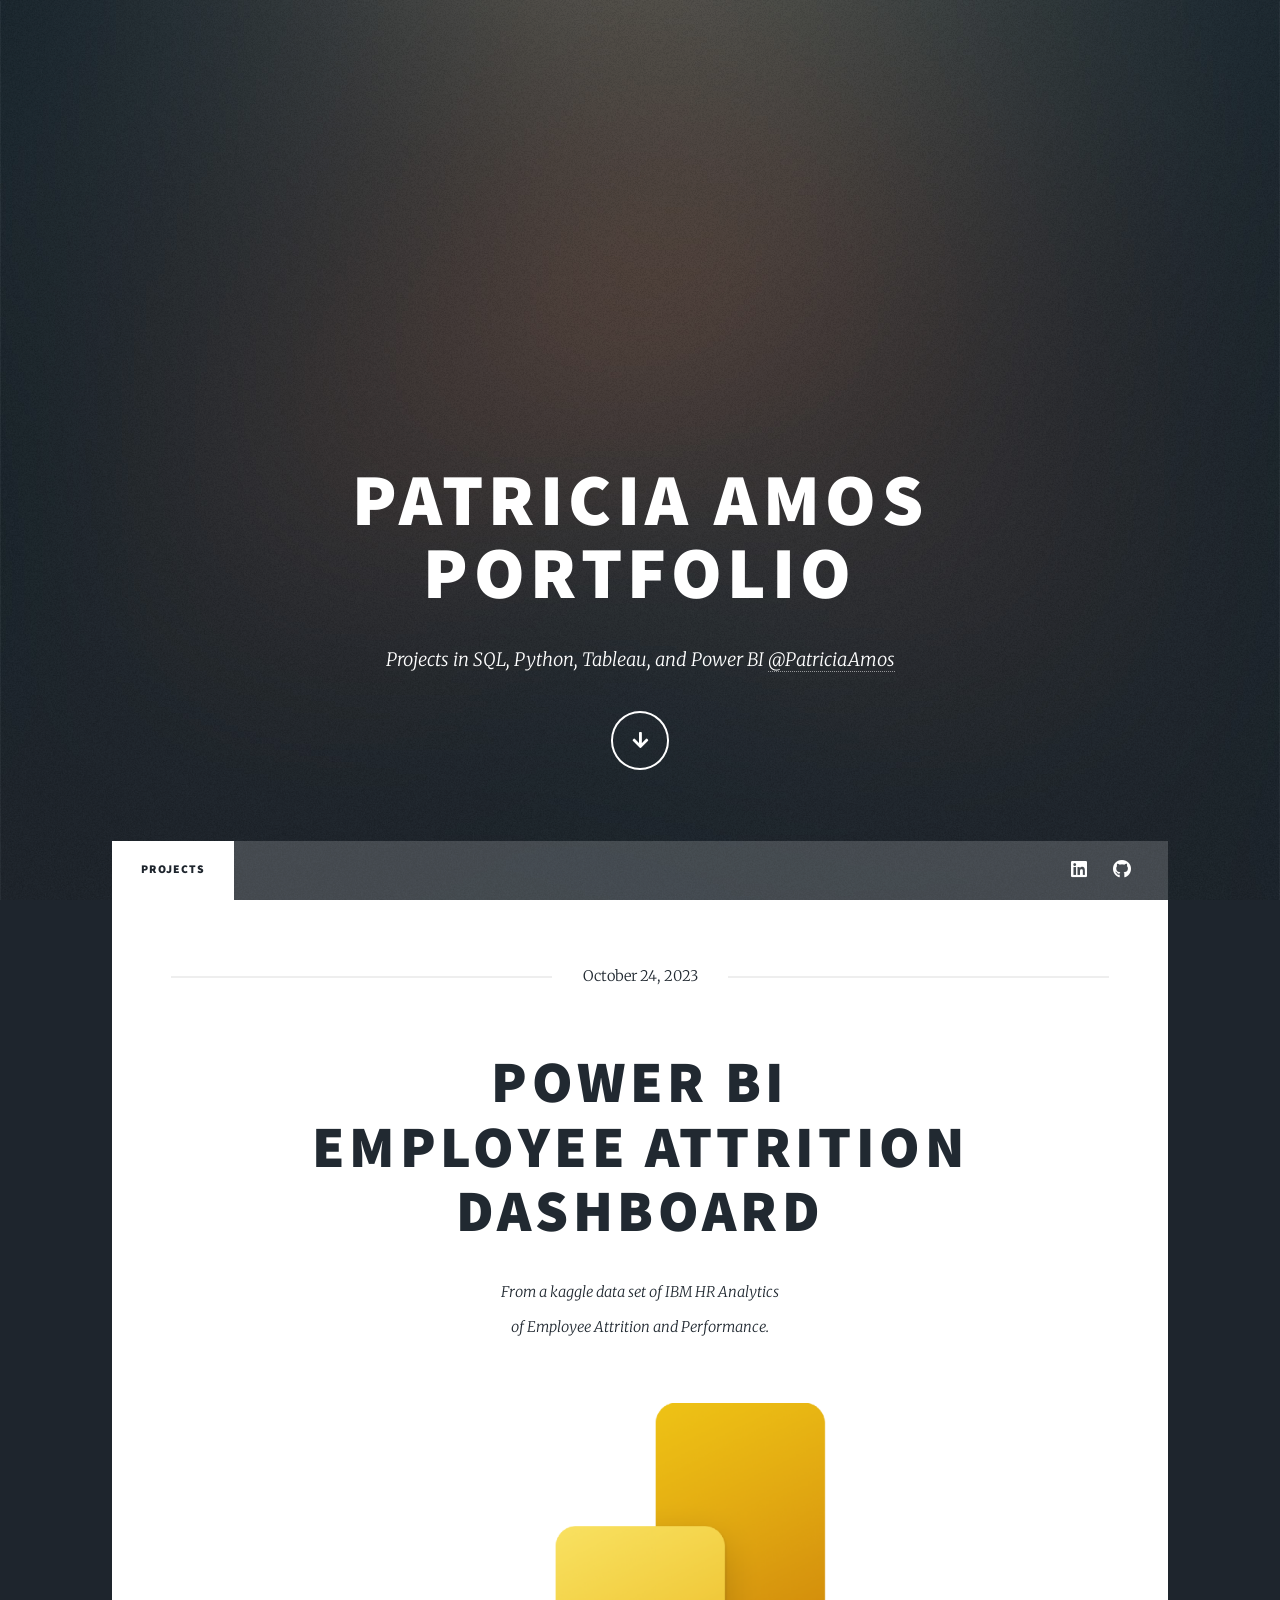
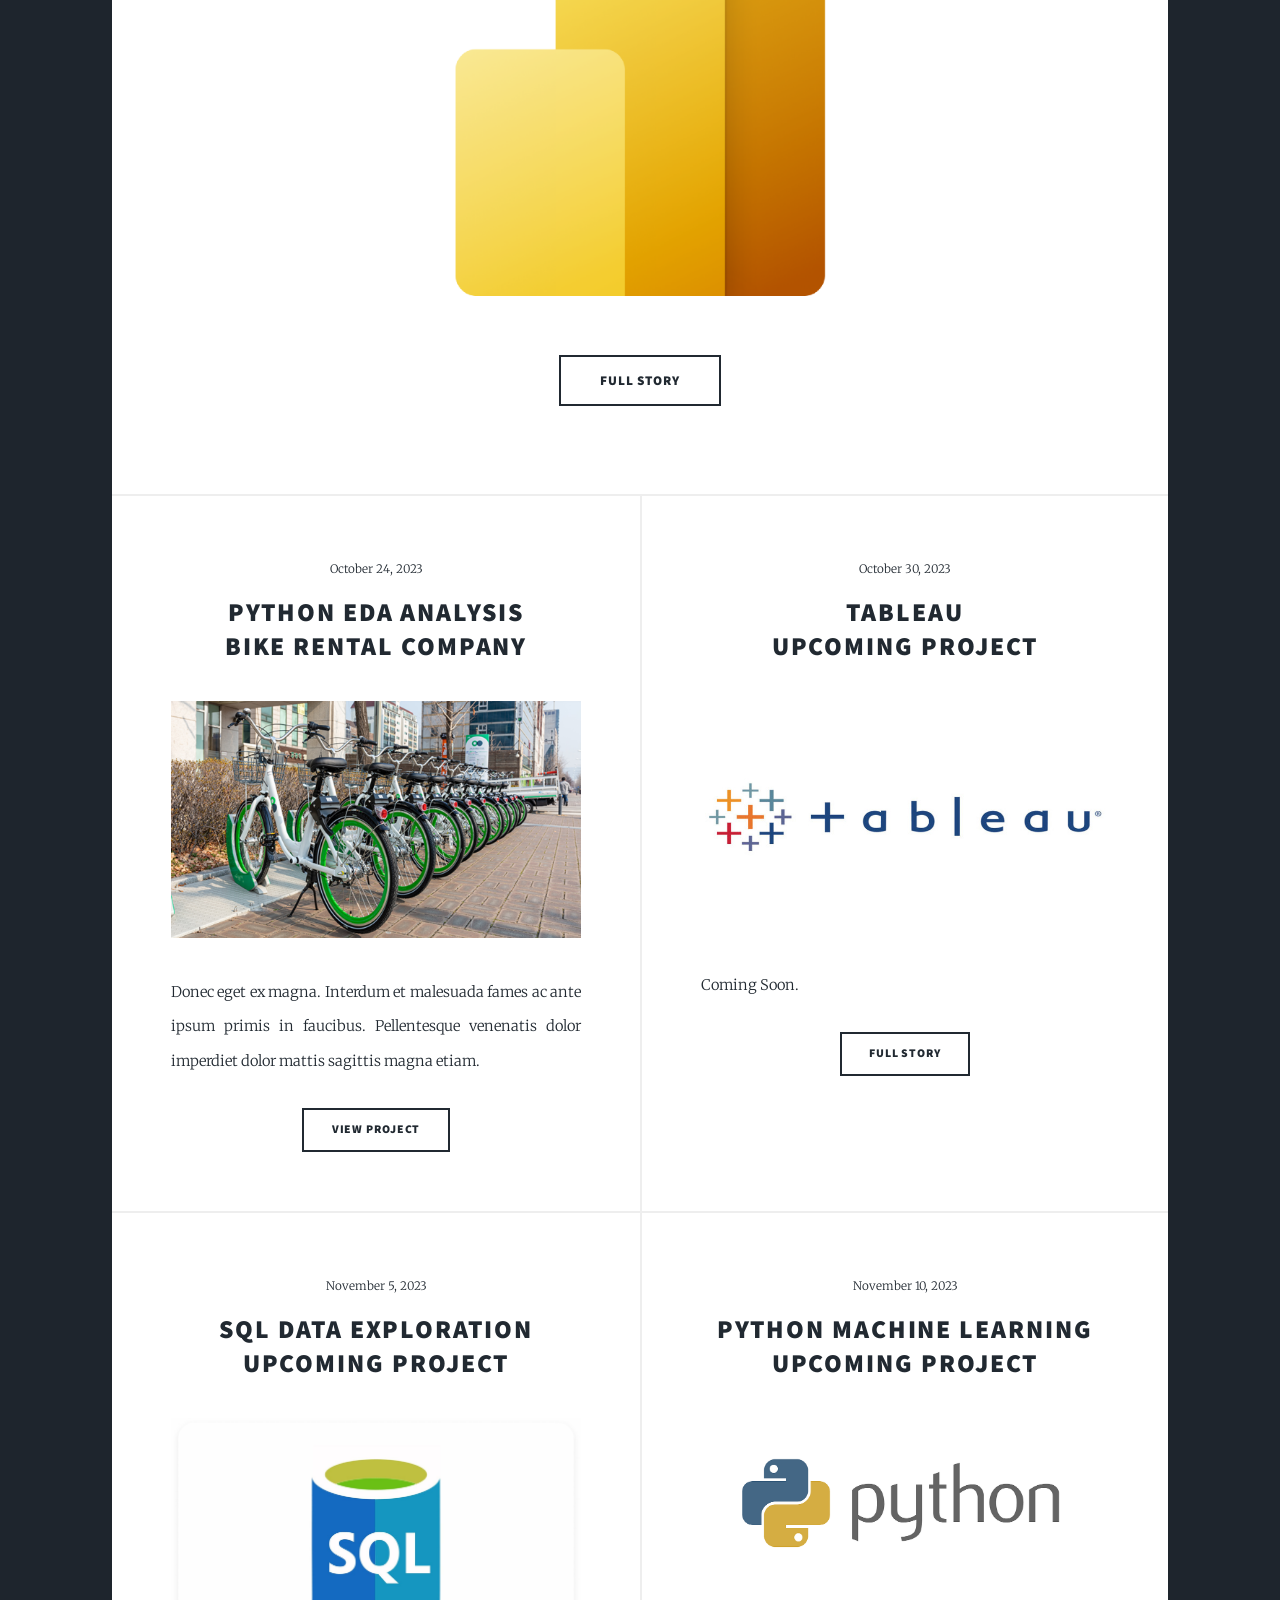
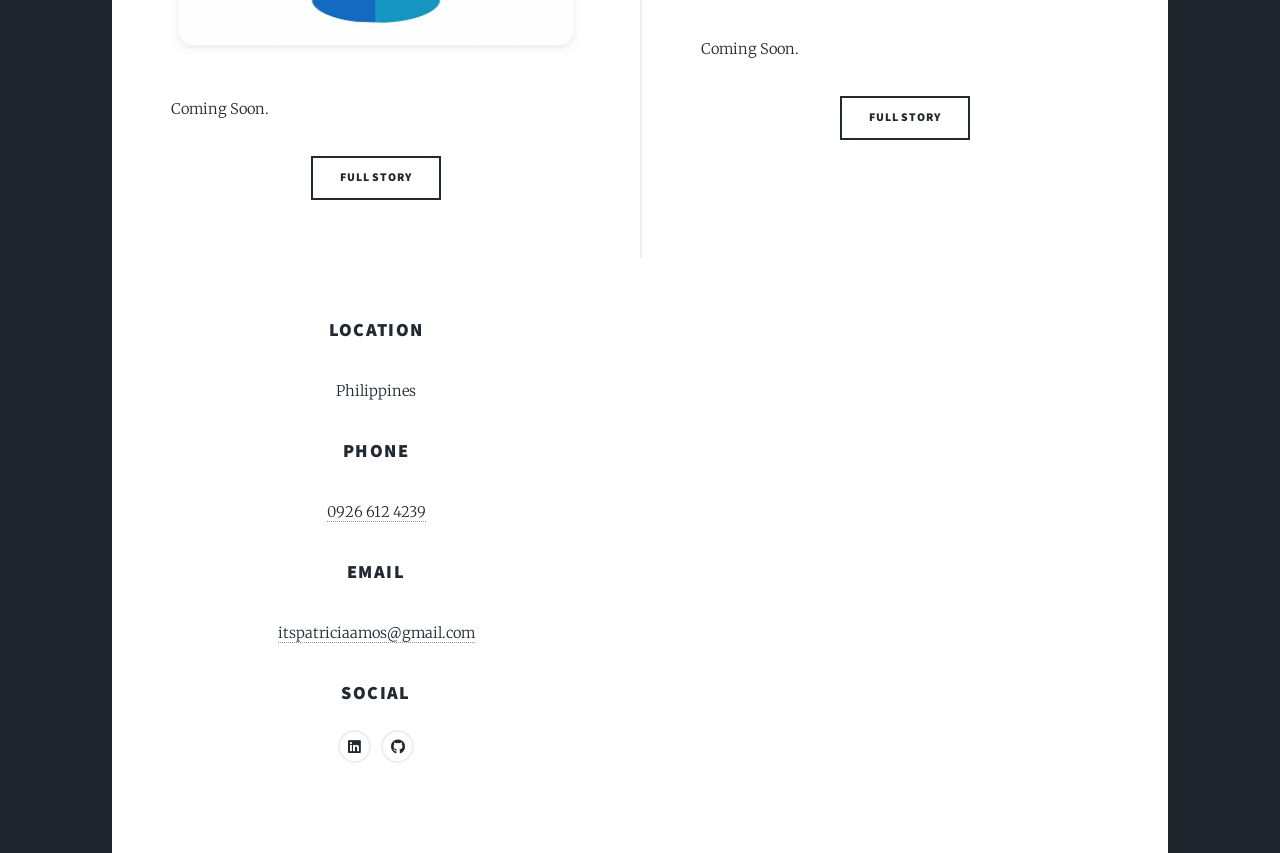
==== index.html @ 1f205b0c "Add files via upload" ====
<!DOCTYPE HTML>
<!--
	Massively by HTML5 UP
	html5up.net | @ajlkn
	Free for personal and commercial use under the CCA 3.0 license (html5up.net/license)
-->
<html>
	<head>
		<title>Patricia's Portfolio</title>
		<meta charset="utf-8" />
		<meta name="viewport" content="width=device-width, initial-scale=1, user-scalable=no" />
		<link rel="stylesheet" href="assets/css/main.css" />
		<noscript><link rel="stylesheet" href="assets/css/noscript.css" /></noscript>
	</head>
	<body class="is-preload">

		<!-- Wrapper -->
			<div id="wrapper" class="fade-in">

				<!-- Intro -->
					<div id="intro">
						<h1>PATRICIA AMOS <br />
						PORTFOLIO</h1>
						<p>Projects in SQL, Python, Tableau, and Power BI <a href="https://www.linkedin.com/in/patricia-amos/">@PatriciaAmos</a>  
						</p>
						<ul class="actions">
							<li><a href="#header" class="button icon solid solo fa-arrow-down scrolly">Continue</a></li>
						</ul>
					</div>

				<!-- Header -->
					<header id="header">
						<a href="index.html" class="logo">PORTFOLIO</a>
					</header>

				<!-- Nav -->
					<nav id="nav">
						<ul class="links">
							<li class="active"><a href="index.html">Projects</a></li>
						</ul>
						<ul class="icons">
							<li><a href="https://www.linkedin.com/in/patricia-amos/" class="icon brands fa-linkedin"><span class="label">Instagram</span></a></li>
							<li><a href="https://github.com/patricia-amos" class="icon brands fa-github"><span class="label">GitHub</span></a></li>
						</ul>
					</nav>

				<!-- Main -->
					<div id="main">

						<!-- Featured Post -->
							<article class="post featured">
								<header class="major">
									<span class="date">October 24, 2023</span>
									<h2><a href="#">POWER BI<br />
									Employee Attrition Dashboard</a></h2>
									<p>From a kaggle data set of IBM HR Analytics <br />
									of Employee Attrition and Performance.<br />
									</p>
								</header>
								<a href="#" class="image main"><img src="images/power bi.png" alt="" /></a>
								<ul class="actions special">
									<li><a href="#" class="button large">Full Story</a></li>
								</ul>
							</article>

						<!-- Posts -->
							<section class="posts">
								<article>
									<header>
										<span class="date">October 24, 2023</span>
										<h2><a href="#">Python EDA Analysis<br />
										Bike Rental Company</a></h2>
									</header>
									<a href="https://github.com/patricia-amos/Portfolio/blob/main/Seoul_Bike.ipynb" class="image fit"><img src="images/seoulbike.png" alt="" /></a>
									<p>Donec eget ex magna. Interdum et malesuada fames ac ante ipsum primis in faucibus. Pellentesque venenatis dolor imperdiet dolor mattis sagittis magna etiam.</p>
									<ul class="actions special">
										<li><a href="https://github.com/patricia-amos/Portfolio/blob/main/Seoul_Bike.ipynb" class="button">View Project</a></li>
									</ul>
								</article>
								<article>
									<header>
										<span class="date">October 30, 2023</span>
										<h2><a href="#">TABLEAU<br />
										UPCOMING PROJECT</a></h2>
									</header>
									<a href="#" class="image fit"><img src="images/tableau.jpg" alt="" /></a>
									<p>Coming Soon.</p>
									<ul class="actions special">
										<li><a href="#" class="button">Full Story</a></li>
									</ul>
								</article>
								<article>
									<header>
										<span class="date">November 5, 2023</span>
										<h2><a href="#">SQL Data Exploration<br />
										UPCOMING PROJECT</a></h2>
									</header>
									<a href="#" class="image fit"><img src="images/sql.jpg" alt="" /></a>
									<p>Coming Soon.</p>
									<ul class="actions special">
										<li><a href="#" class="button">Full Story</a></li>
									</ul>
								</article>
								<article>
									<header>
										<span class="date">November 10, 2023</span>
										<h2><a href="#">Python Machine Learning<br />
										Upcoming Project</a></h2>
									</header>
									<a href="#" class="image fit"><img src="images/python.png" alt="" /></a>
									<p>Coming Soon.</p>
									<ul class="actions special">
										<li><a href="#" class="button">Full Story</a></li>
									</ul>
								</article>





						<section class="split contact">
							<section class="alt">
								<h3>Location</h3>
								<p><center>Philippines</center></p>
							</section>
							<section>
								<h3>Phone</h3>
								<p><center><a href="#">0926 612 4239</a></center></p>
							</section>
							<section>
								<h3>Email</h3>
								<p><center><a href="#">itspatriciaamos@gmail.com</a></center></p>
							</section>
							<section>
								<h3>Social</h3>
								<ul class="icons alt">
									<li><a href="https://www.linkedin.com/in/patricia-amos/" class="icon brands alt fa-linkedin"><span class="label">linkedin</span></a></li>
									<li><a href="https://github.com/patricia-amos" class="icon brands alt fa-github"><span class="label">GitHub</span></a></li>
								</ul>
							</section>
						</section>
					</footer>

				<!-- Copyright -->
					<div id="copyright">
						<ul><li>&copy; Untitled</li><li>Design: <a href="https://html5up.net">HTML5 UP</a></li></ul>
					</div>

			</div>

		<!-- Scripts -->
			<script src="assets/js/jquery.min.js"></script>
			<script src="assets/js/jquery.scrollex.min.js"></script>
			<script src="assets/js/jquery.scrolly.min.js"></script>
			<script src="assets/js/browser.min.js"></script>
			<script src="assets/js/breakpoints.min.js"></script>
			<script src="assets/js/util.js"></script>
			<script src="assets/js/main.js"></script>

	</body>
</html>
---- assets/css/main.css ----
@import url(fontawesome-all.min.css);
@import url("https://fonts.googleapis.com/css?family=Merriweather:300,700,300italic,700italic|Source+Sans+Pro:900");

/*
	Massively by HTML5 UP
	html5up.net | @ajlkn
	Free for personal and commercial use under the CCA 3.0 license (html5up.net/license)
*/

html, body, div, span, applet, object,
iframe, h1, h2, h3, h4, h5, h6, p, blockquote,
pre, a, abbr, acronym, address, big, cite,
code, del, dfn, em, img, ins, kbd, q, s, samp,
small, strike, strong, sub, sup, tt, var, b,
u, i, center, dl, dt, dd, ol, ul, li, fieldset,
form, label, legend, table, caption, tbody,
tfoot, thead, tr, th, td, article, aside,
canvas, details, embed, figure, figcaption,
footer, header, hgroup, menu, nav, output, ruby,
section, summary, time, mark, audio, video {
	margin: 0;
	padding: 0;
	border: 0;
	font-size: 100%;
	font: inherit;
	vertical-align: baseline;}

article, aside, details, figcaption, figure,
footer, header, hgroup, menu, nav, section {
	display: block;}

body {
	line-height: 1;
}

ol, ul {
	list-style: none;
}

blockquote, q {
	quotes: none;
}

	blockquote:before, blockquote:after, q:before, q:after {
		content: '';
		content: none;
	}

table {
	border-collapse: collapse;
	border-spacing: 0;
}

body {
	-webkit-text-size-adjust: none;
}

mark {
	background-color: transparent;
	color: inherit;
}

input::-moz-focus-inner {
	border: 0;
	padding: 0;
}

input, select, textarea {
	-moz-appearance: none;
	-webkit-appearance: none;
	-ms-appearance: none;
	appearance: none;
}

/* Basic */

	@-ms-viewport {
		width: device-width;
	}

	body {
		-ms-overflow-style: scrollbar;
	}

	@media screen and (max-width: 480px) {

		html, body {
			min-width: 320px;
		}

	}

	html {
		box-sizing: border-box;
	}

	*, *:before, *:after {
		box-sizing: inherit;
	}

	body {
		background-color: #1e252d;
	}

		body.is-preload *, body.is-preload *:before, body.is-preload *:after {
			-moz-animation: none !important;
			-webkit-animation: none !important;
			-ms-animation: none !important;
			animation: none !important;
			-moz-transition: none !important;
			-webkit-transition: none !important;
			-ms-transition: none !important;
			transition: none !important;
		}

/* Type */

	html {
		font-size: 16pt;
	}

		@media screen and (max-width: 1680px) {

			html {
				font-size: 12pt;
			}

		}

		@media screen and (max-width: 1280px) {

			html {
				font-size: 11pt;
			}

		}

		@media screen and (max-width: 360px) {

			html {
				font-size: 10pt;
			}

		}

	body {
		color: #212931;
	}

	body, input, select, textarea {
		font-family: "Merriweather", Georgia, serif;
		font-weight: 300;
		font-size: 1rem;
		line-height: 2.375;
	}

	a {
		-moz-transition: color 0.2s ease-in-out, background-color 0.2s ease-in-out, border-color 0.2s ease-in-out, box-shadow 0.2s ease-in-out;
		-webkit-transition: color 0.2s ease-in-out, background-color 0.2s ease-in-out, border-color 0.2s ease-in-out, box-shadow 0.2s ease-in-out;
		-ms-transition: color 0.2s ease-in-out, background-color 0.2s ease-in-out, border-color 0.2s ease-in-out, box-shadow 0.2s ease-in-out;
		transition: color 0.2s ease-in-out, background-color 0.2s ease-in-out, border-color 0.2s ease-in-out, box-shadow 0.2s ease-in-out;
		border-bottom: dotted 1px;
		text-decoration: none;
	}

		a:hover {
			border-bottom-color: transparent;
		}

	strong, b {
		font-weight: 600;
	}

	em, i {
		font-style: italic;
	}

	p {
		text-align: justify;
		margin: 0 0 2rem 0;
	}

	h1, h2, h3, h4, h5, h6 {
		font-family: "Source Sans Pro", Helvetica, sans-serif;
		font-weight: 900;
		line-height: 1.5;
		letter-spacing: 0.075em;
		text-transform: uppercase;
		margin: 0 0 1rem 0;
	}

		h1 a, h2 a, h3 a, h4 a, h5 a, h6 a {
			border-bottom: 0;
			color: inherit;
			text-decoration: none;
		}

	h1 {
		font-size: 4rem;
		line-height: 1.1;
		margin: 0 0 2rem 0;
	}

	h2 {
		font-size: 1.75rem;
		line-height: 1.3;
		margin: 0 0 1.5rem 0;
	}

	h3 {
		font-size: 1.25rem;
		margin: 0 0 1.5rem 0;
	}

	h4 {
		font-size: 1rem;
	}

	h5 {
		font-size: 0.9rem;
	}

	h6 {
		font-size: 0.8rem;
	}

	sub {
		font-size: 0.8rem;
		position: relative;
		top: 0.5rem;
	}

	sup {
		font-size: 0.8rem;
		position: relative;
		top: -0.5rem;
	}

	blockquote {
		border-left: solid 4px;
		font-style: italic;
		margin: 0 0 2rem 0;
		padding: 0.5rem 0 0.5rem 2rem;
	}

	code {
		border: solid 2px;
		font-family: "Courier New", monospace;
		font-size: 0.9rem;
		margin: 0 0.25rem;
		padding: 0.25rem 0.65rem;
	}

	pre {
		-webkit-overflow-scrolling: touch;
		font-family: "Courier New", monospace;
		font-size: 0.9rem;
		margin: 0 0 2rem 0;
	}

		pre code {
			display: block;
			line-height: 1.75;
			padding: 1rem 1.5rem;
			overflow-x: auto;
		}

	hr {
		border: 0;
		border-bottom: solid 2px;
		margin: 3rem 0;
	}

		hr.major {
			margin: 5rem 0;
		}

	.align-left {
		text-align: left;
	}

	.align-center {
		text-align: center;
	}

	.align-right {
		text-align: right;
	}

	input, select, textarea {
		color: #212931;
	}

	a {
		color: #212931;
		border-bottom-color: rgba(33, 41, 49, 0.5);
	}

		a:hover {
			border-bottom-color: transparent;
			color: #18bfef !important;
		}

	strong, b {
		color: #212931;
	}

	h1, h2, h3, h4, h5, h6 {
		color: #212931;
	}

	blockquote {
		border-left-color: #eeeeee;
	}

	code {
		background: rgba(220, 220, 220, 0.25);
		border-color: #eeeeee;
	}

	hr {
		border-bottom-color: #eeeeee;
	}

/* Row */

	.row {
		display: flex;
		flex-wrap: wrap;
		box-sizing: border-box;
		align-items: stretch;
	}

		.row > * {
			box-sizing: border-box;
		}

		.row.gtr-uniform > * > :last-child {
			margin-bottom: 0;
		}

		.row.aln-left {
			justify-content: flex-start;
		}

		.row.aln-center {
			justify-content: center;
		}

		.row.aln-right {
			justify-content: flex-end;
		}

		.row.aln-top {
			align-items: flex-start;
		}

		.row.aln-middle {
			align-items: center;
		}

		.row.aln-bottom {
			align-items: flex-end;
		}

		.row > .imp {
			order: -1;
		}

		.row > .col-1 {
			width: 8.33333%;
		}

		.row > .off-1 {
			margin-left: 8.33333%;
		}

		.row > .col-2 {
			width: 16.66667%;
		}

		.row > .off-2 {
			margin-left: 16.66667%;
		}

		.row > .col-3 {
			width: 25%;
		}

		.row > .off-3 {
			margin-left: 25%;
		}

		.row > .col-4 {
			width: 33.33333%;
		}

		.row > .off-4 {
			margin-left: 33.33333%;
		}

		.row > .col-5 {
			width: 41.66667%;
		}

		.row > .off-5 {
			margin-left: 41.66667%;
		}

		.row > .col-6 {
			width: 50%;
		}

		.row > .off-6 {
			margin-left: 50%;
		}

		.row > .col-7 {
			width: 58.33333%;
		}

		.row > .off-7 {
			margin-left: 58.33333%;
		}

		.row > .col-8 {
			width: 66.66667%;
		}

		.row > .off-8 {
			margin-left: 66.66667%;
		}

		.row > .col-9 {
			width: 75%;
		}

		.row > .off-9 {
			margin-left: 75%;
		}

		.row > .col-10 {
			width: 83.33333%;
		}

		.row > .off-10 {
			margin-left: 83.33333%;
		}

		.row > .col-11 {
			width: 91.66667%;
		}

		.row > .off-11 {
			margin-left: 91.66667%;
		}

		.row > .col-12 {
			width: 100%;
		}

		.row > .off-12 {
			margin-left: 100%;
		}

		.row.gtr-0 {
			margin-top: 0;
			margin-left: 0rem;
		}

			.row.gtr-0 > * {
				padding: 0 0 0 0rem;
			}

			.row.gtr-0.gtr-uniform {
				margin-top: 0rem;
			}

				.row.gtr-0.gtr-uniform > * {
					padding-top: 0rem;
				}

		.row.gtr-25 {
			margin-top: 0;
			margin-left: -0.375rem;
		}

			.row.gtr-25 > * {
				padding: 0 0 0 0.375rem;
			}

			.row.gtr-25.gtr-uniform {
				margin-top: -0.375rem;
			}

				.row.gtr-25.gtr-uniform > * {
					padding-top: 0.375rem;
				}

		.row.gtr-50 {
			margin-top: 0;
			margin-left: -0.75rem;
		}

			.row.gtr-50 > * {
				padding: 0 0 0 0.75rem;
			}

			.row.gtr-50.gtr-uniform {
				margin-top: -0.75rem;
			}

				.row.gtr-50.gtr-uniform > * {
					padding-top: 0.75rem;
				}

		.row {
			margin-top: 0;
			margin-left: -1.5rem;
		}

			.row > * {
				padding: 0 0 0 1.5rem;
			}

			.row.gtr-uniform {
				margin-top: -1.5rem;
			}

				.row.gtr-uniform > * {
					padding-top: 1.5rem;
				}

		.row.gtr-150 {
			margin-top: 0;
			margin-left: -2.25rem;
		}

			.row.gtr-150 > * {
				padding: 0 0 0 2.25rem;
			}

			.row.gtr-150.gtr-uniform {
				margin-top: -2.25rem;
			}

				.row.gtr-150.gtr-uniform > * {
					padding-top: 2.25rem;
				}

		.row.gtr-200 {
			margin-top: 0;
			margin-left: -3rem;
		}

			.row.gtr-200 > * {
				padding: 0 0 0 3rem;
			}

			.row.gtr-200.gtr-uniform {
				margin-top: -3rem;
			}

				.row.gtr-200.gtr-uniform > * {
					padding-top: 3rem;
				}

		@media screen and (max-width: 1680px) {

			.row {
				display: flex;
				flex-wrap: wrap;
				box-sizing: border-box;
				align-items: stretch;
			}

				.row > * {
					box-sizing: border-box;
				}

				.row.gtr-uniform > * > :last-child {
					margin-bottom: 0;
				}

				.row.aln-left {
					justify-content: flex-start;
				}

				.row.aln-center {
					justify-content: center;
				}

				.row.aln-right {
					justify-content: flex-end;
				}

				.row.aln-top {
					align-items: flex-start;
				}

				.row.aln-middle {
					align-items: center;
				}

				.row.aln-bottom {
					align-items: flex-end;
				}

				.row > .imp-xlarge {
					order: -1;
				}

				.row > .col-1-xlarge {
					width: 8.33333%;
				}

				.row > .off-1-xlarge {
					margin-left: 8.33333%;
				}

				.row > .col-2-xlarge {
					width: 16.66667%;
				}

				.row > .off-2-xlarge {
					margin-left: 16.66667%;
				}

				.row > .col-3-xlarge {
					width: 25%;
				}

				.row > .off-3-xlarge {
					margin-left: 25%;
				}

				.row > .col-4-xlarge {
					width: 33.33333%;
				}

				.row > .off-4-xlarge {
					margin-left: 33.33333%;
				}

				.row > .col-5-xlarge {
					width: 41.66667%;
				}

				.row > .off-5-xlarge {
					margin-left: 41.66667%;
				}

				.row > .col-6-xlarge {
					width: 50%;
				}

				.row > .off-6-xlarge {
					margin-left: 50%;
				}

				.row > .col-7-xlarge {
					width: 58.33333%;
				}

				.row > .off-7-xlarge {
					margin-left: 58.33333%;
				}

				.row > .col-8-xlarge {
					width: 66.66667%;
				}

				.row > .off-8-xlarge {
					margin-left: 66.66667%;
				}

				.row > .col-9-xlarge {
					width: 75%;
				}

				.row > .off-9-xlarge {
					margin-left: 75%;
				}

				.row > .col-10-xlarge {
					width: 83.33333%;
				}

				.row > .off-10-xlarge {
					margin-left: 83.33333%;
				}

				.row > .col-11-xlarge {
					width: 91.66667%;
				}

				.row > .off-11-xlarge {
					margin-left: 91.66667%;
				}

				.row > .col-12-xlarge {
					width: 100%;
				}

				.row > .off-12-xlarge {
					margin-left: 100%;
				}

				.row.gtr-0 {
					margin-top: 0;
					margin-left: 0rem;
				}

					.row.gtr-0 > * {
						padding: 0 0 0 0rem;
					}

					.row.gtr-0.gtr-uniform {
						margin-top: 0rem;
					}

						.row.gtr-0.gtr-uniform > * {
							padding-top: 0rem;
						}

				.row.gtr-25 {
					margin-top: 0;
					margin-left: -0.375rem;
				}

					.row.gtr-25 > * {
						padding: 0 0 0 0.375rem;
					}

					.row.gtr-25.gtr-uniform {
						margin-top: -0.375rem;
					}

						.row.gtr-25.gtr-uniform > * {
							padding-top: 0.375rem;
						}

				.row.gtr-50 {
					margin-top: 0;
					margin-left: -0.75rem;
				}

					.row.gtr-50 > * {
						padding: 0 0 0 0.75rem;
					}

					.row.gtr-50.gtr-uniform {
						margin-top: -0.75rem;
					}

						.row.gtr-50.gtr-uniform > * {
							padding-top: 0.75rem;
						}

				.row {
					margin-top: 0;
					margin-left: -1.5rem;
				}

					.row > * {
						padding: 0 0 0 1.5rem;
					}

					.row.gtr-uniform {
						margin-top: -1.5rem;
					}

						.row.gtr-uniform > * {
							padding-top: 1.5rem;
						}

				.row.gtr-150 {
					margin-top: 0;
					margin-left: -2.25rem;
				}

					.row.gtr-150 > * {
						padding: 0 0 0 2.25rem;
					}

					.row.gtr-150.gtr-uniform {
						margin-top: -2.25rem;
					}

						.row.gtr-150.gtr-uniform > * {
							padding-top: 2.25rem;
						}

				.row.gtr-200 {
					margin-top: 0;
					margin-left: -3rem;
				}

					.row.gtr-200 > * {
						padding: 0 0 0 3rem;
					}

					.row.gtr-200.gtr-uniform {
						margin-top: -3rem;
					}

						.row.gtr-200.gtr-uniform > * {
							padding-top: 3rem;
						}

		}

		@media screen and (max-width: 1280px) {

			.row {
				display: flex;
				flex-wrap: wrap;
				box-sizing: border-box;
				align-items: stretch;
			}

				.row > * {
					box-sizing: border-box;
				}

				.row.gtr-uniform > * > :last-child {
					margin-bottom: 0;
				}

				.row.aln-left {
					justify-content: flex-start;
				}

				.row.aln-center {
					justify-content: center;
				}

				.row.aln-right {
					justify-content: flex-end;
				}

				.row.aln-top {
					align-items: flex-start;
				}

				.row.aln-middle {
					align-items: center;
				}

				.row.aln-bottom {
					align-items: flex-end;
				}

				.row > .imp-large {
					order: -1;
				}

				.row > .col-1-large {
					width: 8.33333%;
				}

				.row > .off-1-large {
					margin-left: 8.33333%;
				}

				.row > .col-2-large {
					width: 16.66667%;
				}

				.row > .off-2-large {
					margin-left: 16.66667%;
				}

				.row > .col-3-large {
					width: 25%;
				}

				.row > .off-3-large {
					margin-left: 25%;
				}

				.row > .col-4-large {
					width: 33.33333%;
				}

				.row > .off-4-large {
					margin-left: 33.33333%;
				}

				.row > .col-5-large {
					width: 41.66667%;
				}

				.row > .off-5-large {
					margin-left: 41.66667%;
				}

				.row > .col-6-large {
					width: 50%;
				}

				.row > .off-6-large {
					margin-left: 50%;
				}

				.row > .col-7-large {
					width: 58.33333%;
				}

				.row > .off-7-large {
					margin-left: 58.33333%;
				}

				.row > .col-8-large {
					width: 66.66667%;
				}

				.row > .off-8-large {
					margin-left: 66.66667%;
				}

				.row > .col-9-large {
					width: 75%;
				}

				.row > .off-9-large {
					margin-left: 75%;
				}

				.row > .col-10-large {
					width: 83.33333%;
				}

				.row > .off-10-large {
					margin-left: 83.33333%;
				}

				.row > .col-11-large {
					width: 91.66667%;
				}

				.row > .off-11-large {
					margin-left: 91.66667%;
				}

				.row > .col-12-large {
					width: 100%;
				}

				.row > .off-12-large {
					margin-left: 100%;
				}

				.row.gtr-0 {
					margin-top: 0;
					margin-left: 0rem;
				}

					.row.gtr-0 > * {
						padding: 0 0 0 0rem;
					}

					.row.gtr-0.gtr-uniform {
						margin-top: 0rem;
					}

						.row.gtr-0.gtr-uniform > * {
							padding-top: 0rem;
						}

				.row.gtr-25 {
					margin-top: 0;
					margin-left: -0.375rem;
				}

					.row.gtr-25 > * {
						padding: 0 0 0 0.375rem;
					}

					.row.gtr-25.gtr-uniform {
						margin-top: -0.375rem;
					}

						.row.gtr-25.gtr-uniform > * {
							padding-top: 0.375rem;
						}

				.row.gtr-50 {
					margin-top: 0;
					margin-left: -0.75rem;
				}

					.row.gtr-50 > * {
						padding: 0 0 0 0.75rem;
					}

					.row.gtr-50.gtr-uniform {
						margin-top: -0.75rem;
					}

						.row.gtr-50.gtr-uniform > * {
							padding-top: 0.75rem;
						}

				.row {
					margin-top: 0;
					margin-left: -1.5rem;
				}

					.row > * {
						padding: 0 0 0 1.5rem;
					}

					.row.gtr-uniform {
						margin-top: -1.5rem;
					}

						.row.gtr-uniform > * {
							padding-top: 1.5rem;
						}

				.row.gtr-150 {
					margin-top: 0;
					margin-left: -2.25rem;
				}

					.row.gtr-150 > * {
						padding: 0 0 0 2.25rem;
					}

					.row.gtr-150.gtr-uniform {
						margin-top: -2.25rem;
					}

						.row.gtr-150.gtr-uniform > * {
							padding-top: 2.25rem;
						}

				.row.gtr-200 {
					margin-top: 0;
					margin-left: -3rem;
				}

					.row.gtr-200 > * {
						padding: 0 0 0 3rem;
					}

					.row.gtr-200.gtr-uniform {
						margin-top: -3rem;
					}

						.row.gtr-200.gtr-uniform > * {
							padding-top: 3rem;
						}

		}

		@media screen and (max-width: 980px) {

			.row {
				display: flex;
				flex-wrap: wrap;
				box-sizing: border-box;
				align-items: stretch;
			}

				.row > * {
					box-sizing: border-box;
				}

				.row.gtr-uniform > * > :last-child {
					margin-bottom: 0;
				}

				.row.aln-left {
					justify-content: flex-start;
				}

				.row.aln-center {
					justify-content: center;
				}

				.row.aln-right {
					justify-content: flex-end;
				}

				.row.aln-top {
					align-items: flex-start;
				}

				.row.aln-middle {
					align-items: center;
				}

				.row.aln-bottom {
					align-items: flex-end;
				}

				.row > .imp-medium {
					order: -1;
				}

				.row > .col-1-medium {
					width: 8.33333%;
				}

				.row > .off-1-medium {
					margin-left: 8.33333%;
				}

				.row > .col-2-medium {
					width: 16.66667%;
				}

				.row > .off-2-medium {
					margin-left: 16.66667%;
				}

				.row > .col-3-medium {
					width: 25%;
				}

				.row > .off-3-medium {
					margin-left: 25%;
				}

				.row > .col-4-medium {
					width: 33.33333%;
				}

				.row > .off-4-medium {
					margin-left: 33.33333%;
				}

				.row > .col-5-medium {
					width: 41.66667%;
				}

				.row > .off-5-medium {
					margin-left: 41.66667%;
				}

				.row > .col-6-medium {
					width: 50%;
				}

				.row > .off-6-medium {
					margin-left: 50%;
				}

				.row > .col-7-medium {
					width: 58.33333%;
				}

				.row > .off-7-medium {
					margin-left: 58.33333%;
				}

				.row > .col-8-medium {
					width: 66.66667%;
				}

				.row > .off-8-medium {
					margin-left: 66.66667%;
				}

				.row > .col-9-medium {
					width: 75%;
				}

				.row > .off-9-medium {
					margin-left: 75%;
				}

				.row > .col-10-medium {
					width: 83.33333%;
				}

				.row > .off-10-medium {
					margin-left: 83.33333%;
				}

				.row > .col-11-medium {
					width: 91.66667%;
				}

				.row > .off-11-medium {
					margin-left: 91.66667%;
				}

				.row > .col-12-medium {
					width: 100%;
				}

				.row > .off-12-medium {
					margin-left: 100%;
				}

				.row.gtr-0 {
					margin-top: 0;
					margin-left: 0rem;
				}

					.row.gtr-0 > * {
						padding: 0 0 0 0rem;
					}

					.row.gtr-0.gtr-uniform {
						margin-top: 0rem;
					}

						.row.gtr-0.gtr-uniform > * {
							padding-top: 0rem;
						}

				.row.gtr-25 {
					margin-top: 0;
					margin-left: -0.375rem;
				}

					.row.gtr-25 > * {
						padding: 0 0 0 0.375rem;
					}

					.row.gtr-25.gtr-uniform {
						margin-top: -0.375rem;
					}

						.row.gtr-25.gtr-uniform > * {
							padding-top: 0.375rem;
						}

				.row.gtr-50 {
					margin-top: 0;
					margin-left: -0.75rem;
				}

					.row.gtr-50 > * {
						padding: 0 0 0 0.75rem;
					}

					.row.gtr-50.gtr-uniform {
						margin-top: -0.75rem;
					}

						.row.gtr-50.gtr-uniform > * {
							padding-top: 0.75rem;
						}

				.row {
					margin-top: 0;
					margin-left: -1.5rem;
				}

					.row > * {
						padding: 0 0 0 1.5rem;
					}

					.row.gtr-uniform {
						margin-top: -1.5rem;
					}

						.row.gtr-uniform > * {
							padding-top: 1.5rem;
						}

				.row.gtr-150 {
					margin-top: 0;
					margin-left: -2.25rem;
				}

					.row.gtr-150 > * {
						padding: 0 0 0 2.25rem;
					}

					.row.gtr-150.gtr-uniform {
						margin-top: -2.25rem;
					}

						.row.gtr-150.gtr-uniform > * {
							padding-top: 2.25rem;
						}

				.row.gtr-200 {
					margin-top: 0;
					margin-left: -3rem;
				}

					.row.gtr-200 > * {
						padding: 0 0 0 3rem;
					}

					.row.gtr-200.gtr-uniform {
						margin-top: -3rem;
					}

						.row.gtr-200.gtr-uniform > * {
							padding-top: 3rem;
						}

		}

		@media screen and (max-width: 736px) {

			.row {
				display: flex;
				flex-wrap: wrap;
				box-sizing: border-box;
				align-items: stretch;
			}

				.row > * {
					box-sizing: border-box;
				}

				.row.gtr-uniform > * > :last-child {
					margin-bottom: 0;
				}

				.row.aln-left {
					justify-content: flex-start;
				}

				.row.aln-center {
					justify-content: center;
				}

				.row.aln-right {
					justify-content: flex-end;
				}

				.row.aln-top {
					align-items: flex-start;
				}

				.row.aln-middle {
					align-items: center;
				}

				.row.aln-bottom {
					align-items: flex-end;
				}

				.row > .imp-small {
					order: -1;
				}

				.row > .col-1-small {
					width: 8.33333%;
				}

				.row > .off-1-small {
					margin-left: 8.33333%;
				}

				.row > .col-2-small {
					width: 16.66667%;
				}

				.row > .off-2-small {
					margin-left: 16.66667%;
				}

				.row > .col-3-small {
					width: 25%;
				}

				.row > .off-3-small {
					margin-left: 25%;
				}

				.row > .col-4-small {
					width: 33.33333%;
				}

				.row > .off-4-small {
					margin-left: 33.33333%;
				}

				.row > .col-5-small {
					width: 41.66667%;
				}

				.row > .off-5-small {
					margin-left: 41.66667%;
				}

				.row > .col-6-small {
					width: 50%;
				}

				.row > .off-6-small {
					margin-left: 50%;
				}

				.row > .col-7-small {
					width: 58.33333%;
				}

				.row > .off-7-small {
					margin-left: 58.33333%;
				}

				.row > .col-8-small {
					width: 66.66667%;
				}

				.row > .off-8-small {
					margin-left: 66.66667%;
				}

				.row > .col-9-small {
					width: 75%;
				}

				.row > .off-9-small {
					margin-left: 75%;
				}

				.row > .col-10-small {
					width: 83.33333%;
				}

				.row > .off-10-small {
					margin-left: 83.33333%;
				}

				.row > .col-11-small {
					width: 91.66667%;
				}

				.row > .off-11-small {
					margin-left: 91.66667%;
				}

				.row > .col-12-small {
					width: 100%;
				}

				.row > .off-12-small {
					margin-left: 100%;
				}

				.row.gtr-0 {
					margin-top: 0;
					margin-left: 0rem;
				}

					.row.gtr-0 > * {
						padding: 0 0 0 0rem;
					}

					.row.gtr-0.gtr-uniform {
						margin-top: 0rem;
					}

						.row.gtr-0.gtr-uniform > * {
							padding-top: 0rem;
						}

				.row.gtr-25 {
					margin-top: 0;
					margin-left: -0.375rem;
				}

					.row.gtr-25 > * {
						padding: 0 0 0 0.375rem;
					}

					.row.gtr-25.gtr-uniform {
						margin-top: -0.375rem;
					}

						.row.gtr-25.gtr-uniform > * {
							padding-top: 0.375rem;
						}

				.row.gtr-50 {
					margin-top: 0;
					margin-left: -0.75rem;
				}

					.row.gtr-50 > * {
						padding: 0 0 0 0.75rem;
					}

					.row.gtr-50.gtr-uniform {
						margin-top: -0.75rem;
					}

						.row.gtr-50.gtr-uniform > * {
							padding-top: 0.75rem;
						}

				.row {
					margin-top: 0;
					margin-left: -1.5rem;
				}

					.row > * {
						padding: 0 0 0 1.5rem;
					}

					.row.gtr-uniform {
						margin-top: -1.5rem;
					}

						.row.gtr-uniform > * {
							padding-top: 1.5rem;
						}

				.row.gtr-150 {
					margin-top: 0;
					margin-left: -2.25rem;
				}

					.row.gtr-150 > * {
						padding: 0 0 0 2.25rem;
					}

					.row.gtr-150.gtr-uniform {
						margin-top: -2.25rem;
					}

						.row.gtr-150.gtr-uniform > * {
							padding-top: 2.25rem;
						}

				.row.gtr-200 {
					margin-top: 0;
					margin-left: -3rem;
				}

					.row.gtr-200 > * {
						padding: 0 0 0 3rem;
					}

					.row.gtr-200.gtr-uniform {
						margin-top: -3rem;
					}

						.row.gtr-200.gtr-uniform > * {
							padding-top: 3rem;
						}

		}

		@media screen and (max-width: 480px) {

			.row {
				display: flex;
				flex-wrap: wrap;
				box-sizing: border-box;
				align-items: stretch;
			}

				.row > * {
					box-sizing: border-box;
				}

				.row.gtr-uniform > * > :last-child {
					margin-bottom: 0;
				}

				.row.aln-left {
					justify-content: flex-start;
				}

				.row.aln-center {
					justify-content: center;
				}

				.row.aln-right {
					justify-content: flex-end;
				}

				.row.aln-top {
					align-items: flex-start;
				}

				.row.aln-middle {
					align-items: center;
				}

				.row.aln-bottom {
					align-items: flex-end;
				}

				.row > .imp-xsmall {
					order: -1;
				}

				.row > .col-1-xsmall {
					width: 8.33333%;
				}

				.row > .off-1-xsmall {
					margin-left: 8.33333%;
				}

				.row > .col-2-xsmall {
					width: 16.66667%;
				}

				.row > .off-2-xsmall {
					margin-left: 16.66667%;
				}

				.row > .col-3-xsmall {
					width: 25%;
				}

				.row > .off-3-xsmall {
					margin-left: 25%;
				}

				.row > .col-4-xsmall {
					width: 33.33333%;
				}

				.row > .off-4-xsmall {
					margin-left: 33.33333%;
				}

				.row > .col-5-xsmall {
					width: 41.66667%;
				}

				.row > .off-5-xsmall {
					margin-left: 41.66667%;
				}

				.row > .col-6-xsmall {
					width: 50%;
				}

				.row > .off-6-xsmall {
					margin-left: 50%;
				}

				.row > .col-7-xsmall {
					width: 58.33333%;
				}

				.row > .off-7-xsmall {
					margin-left: 58.33333%;
				}

				.row > .col-8-xsmall {
					width: 66.66667%;
				}

				.row > .off-8-xsmall {
					margin-left: 66.66667%;
				}

				.row > .col-9-xsmall {
					width: 75%;
				}

				.row > .off-9-xsmall {
					margin-left: 75%;
				}

				.row > .col-10-xsmall {
					width: 83.33333%;
				}

				.row > .off-10-xsmall {
					margin-left: 83.33333%;
				}

				.row > .col-11-xsmall {
					width: 91.66667%;
				}

				.row > .off-11-xsmall {
					margin-left: 91.66667%;
				}

				.row > .col-12-xsmall {
					width: 100%;
				}

				.row > .off-12-xsmall {
					margin-left: 100%;
				}

				.row.gtr-0 {
					margin-top: 0;
					margin-left: 0rem;
				}

					.row.gtr-0 > * {
						padding: 0 0 0 0rem;
					}

					.row.gtr-0.gtr-uniform {
						margin-top: 0rem;
					}

						.row.gtr-0.gtr-uniform > * {
							padding-top: 0rem;
						}

				.row.gtr-25 {
					margin-top: 0;
					margin-left: -0.375rem;
				}

					.row.gtr-25 > * {
						padding: 0 0 0 0.375rem;
					}

					.row.gtr-25.gtr-uniform {
						margin-top: -0.375rem;
					}

						.row.gtr-25.gtr-uniform > * {
							padding-top: 0.375rem;
						}

				.row.gtr-50 {
					margin-top: 0;
					margin-left: -0.75rem;
				}

					.row.gtr-50 > * {
						padding: 0 0 0 0.75rem;
					}

					.row.gtr-50.gtr-uniform {
						margin-top: -0.75rem;
					}

						.row.gtr-50.gtr-uniform > * {
							padding-top: 0.75rem;
						}

				.row {
					margin-top: 0;
					margin-left: -1.5rem;
				}

					.row > * {
						padding: 0 0 0 1.5rem;
					}

					.row.gtr-uniform {
						margin-top: -1.5rem;
					}

						.row.gtr-uniform > * {
							padding-top: 1.5rem;
						}

				.row.gtr-150 {
					margin-top: 0;
					margin-left: -2.25rem;
				}

					.row.gtr-150 > * {
						padding: 0 0 0 2.25rem;
					}

					.row.gtr-150.gtr-uniform {
						margin-top: -2.25rem;
					}

						.row.gtr-150.gtr-uniform > * {
							padding-top: 2.25rem;
						}

				.row.gtr-200 {
					margin-top: 0;
					margin-left: -3rem;
				}

					.row.gtr-200 > * {
						padding: 0 0 0 3rem;
					}

					.row.gtr-200.gtr-uniform {
						margin-top: -3rem;
					}

						.row.gtr-200.gtr-uniform > * {
							padding-top: 3rem;
						}

		}

		@media screen and (max-width: 360px) {

			.row {
				display: flex;
				flex-wrap: wrap;
				box-sizing: border-box;
				align-items: stretch;
			}

				.row > * {
					box-sizing: border-box;
				}

				.row.gtr-uniform > * > :last-child {
					margin-bottom: 0;
				}

				.row.aln-left {
					justify-content: flex-start;
				}

				.row.aln-center {
					justify-content: center;
				}

				.row.aln-right {
					justify-content: flex-end;
				}

				.row.aln-top {
					align-items: flex-start;
				}

				.row.aln-middle {
					align-items: center;
				}

				.row.aln-bottom {
					align-items: flex-end;
				}

				.row > .imp-xxsmall {
					order: -1;
				}

				.row > .col-1-xxsmall {
					width: 8.33333%;
				}

				.row > .off-1-xxsmall {
					margin-left: 8.33333%;
				}

				.row > .col-2-xxsmall {
					width: 16.66667%;
				}

				.row > .off-2-xxsmall {
					margin-left: 16.66667%;
				}

				.row > .col-3-xxsmall {
					width: 25%;
				}

				.row > .off-3-xxsmall {
					margin-left: 25%;
				}

				.row > .col-4-xxsmall {
					width: 33.33333%;
				}

				.row > .off-4-xxsmall {
					margin-left: 33.33333%;
				}

				.row > .col-5-xxsmall {
					width: 41.66667%;
				}

				.row > .off-5-xxsmall {
					margin-left: 41.66667%;
				}

				.row > .col-6-xxsmall {
					width: 50%;
				}

				.row > .off-6-xxsmall {
					margin-left: 50%;
				}

				.row > .col-7-xxsmall {
					width: 58.33333%;
				}

				.row > .off-7-xxsmall {
					margin-left: 58.33333%;
				}

				.row > .col-8-xxsmall {
					width: 66.66667%;
				}

				.row > .off-8-xxsmall {
					margin-left: 66.66667%;
				}

				.row > .col-9-xxsmall {
					width: 75%;
				}

				.row > .off-9-xxsmall {
					margin-left: 75%;
				}

				.row > .col-10-xxsmall {
					width: 83.33333%;
				}

				.row > .off-10-xxsmall {
					margin-left: 83.33333%;
				}

				.row > .col-11-xxsmall {
					width: 91.66667%;
				}

				.row > .off-11-xxsmall {
					margin-left: 91.66667%;
				}

				.row > .col-12-xxsmall {
					width: 100%;
				}

				.row > .off-12-xxsmall {
					margin-left: 100%;
				}

				.row.gtr-0 {
					margin-top: 0;
					margin-left: 0rem;
				}

					.row.gtr-0 > * {
						padding: 0 0 0 0rem;
					}

					.row.gtr-0.gtr-uniform {
						margin-top: 0rem;
					}

						.row.gtr-0.gtr-uniform > * {
							padding-top: 0rem;
						}

				.row.gtr-25 {
					margin-top: 0;
					margin-left: -0.375rem;
				}

					.row.gtr-25 > * {
						padding: 0 0 0 0.375rem;
					}

					.row.gtr-25.gtr-uniform {
						margin-top: -0.375rem;
					}

						.row.gtr-25.gtr-uniform > * {
							padding-top: 0.375rem;
						}

				.row.gtr-50 {
					margin-top: 0;
					margin-left: -0.75rem;
				}

					.row.gtr-50 > * {
						padding: 0 0 0 0.75rem;
					}

					.row.gtr-50.gtr-uniform {
						margin-top: -0.75rem;
					}

						.row.gtr-50.gtr-uniform > * {
							padding-top: 0.75rem;
						}

				.row {
					margin-top: 0;
					margin-left: -1.5rem;
				}

					.row > * {
						padding: 0 0 0 1.5rem;
					}

					.row.gtr-uniform {
						margin-top: -1.5rem;
					}

						.row.gtr-uniform > * {
							padding-top: 1.5rem;
						}

				.row.gtr-150 {
					margin-top: 0;
					margin-left: -2.25rem;
				}

					.row.gtr-150 > * {
						padding: 0 0 0 2.25rem;
					}

					.row.gtr-150.gtr-uniform {
						margin-top: -2.25rem;
					}

						.row.gtr-150.gtr-uniform > * {
							padding-top: 2.25rem;
						}

				.row.gtr-200 {
					margin-top: 0;
					margin-left: -3rem;
				}

					.row.gtr-200 > * {
						padding: 0 0 0 3rem;
					}

					.row.gtr-200.gtr-uniform {
						margin-top: -3rem;
					}

						.row.gtr-200.gtr-uniform > * {
							padding-top: 3rem;
						}

		}

/* Box */

	.box {
		border: solid 2px;
		margin-bottom: 2rem;
		padding: 1.5rem;
	}

		.box > :last-child,
		.box > :last-child > :last-child,
		.box > :last-child > :last-child > :last-child {
			margin-bottom: 0;
		}

		.box.alt {
			border: 0;
			border-radius: 0;
			padding: 0;
		}

	.box {
		border-color: #eeeeee;
	}

/* Button */

	input[type="submit"],
	input[type="reset"],
	input[type="button"],
	button,
	.button {
		-moz-appearance: none;
		-webkit-appearance: none;
		-ms-appearance: none;
		appearance: none;
		-moz-transition: background-color 0.2s ease-in-out, box-shadow 0.2s ease-in-out, color 0.2s ease-in-out;
		-webkit-transition: background-color 0.2s ease-in-out, box-shadow 0.2s ease-in-out, color 0.2s ease-in-out;
		-ms-transition: background-color 0.2s ease-in-out, box-shadow 0.2s ease-in-out, color 0.2s ease-in-out;
		transition: background-color 0.2s ease-in-out, box-shadow 0.2s ease-in-out, color 0.2s ease-in-out;
		border: 0;
		border-radius: 0;
		cursor: pointer;
		display: inline-block;
		font-family: "Source Sans Pro", Helvetica, sans-serif;
		font-size: 0.8rem;
		font-weight: 900;
		letter-spacing: 0.075em;
		height: 3rem;
		line-height: 3rem;
		padding: 0 2rem;
		text-align: center;
		text-decoration: none;
		text-transform: uppercase;
		white-space: nowrap;
	}

		input[type="submit"].icon:before,
		input[type="reset"].icon:before,
		input[type="button"].icon:before,
		button.icon:before,
		.button.icon:before {
			margin-right: 0.5rem;
		}

		input[type="submit"].icon.solo,
		input[type="reset"].icon.solo,
		input[type="button"].icon.solo,
		button.icon.solo,
		.button.icon.solo {
			position: relative;
			width: 4rem;
			height: 4rem;
			line-height: 4rem;
			border-radius: 4rem;
			text-indent: 4rem;
			overflow: hidden;
			padding: 0;
			white-space: nowrap;
		}

			input[type="submit"].icon.solo:before,
			input[type="reset"].icon.solo:before,
			input[type="button"].icon.solo:before,
			button.icon.solo:before,
			.button.icon.solo:before {
				position: absolute;
				display: block;
				top: 0;
				left: 0;
				width: inherit;
				height: inherit;
				line-height: inherit;
				font-size: 1.25rem;
				margin-right: 0;
				text-align: center;
				text-indent: 0;
			}

		input[type="submit"].fit,
		input[type="reset"].fit,
		input[type="button"].fit,
		button.fit,
		.button.fit {
			width: 100%;
		}

		input[type="submit"].small,
		input[type="reset"].small,
		input[type="button"].small,
		button.small,
		.button.small {
			font-size: 0.7rem;
			height: 2.5rem;
			line-height: 2.5rem;
			padding: 0 1.5rem;
		}

		input[type="submit"].large,
		input[type="reset"].large,
		input[type="button"].large,
		button.large,
		.button.large {
			font-size: 0.9rem;
			height: 3.5rem;
			line-height: 3.5rem;
			padding: 0 2.75rem;
		}

		@media screen and (max-width: 980px) {

			input[type="submit"],
			input[type="reset"],
			input[type="button"],
			button,
			.button {
				font-size: 0.9rem;
				height: 3.25rem;
				line-height: 3.25rem;
			}

				input[type="submit"].large,
				input[type="reset"].large,
				input[type="button"].large,
				button.large,
				.button.large {
					font-size: 1rem;
					height: 3.75rem;
					line-height: 3.75rem;
				}

		}

		input[type="submit"].disabled, input[type="submit"]:disabled,
		input[type="reset"].disabled,
		input[type="reset"]:disabled,
		input[type="button"].disabled,
		input[type="button"]:disabled,
		button.disabled,
		button:disabled,
		.button.disabled,
		.button:disabled {
			pointer-events: none;
			opacity: 0.25;
		}

	input[type="submit"],
	input[type="reset"],
	input[type="button"],
	button,
	.button {
		background-color: transparent;
		box-shadow: inset 0 0 0 2px #212931;
		color: #212931 !important;
	}

		input[type="submit"]:hover,
		input[type="reset"]:hover,
		input[type="button"]:hover,
		button:hover,
		.button:hover {
			box-shadow: inset 0 0 0 2px #18bfef;
			color: #18bfef !important;
		}

		input[type="submit"].primary,
		input[type="reset"].primary,
		input[type="button"].primary,
		button.primary,
		.button.primary {
			background-color: #212931;
			box-shadow: none;
			color: #ffffff !important;
		}

			input[type="submit"].primary:hover,
			input[type="reset"].primary:hover,
			input[type="button"].primary:hover,
			button.primary:hover,
			.button.primary:hover {
				background-color: #18bfef;
			}

/* Form */

	form {
		margin: 0 0 2rem 0;
	}

		form > :last-child {
			margin-bottom: 0;
		}

		form > .fields {
			display: -moz-flex;
			display: -webkit-flex;
			display: -ms-flex;
			display: flex;
			-moz-flex-wrap: wrap;
			-webkit-flex-wrap: wrap;
			-ms-flex-wrap: wrap;
			flex-wrap: wrap;
			width: calc(100% + 3rem);
			margin: -1.5rem 0 2rem -1.5rem;
		}

			form > .fields > .field {
				-moz-flex-grow: 0;
				-webkit-flex-grow: 0;
				-ms-flex-grow: 0;
				flex-grow: 0;
				-moz-flex-shrink: 0;
				-webkit-flex-shrink: 0;
				-ms-flex-shrink: 0;
				flex-shrink: 0;
				padding: 1.5rem 0 0 1.5rem;
				width: calc(100% - 1.5rem);
			}

				form > .fields > .field.half {
					width: calc(50% - 0.75rem);
				}

				form > .fields > .field.third {
					width: calc(100%/3 - 0.5rem);
				}

				form > .fields > .field.quarter {
					width: calc(25% - 0.375rem);
				}

		@media screen and (max-width: 480px) {

			form > .fields {
				width: calc(100% + 3rem);
				margin: -1.5rem 0 2rem -1.5rem;
			}

				form > .fields > .field {
					padding: 1.5rem 0 0 1.5rem;
					width: calc(100% - 1.5rem);
				}

					form > .fields > .field.half {
						width: calc(100% - 1.5rem);
					}

					form > .fields > .field.third {
						width: calc(100% - 1.5rem);
					}

					form > .fields > .field.quarter {
						width: calc(100% - 1.5rem);
					}

		}

	label {
		display: block;
		font-family: "Source Sans Pro", Helvetica, sans-serif;
		font-weight: 900;
		line-height: 1.5;
		letter-spacing: 0.075em;
		font-size: 0.8rem;
		text-transform: uppercase;
		margin: 0 0 0.75rem 0;
	}

		@media screen and (max-width: 980px) {

			label {
				font-size: 0.9rem;
			}

		}

	input[type="text"],
	input[type="password"],
	input[type="email"],
	select,
	textarea {
		-moz-appearance: none;
		-webkit-appearance: none;
		-ms-appearance: none;
		appearance: none;
		background: transparent;
		border-radius: 0;
		border: solid 2px;
		color: inherit;
		display: block;
		outline: 0;
		padding: 0 1rem;
		text-decoration: none;
		width: 100%;
	}

		input[type="text"]:invalid,
		input[type="password"]:invalid,
		input[type="email"]:invalid,
		select:invalid,
		textarea:invalid {
			box-shadow: none;
		}

	select {
		background-size: 1.25rem;
		background-repeat: no-repeat;
		background-position: calc(100% - 1rem) center;
		height: 3rem;
		padding-right: 3rem;
		text-overflow: ellipsis;
	}

		select:focus::-ms-value {
			background-color: transparent;
		}

		select::-ms-expand {
			display: none;
		}

	input[type="text"],
	input[type="password"],
	input[type="email"],
	select {
		height: 3rem;
	}

	textarea {
		padding: 0.75rem 1rem;
	}

	input[type="checkbox"],
	input[type="radio"] {
		-moz-appearance: none;
		-webkit-appearance: none;
		-ms-appearance: none;
		appearance: none;
		display: block;
		float: left;
		margin-right: -2rem;
		opacity: 0;
		width: 1rem;
		z-index: -1;
	}

		input[type="checkbox"] + label,
		input[type="radio"] + label {
			text-decoration: none;
			cursor: pointer;
			display: inline-block;
			font-size: 1rem;
			letter-spacing: 0;
			font-family: "Merriweather", Georgia, serif;
			text-transform: none;
			font-weight: 300;
			padding-left: 2.8rem;
			padding-right: 1rem;
			position: relative;
		}

			input[type="checkbox"] + label:before,
			input[type="radio"] + label:before {
				-moz-osx-font-smoothing: grayscale;
				-webkit-font-smoothing: antialiased;
				display: inline-block;
				font-style: normal;
				font-variant: normal;
				text-rendering: auto;
				line-height: 1;
				text-transform: none !important;
				font-family: 'Font Awesome 5 Free';
				font-weight: 900;
			}

			input[type="checkbox"] + label:before,
			input[type="radio"] + label:before {
				border-radius: 0;
				border: solid 2px;
				content: '';
				display: inline-block;
				font-size: 0.8rem;
				height: 1.8rem;
				left: 0;
				line-height: 1.65rem;
				position: absolute;
				text-align: center;
				top: -0.125rem;
				width: 1.8rem;
			}

		input[type="checkbox"]:checked + label:before,
		input[type="radio"]:checked + label:before {
			content: '\f00c';
		}

	input[type="checkbox"] + label:before {
		border-radius: 0;
	}

	input[type="radio"] + label:before {
		border-radius: 100%;
	}

	::-webkit-input-placeholder {
		opacity: 1.0;
	}

	:-moz-placeholder {
		opacity: 1.0;
	}

	::-moz-placeholder {
		opacity: 1.0;
	}

	:-ms-input-placeholder {
		opacity: 1.0;
	}

	label {
		color: #212931;
	}

	input[type="text"],
	input[type="password"],
	input[type="email"],
	select,
	textarea {
		border-color: #eeeeee;
	}

		input[type="text"]:focus,
		input[type="password"]:focus,
		input[type="email"]:focus,
		select:focus,
		textarea:focus {
			border-color: #18bfef;
		}

	select {
		background-image: url("data:image/svg+xml;charset=utf8,%3Csvg xmlns='http://www.w3.org/2000/svg' width='40' height='40' preserveAspectRatio='none' viewBox='0 0 40 40'%3E%3Cpath d='M9.4,12.3l10.4,10.4l10.4-10.4c0.2-0.2,0.5-0.4,0.9-0.4c0.3,0,0.6,0.1,0.9,0.4l3.3,3.3c0.2,0.2,0.4,0.5,0.4,0.9 c0,0.4-0.1,0.6-0.4,0.9L20.7,31.9c-0.2,0.2-0.5,0.4-0.9,0.4c-0.3,0-0.6-0.1-0.9-0.4L4.3,17.3c-0.2-0.2-0.4-0.5-0.4-0.9 c0-0.4,0.1-0.6,0.4-0.9l3.3-3.3c0.2-0.2,0.5-0.4,0.9-0.4S9.1,12.1,9.4,12.3z' fill='%23eeeeee' /%3E%3C/svg%3E");
	}

		select option {
			background-color: #ffffff;
			color: #212931;
		}

	.select-wrapper:before {
		color: #eeeeee;
	}

	input[type="checkbox"] + label,
	input[type="radio"] + label {
		color: #212931;
	}

		input[type="checkbox"] + label:before,
		input[type="radio"] + label:before {
			border-color: #eeeeee;
		}

	input[type="checkbox"]:checked + label:before,
	input[type="radio"]:checked + label:before {
		background-color: #212931;
		border-color: #212931;
		color: #ffffff;
	}

	input[type="checkbox"]:focus + label:before,
	input[type="radio"]:focus + label:before {
		border-color: #18bfef;
	}

	::-webkit-input-placeholder {
		color: #909498 !important;
	}

	:-moz-placeholder {
		color: #909498 !important;
	}

	::-moz-placeholder {
		color: #909498 !important;
	}

	:-ms-input-placeholder {
		color: #909498 !important;
	}

	.formerize-placeholder {
		color: #909498 !important;
	}

/* Icon */

	.icon {
		text-decoration: none;
		border-bottom: none;
		position: relative;
	}

		.icon:before {
			-moz-osx-font-smoothing: grayscale;
			-webkit-font-smoothing: antialiased;
			display: inline-block;
			font-style: normal;
			font-variant: normal;
			text-rendering: auto;
			line-height: 1;
			text-transform: none !important;
			font-family: 'Font Awesome 5 Free';
			font-weight: 400;
		}

		.icon > .label {
			display: none;
		}

		.icon:before {
			line-height: inherit;
		}

		.icon.solid:before {
			font-weight: 900;
		}

		.icon.brands:before {
			font-family: 'Font Awesome 5 Brands';
		}

/* Image */

	.image {
		border: 0;
		display: inline-block;
		position: relative;
	}

		.image img {
			display: block;
		}

		.image.left, .image.right {
			max-width: 40%;
		}

			.image.left img, .image.right img {
				width: 100%;
			}

		.image.left {
			float: left;
			margin: 0 2rem 2rem 0;
			top: 0.75rem;
		}

		.image.right {
			float: right;
			margin: 0 0 2rem 2rem;
			top: 0.75rem;
		}

		.image.fit {
			display: block;
			margin: 2.5rem 0;
			width: 100%;
		}

			.image.fit:first-child {
				margin-top: 0;
			}

			.image.fit img {
				width: 100%;
			}

		.image.main {
			display: block;
			margin: 4rem 0;
			width: 100%;
		}

			.image.main:first-child {
				margin-top: 0;
			}

			.image.main img {
				width: 100%;
			}

		@media screen and (max-width: 736px) {

			.image.fit {
				margin: 2rem 0;
			}

			.image.main {
				margin: 2rem 0;
			}

		}

	a.image {
		overflow: hidden;
	}

		a.image img {
			-moz-transition: -moz-transform 0.2s ease-out;
			-webkit-transition: -webkit-transform 0.2s ease-out;
			-ms-transition: -ms-transform 0.2s ease-out;
			transition: transform 0.2s ease-out;
		}

		a.image:hover img {
			-moz-transform: scale(1.05);
			-webkit-transform: scale(1.05);
			-ms-transform: scale(1.05);
			transform: scale(1.05);
		}

/* Actions */

	ul.actions {
		display: -moz-flex;
		display: -webkit-flex;
		display: -ms-flex;
		display: flex;
		cursor: default;
		list-style: none;
		margin-left: -1rem;
		padding-left: 0;
	}

		ul.actions li {
			padding: 0 0 0 1rem;
			vertical-align: middle;
		}

		ul.actions.special {
			-moz-justify-content: center;
			-webkit-justify-content: center;
			-ms-justify-content: center;
			justify-content: center;
			width: 100%;
			margin-left: 0;
		}

			ul.actions.special li:first-child {
				padding-left: 0;
			}

		ul.actions.stacked {
			-moz-flex-direction: column;
			-webkit-flex-direction: column;
			-ms-flex-direction: column;
			flex-direction: column;
			margin-left: 0;
		}

			ul.actions.stacked li {
				padding: 1.3rem 0 0 0;
			}

				ul.actions.stacked li:first-child {
					padding-top: 0;
				}

		ul.actions.fit {
			width: calc(100% + 1rem);
		}

			ul.actions.fit li {
				-moz-flex-grow: 1;
				-webkit-flex-grow: 1;
				-ms-flex-grow: 1;
				flex-grow: 1;
				-moz-flex-shrink: 1;
				-webkit-flex-shrink: 1;
				-ms-flex-shrink: 1;
				flex-shrink: 1;
				width: 100%;
			}

				ul.actions.fit li > * {
					width: 100%;
				}

			ul.actions.fit.stacked {
				width: 100%;
			}

		@media screen and (max-width: 480px) {

			ul.actions:not(.fixed) {
				-moz-flex-direction: column;
				-webkit-flex-direction: column;
				-ms-flex-direction: column;
				flex-direction: column;
				margin-left: 0;
				width: 100% !important;
			}

				ul.actions:not(.fixed) li {
					-moz-flex-grow: 1;
					-webkit-flex-grow: 1;
					-ms-flex-grow: 1;
					flex-grow: 1;
					-moz-flex-shrink: 1;
					-webkit-flex-shrink: 1;
					-ms-flex-shrink: 1;
					flex-shrink: 1;
					padding: 1rem 0 0 0;
					text-align: center;
					width: 100%;
				}

					ul.actions:not(.fixed) li > * {
						width: 100%;
					}

					ul.actions:not(.fixed) li:first-child {
						padding-top: 0;
					}

					ul.actions:not(.fixed) li input[type="submit"],
					ul.actions:not(.fixed) li input[type="reset"],
					ul.actions:not(.fixed) li input[type="button"],
					ul.actions:not(.fixed) li button,
					ul.actions:not(.fixed) li .button {
						width: 100%;
					}

						ul.actions:not(.fixed) li input[type="submit"].icon:before,
						ul.actions:not(.fixed) li input[type="reset"].icon:before,
						ul.actions:not(.fixed) li input[type="button"].icon:before,
						ul.actions:not(.fixed) li button.icon:before,
						ul.actions:not(.fixed) li .button.icon:before {
							margin-left: -0.5rem;
						}

		}

/* Icons */

	ul.icons {
		cursor: default;
		list-style: none;
		padding-left: 0;
	}

		ul.icons li {
			display: inline-block;
			padding: 0 0.5rem 0 0;
			vertical-align: middle;
		}

			ul.icons li:last-child {
				padding-right: 0;
			}

			ul.icons li .icon:before {
				width: 2.25rem;
				height: 2.25rem;
				line-height: 2.25rem;
				display: inline-block;
				text-align: center;
				border-radius: 100%;
				font-size: 1.25rem;
			}

		ul.icons.alt li .icon:before {
			-moz-transition: color 0.2s ease-in-out, background-color 0.2s ease-in-out, border-color 0.2s ease-in-out, box-shadow 0.2s ease-in-out;
			-webkit-transition: color 0.2s ease-in-out, background-color 0.2s ease-in-out, border-color 0.2s ease-in-out, box-shadow 0.2s ease-in-out;
			-ms-transition: color 0.2s ease-in-out, background-color 0.2s ease-in-out, border-color 0.2s ease-in-out, box-shadow 0.2s ease-in-out;
			transition: color 0.2s ease-in-out, background-color 0.2s ease-in-out, border-color 0.2s ease-in-out, box-shadow 0.2s ease-in-out;
			font-size: 1rem;
		}

/* List */

	ol {
		list-style: decimal;
		margin: 0 0 2rem 0;
		padding-left: 1.25rem;
	}

		ol li {
			padding-left: 0.25rem;
		}

	ul {
		list-style: disc;
		margin: 0 0 2rem 0;
		padding-left: 1rem;
	}

		ul li {
			padding-left: 0.5rem;
		}

		ul.divided {
			list-style: none;
			padding-left: 0;
		}

			ul.divided li {
				border-top: solid 1px;
				padding: 0.5rem 0;
			}

				ul.divided li:first-child {
					border-top: 0;
					padding-top: 0;
				}

	dl {
		margin: 0 0 2rem 0;
	}

		dl dt {
			display: block;
			font-weight: 600;
			margin: 0 0 1rem 0;
		}

		dl dd {
			margin-left: 2rem;
		}

	ul.divided li {
		border-top-color: #eeeeee;
	}

	ul.icons li a.icon:hover:before {
		color: #18bfef;
	}

	ul.icons.alt li .icon:before {
		box-shadow: inset 0 0 0 2px #eeeeee;
	}

	ul.icons.alt li a.icon:hover:before {
		box-shadow: inset 0 0 0 2px #18bfef;
	}

/* Section/Article */

	section.special, article.special {
		text-align: center;
	}

	header {
		cursor: default;
	}

		header > .date {
			display: block;
			font-size: 0.8rem;
			height: 1;
			margin: 0 0 1rem 0;
			position: relative;
		}

		header > p {
			font-style: italic;
		}

		header > h1 + p {
			font-size: 1.1rem;
			margin-top: -0.5rem;
			line-height: 2;
		}

		header > h2 + p {
			font-size: 1rem;
			margin-top: -0.75rem;
		}

		header > h3 + p {
			font-size: 0.9rem;
			margin-top: -0.75rem;
		}

		header > h4 + p {
			font-size: 0.8rem;
			margin-top: -0.75rem;
		}

		header.major {
			margin: 0 0 4rem 0;
			text-align: center;
		}

			header.major > :last-child {
				margin-bottom: 0;
			}

			header.major > p {
				margin-top: 0;
				text-align: center;
			}

			header.major > .date {
				font-size: 1rem;
				margin: 0 0 4rem 0;
			}

				header.major > .date:before, header.major > .date:after {
					content: '';
					display: block;
					position: absolute;
					top: 50%;
					width: calc(50% - 6rem);
					border-top: solid 2px;
				}

				header.major > .date:before {
					left: 0;
				}

				header.major > .date:after {
					right: 0;
				}

		@media screen and (max-width: 980px) {

			header br {
				display: none;
			}

		}

		@media screen and (max-width: 736px) {

			header.major {
				margin: 0 0 2rem 0;
			}

		}

	header.major .date:before, header.major .date:after {
		border-top-color: #eeeeee;
	}

/* Table */

	.table-wrapper {
		-webkit-overflow-scrolling: touch;
		overflow-x: auto;
	}

	table {
		margin: 0 0 2rem 0;
		width: 100%;
	}

		table tbody tr {
			border: solid 1px;
			border-left: 0;
			border-right: 0;
		}

		table td {
			padding: 0.75rem 0.75rem;
		}

		table th {
			font-family: "Source Sans Pro", Helvetica, sans-serif;
			font-size: 0.8rem;
			font-weight: 900;
			letter-spacing: 0.075em;
			line-height: 1.5;
			padding: 0 0.75rem 0.75rem 0.75rem;
			text-align: left;
			text-transform: uppercase;
		}

			@media screen and (max-width: 980px) {

				table th {
					font-size: 0.9rem;
				}

			}

		table thead {
			border-bottom: solid 2px;
		}

		table tfoot {
			border-top: solid 2px;
		}

		table.alt {
			border-collapse: separate;
		}

			table.alt tbody tr td {
				border: solid 1px;
				border-left-width: 0;
				border-top-width: 0;
			}

				table.alt tbody tr td:first-child {
					border-left-width: 1px;
				}

			table.alt tbody tr:first-child td {
				border-top-width: 1px;
			}

			table.alt thead {
				border-bottom: 0;
			}

			table.alt tfoot {
				border-top: 0;
			}

	table tbody tr {
		border-color: #eeeeee;
	}

		table tbody tr:nth-child(2n + 1) {
			background-color: rgba(220, 220, 220, 0.25);
		}

	table th {
		color: #212931;
	}

	table thead {
		border-bottom-color: #eeeeee;
	}

	table tfoot {
		border-top-color: #eeeeee;
	}

	table.alt tbody tr td {
		border-color: #eeeeee;
	}

/* Pagination */

	.pagination {
		display: -moz-inline-flex;
		display: -webkit-inline-flex;
		display: -ms-inline-flex;
		display: inline-flex;
		-moz-user-select: none;
		-webkit-user-select: none;
		-ms-user-select: none;
		user-select: none;
		cursor: default;
		list-style: none;
		margin: 0 0 2rem 2px;
		padding: 0;
	}

		.pagination a, .pagination span {
			-moz-transition: background-color 0.2s ease-in-out, border-color 0.2s ease-in-out, box-shadow 0.2s ease-in-out, color 0.2s ease-in-out;
			-webkit-transition: background-color 0.2s ease-in-out, border-color 0.2s ease-in-out, box-shadow 0.2s ease-in-out, color 0.2s ease-in-out;
			-ms-transition: background-color 0.2s ease-in-out, border-color 0.2s ease-in-out, box-shadow 0.2s ease-in-out, color 0.2s ease-in-out;
			transition: background-color 0.2s ease-in-out, border-color 0.2s ease-in-out, box-shadow 0.2s ease-in-out, color 0.2s ease-in-out;
			border: solid 2px;
			display: inline-block;
			font-family: "Source Sans Pro", Helvetica, sans-serif;
			font-size: 0.8rem;
			font-weight: 900;
			height: 3rem;
			letter-spacing: 0.075em;
			line-height: calc(3rem - 4px);
			margin-left: -2px;
			min-width: 3rem;
			position: relative;
			text-align: center;
			text-decoration: none;
			text-transform: uppercase;
		}

		.pagination .next, .pagination .previous {
			text-decoration: none;
			padding: 0 1.75rem;
		}

			.pagination .next:before, .pagination .previous:before {
				-moz-osx-font-smoothing: grayscale;
				-webkit-font-smoothing: antialiased;
				display: inline-block;
				font-style: normal;
				font-variant: normal;
				text-rendering: auto;
				line-height: 1;
				text-transform: none !important;
				font-family: 'Font Awesome 5 Free';
				font-weight: 900;
			}

			.pagination .next:before, .pagination .previous:before {
				display: inline-block;
				color: inherit !important;
				line-height: inherit;
			}

		.pagination .previous:before {
			content: '\f104';
			margin-right: 0.9375em;
		}

		.pagination .next:before {
			content: '\f105';
			float: right;
			margin-left: 0.9375em;
		}

		@media screen and (max-width: 980px) {

			.pagination a, .pagination span {
				font-size: 0.9rem;
			}

		}

		@media screen and (max-width: 480px) {

			.pagination .page, .pagination .extra {
				display: none;
			}

		}

	.pagination a, .pagination span {
		border-color: #eeeeee;
	}

	.pagination a {
		color: #212931 !important;
	}

		.pagination a:hover {
			color: #18bfef !important;
			border-color: #18bfef;
			z-index: 1;
		}

			.pagination a:hover + a,
			.pagination a:hover + span {
				border-left-color: #18bfef;
			}

		.pagination a.active {
			background-color: #eeeeee;
		}

	.pagination span {
		color: #eeeeee;
	}

/* Wrapper */

	#wrapper {
		-moz-transition: opacity 0.5s ease;
		-webkit-transition: opacity 0.5s ease;
		-ms-transition: opacity 0.5s ease;
		transition: opacity 0.5s ease;
		position: relative;
		z-index: 1;
		overflow: hidden;
	}

		#wrapper > .bg {
			position: absolute;
			top: 0;
			left: 0;
			width: 100%;
			height: 100%;
			background-color: #212931;
			background-image: url("../../images/overlay.png"), linear-gradient(0deg, rgba(0, 0, 0, 0.1), rgba(0, 0, 0, 0.1)), url("../../images/bg.jpg");
			background-size: auto,								auto,														100% auto;
			background-position: center,								center,														top center;
			background-repeat: repeat,								no-repeat,													no-repeat;
			background-attachment: scroll,								scroll,														scroll;
			z-index: -1;
		}

			#wrapper > .bg.fixed {
				position: fixed;
				width: 100vw;
				height: 100vh;
			}

		#wrapper.fade-in:before {
			pointer-events: none;
			-moz-transition: opacity 1s ease-in-out;
			-webkit-transition: opacity 1s ease-in-out;
			-ms-transition: opacity 1s ease-in-out;
			transition: opacity 1s ease-in-out;
			-moz-transition-delay: 0.75s;
			-webkit-transition-delay: 0.75s;
			-ms-transition-delay: 0.75s;
			transition-delay: 0.75s;
			background: #1e252d;
			content: '';
			display: block;
			height: 100%;
			left: 0;
			opacity: 0;
			position: fixed;
			top: 0;
			width: 100%;
		}

		body.is-preload #wrapper.fade-in:before {
			opacity: 1;
		}

		@media screen and (orientation: portrait) {

			#wrapper > .bg {
				background-size: auto,								auto,														auto 175%;
			}

		}

/* Intro */

	#intro {
		color: #ffffff;
		padding: 8rem 4rem 6rem 4rem ;
		-moz-align-items: center;
		-webkit-align-items: center;
		-ms-align-items: center;
		align-items: center;
		display: -moz-flex;
		display: -webkit-flex;
		display: -ms-flex;
		display: flex;
		-moz-flex-direction: column;
		-webkit-flex-direction: column;
		-ms-flex-direction: column;
		flex-direction: column;
		-moz-justify-content: -moz-flex-end;
		-webkit-justify-content: -webkit-flex-end;
		-ms-justify-content: -ms-flex-end;
		justify-content: flex-end;
		-moz-transition: opacity 1s ease, -moz-transform 1s ease;
		-webkit-transition: opacity 1s ease, -webkit-transform 1s ease;
		-ms-transition: opacity 1s ease, -ms-transform 1s ease;
		transition: opacity 1s ease, transform 1s ease;
		position: relative;
		cursor: default;
		text-align: center;
		z-index: 1;
		min-height: 100vh;
	}

		#intro input, #intro select, #intro textarea {
			color: #ffffff;
		}

		#intro a {
			color: #ffffff;
			border-bottom-color: rgba(255, 255, 255, 0.5);
		}

			#intro a:hover {
				border-bottom-color: transparent;
				color: #18bfef !important;
			}

		#intro strong, #intro b {
			color: #ffffff;
		}

		#intro h1, #intro h2, #intro h3, #intro h4, #intro h5, #intro h6 {
			color: #ffffff;
		}

		#intro blockquote {
			border-left-color: #ffffff;
		}

		#intro code {
			background: rgba(255, 255, 255, 0.075);
			border-color: #ffffff;
		}

		#intro hr {
			border-bottom-color: #ffffff;
		}

		#intro input[type="submit"],
		#intro input[type="reset"],
		#intro input[type="button"],
		#intro button,
		#intro .button {
			background-color: transparent;
			box-shadow: inset 0 0 0 2px #ffffff;
			color: #ffffff !important;
		}

			#intro input[type="submit"]:hover,
			#intro input[type="reset"]:hover,
			#intro input[type="button"]:hover,
			#intro button:hover,
			#intro .button:hover {
				box-shadow: inset 0 0 0 2px #18bfef;
				color: #18bfef !important;
			}

			#intro input[type="submit"].primary,
			#intro input[type="reset"].primary,
			#intro input[type="button"].primary,
			#intro button.primary,
			#intro .button.primary {
				background-color: #ffffff;
				box-shadow: none;
				color: #1e252d !important;
			}

				#intro input[type="submit"].primary:hover,
				#intro input[type="reset"].primary:hover,
				#intro input[type="button"].primary:hover,
				#intro button.primary:hover,
				#intro .button.primary:hover {
					background-color: #18bfef;
				}

		#intro h1 {
			font-size: 5rem;
			line-height: 1;
		}

		#intro p {
			font-size: 1.25rem;
			font-style: italic;
			margin-top: -0.25rem;
			text-align: center;
		}

		#intro + #header {
			margin-top: -20rem;
		}

			#intro + #header .logo {
				-moz-transform: translateY(2rem);
				-webkit-transform: translateY(2rem);
				-ms-transform: translateY(2rem);
				transform: translateY(2rem);
				opacity: 0;
				visibility: hidden;
			}

		#intro.hidden {
			pointer-events: none;
			-moz-transform: translateY(2rem);
			-webkit-transform: translateY(2rem);
			-ms-transform: translateY(2rem);
			transform: translateY(2rem);
			-moz-transition: opacity 0.5s ease, -moz-transform 0.5s ease, visibility 0.5s;
			-webkit-transition: opacity 0.5s ease, -webkit-transform 0.5s ease, visibility 0.5s;
			-ms-transition: opacity 0.5s ease, -ms-transform 0.5s ease, visibility 0.5s;
			transition: opacity 0.5s ease, transform 0.5s ease, visibility 0.5s;
			opacity: 0;
			visibility: hidden;
		}

			#intro.hidden + #header .logo {
				-moz-transform: translateY(0);
				-webkit-transform: translateY(0);
				-ms-transform: translateY(0);
				transform: translateY(0);
				opacity: 1;
				visibility: visible;
			}

		body.is-preload #intro {
			-moz-transform: translateY(2rem);
			-webkit-transform: translateY(2rem);
			-ms-transform: translateY(2rem);
			transform: translateY(2rem);
			opacity: 0;
		}

			body.is-preload #intro:not(.hidden) + #header + #nav {
				-moz-transform: translateY(4rem);
				-webkit-transform: translateY(4rem);
				-ms-transform: translateY(4rem);
				transform: translateY(4rem);
				opacity: 0;
			}

		@media screen and (max-width: 980px) {

			#intro {
				padding: 4rem 4rem 2rem 4rem ;
				min-height: 90vh;
			}

				#intro p br {
					display: none;
				}

				#intro + #header {
					margin-top: -14rem;
				}

		}

		@media screen and (max-width: 736px) {

			#intro {
				padding: 3rem 2rem 1rem 2rem ;
				min-height: 80vh;
			}

				#intro h1 {
					font-size: 3.25rem;
					line-height: 1.1;
					margin-bottom: 1rem;
				}

				#intro p {
					font-size: 1rem;
					margin-top: 0rem;
				}

				#intro .actions {
					display: none;
				}

		}

/* Header */

	#header {
		color: #ffffff;
		-moz-align-items: center;
		-webkit-align-items: center;
		-ms-align-items: center;
		align-items: center;
		display: -moz-flex;
		display: -webkit-flex;
		display: -ms-flex;
		display: flex;
		-moz-flex-direction: column;
		-webkit-flex-direction: column;
		-ms-flex-direction: column;
		flex-direction: column;
		-moz-justify-content: -moz-flex-end;
		-webkit-justify-content: -webkit-flex-end;
		-ms-justify-content: -ms-flex-end;
		justify-content: flex-end;
		pointer-events: none;
		-moz-user-select: none;
		-webkit-user-select: none;
		-ms-user-select: none;
		user-select: none;
		height: 20rem;
		padding-bottom: 8rem;
		position: relative;
		text-align: center;
		z-index: 2;
	}

		#header input, #header select, #header textarea {
			color: #ffffff;
		}

		#header a {
			color: #ffffff;
			border-bottom-color: rgba(255, 255, 255, 0.5);
		}

			#header a:hover {
				border-bottom-color: transparent;
				color: #18bfef !important;
			}

		#header strong, #header b {
			color: #ffffff;
		}

		#header h1, #header h2, #header h3, #header h4, #header h5, #header h6 {
			color: #ffffff;
		}

		#header blockquote {
			border-left-color: #ffffff;
		}

		#header code {
			background: rgba(255, 255, 255, 0.075);
			border-color: #ffffff;
		}

		#header hr {
			border-bottom-color: #ffffff;
		}

		#header .logo {
			-moz-transition: border-color 0.2s ease-in-out, color 0.2s ease-in-out, opacity 0.5s ease, -moz-transform 0.5s ease, visibility 0.5s;
			-webkit-transition: border-color 0.2s ease-in-out, color 0.2s ease-in-out, opacity 0.5s ease, -webkit-transform 0.5s ease, visibility 0.5s;
			-ms-transition: border-color 0.2s ease-in-out, color 0.2s ease-in-out, opacity 0.5s ease, -ms-transform 0.5s ease, visibility 0.5s;
			transition: border-color 0.2s ease-in-out, color 0.2s ease-in-out, opacity 0.5s ease, transform 0.5s ease, visibility 0.5s;
			pointer-events: auto;
			border-style: solid;
			border-color: #ffffff;
			border-width: 5px !important;
			font-family: "Source Sans Pro", Helvetica, sans-serif;
			font-size: 2.25rem;
			font-weight: 900;
			letter-spacing: 0.075em;
			line-height: 1;
			padding: 1rem 1.75rem;
			text-transform: uppercase;
			visibility: visible;
		}

			#header .logo:hover {
				border-color: #18bfef !important;
				color: #18bfef !important;
			}

		@media screen and (max-width: 980px) {

			#header {
				height: 14rem;
				padding-bottom: 4rem;
			}

		}

		@media screen and (max-width: 736px) {

			#header {
				padding-bottom: 3rem;
			}

				#header .logo {
					font-size: 1.75rem;
					border-width: 3px !important;
				}

		}

/* Nav */

	#nav {
		color: #ffffff;
		display: -moz-flex;
		display: -webkit-flex;
		display: -ms-flex;
		display: flex;
		-moz-transition: -moz-transform 1s ease, opacity 1s ease;
		-webkit-transition: -webkit-transform 1s ease, opacity 1s ease;
		-ms-transition: -ms-transform 1s ease, opacity 1s ease;
		transition: transform 1s ease, opacity 1s ease;
		background: rgba(255, 255, 255, 0.175);
		height: 4rem;
		line-height: 4rem;
		margin: -4rem auto 0 auto;
		overflow: hidden;
		padding: 0 2rem 0 0;
		position: relative;
		width: calc(100% - 4rem);
		max-width: 72rem;
		z-index: 2;
	}

		#nav ul.divided li {
			border-top-color: #ffffff;
		}

		#nav ul.icons li a.icon:hover:before {
			color: #18bfef;
		}

		#nav ul.icons.alt li .icon:before {
			box-shadow: inset 0 0 0 2px #ffffff;
		}

		#nav ul.icons.alt li a.icon:hover:before {
			box-shadow: inset 0 0 0 2px #18bfef;
		}

		#nav input, #nav select, #nav textarea {
			color: #ffffff;
		}

		#nav a {
			color: #ffffff;
			border-bottom-color: rgba(255, 255, 255, 0.5);
		}

			#nav a:hover {
				border-bottom-color: transparent;
				color: #18bfef !important;
			}

		#nav strong, #nav b {
			color: #ffffff;
		}

		#nav h1, #nav h2, #nav h3, #nav h4, #nav h5, #nav h6 {
			color: #ffffff;
		}

		#nav blockquote {
			border-left-color: #ffffff;
		}

		#nav code {
			background: rgba(255, 255, 255, 0.075);
			border-color: #ffffff;
		}

		#nav hr {
			border-bottom-color: #ffffff;
		}

		#nav ul.links {
			display: -moz-flex;
			display: -webkit-flex;
			display: -ms-flex;
			display: flex;
			-moz-flex-grow: 1;
			-webkit-flex-grow: 1;
			-ms-flex-grow: 1;
			flex-grow: 1;
			-moz-flex-shrink: 1;
			-webkit-flex-shrink: 1;
			-ms-flex-shrink: 1;
			flex-shrink: 1;
			font-family: "Source Sans Pro", Helvetica, sans-serif;
			font-weight: 900;
			letter-spacing: 0.075em;
			list-style: none;
			margin-bottom: 0;
			padding-left: 0;
			text-transform: uppercase;
		}

			#nav ul.links li {
				display: block;
				padding-left: 0;
			}

				#nav ul.links li a {
					-moz-transition: background-color 0.2s ease-in-out, color 0.2s ease-in-out;
					-webkit-transition: background-color 0.2s ease-in-out, color 0.2s ease-in-out;
					-ms-transition: background-color 0.2s ease-in-out, color 0.2s ease-in-out;
					transition: background-color 0.2s ease-in-out, color 0.2s ease-in-out;
					display: block;
					font-size: 0.8rem;
					outline: none;
					padding: 0 2rem;
				}

					#nav ul.links li a:hover {
						color: inherit !important;
						background-color: rgba(255, 255, 255, 0.1);
					}

				#nav ul.links li.active {
					background-color: #ffffff;
				}

					#nav ul.links li.active a {
						color: #1e252d;
					}

						#nav ul.links li.active a:hover {
							color: #18bfef !important;
						}

		#nav ul.icons {
			-moz-flex-grow: 0;
			-webkit-flex-grow: 0;
			-ms-flex-grow: 0;
			flex-grow: 0;
			-moz-flex-shrink: 0;
			-webkit-flex-shrink: 0;
			-ms-flex-shrink: 0;
			flex-shrink: 0;
			margin-bottom: 0;
		}

		@media screen and (max-width: 980px) {

			#nav {
				display: none;
			}

		}

/* Main */

	#main {
		background-color: #ffffff;
		position: relative;
		margin: 0 auto;
		width: calc(100% - 4rem);
		max-width: 72rem;
		z-index: 2;
	}

		#main > * {
			padding: 4rem 4rem 2rem 4rem ;
			border-top: solid 2px #eeeeee;
			margin: 0;
		}

			#main > *:first-child {
				border-top: 0;
			}

		#main > footer {
			text-align: center;
		}

		#main > .post {
			padding: 8rem 8rem 6rem 8rem ;
		}

			#main > .post header.major > .date {
				margin-top: -2rem;
			}

			#main > .post header.major > h1, #main > .post header.major h2 {
				font-size: 4rem;
				line-height: 1.1;
				margin: 0 0 2rem 0;
			}

			#main > .post.featured {
				text-align: center;
			}

			@media screen and (max-width: 1280px) {

				#main > .post {
					padding: 6rem 4rem 4rem 4rem ;
				}

			}

			@media screen and (max-width: 736px) {

				#main > .post {
					padding: 4rem 2rem 2rem 2rem ;
				}

					#main > .post header.major > .date {
						margin-top: -1rem;
						margin-bottom: 2rem;
					}

					#main > .post header.major > h1, #main > .post header.major h2 {
						font-size: 2.5rem;
						line-height: 1.2;
						margin: 0 0 1.5rem 0;
					}

			}

		#main > .posts {
			display: -moz-flex;
			display: -webkit-flex;
			display: -ms-flex;
			display: flex;
			-moz-flex-wrap: wrap;
			-webkit-flex-wrap: wrap;
			-ms-flex-wrap: wrap;
			flex-wrap: wrap;
			-moz-align-items: -moz-stretch;
			-webkit-align-items: -webkit-stretch;
			-ms-align-items: -ms-stretch;
			align-items: stretch;
			text-align: center;
			width: 100%;
			padding: 0;
		}

			#main > .posts > * {
				-moz-flex-shrink: 1;
				-webkit-flex-shrink: 1;
				-ms-flex-shrink: 1;
				flex-shrink: 1;
				-moz-flex-grow: 0;
				-webkit-flex-grow: 0;
				-ms-flex-grow: 0;
				flex-grow: 0;
			}

			#main > .posts > * {
				width: 50%;
			}

			#main > .posts > * {
				padding: 4rem;
				width: 50%;
			}

			#main > .posts > article {
				border-color: #eeeeee;
				border-left-width: 2px;
				border-style: solid;
				border-top-width: 2px;
				text-align: center;
			}

				#main > .posts > article > :last-child {
					margin-bottom: 0;
				}

				#main > .posts > article:nth-child(2n - 1) {
					border-left-width: 0;
				}

				#main > .posts > article:nth-child(-n + 2) {
					border-top-width: 0;
				}

			@media screen and (max-width: 980px) {

				#main > .posts > * {
					width: 50%;
				}

				#main > .posts > * {
					padding: 2.5rem;
					width: 50%;
				}

			}

			@media screen and (max-width: 736px) {

				#main > .posts > * {
					width: 100%;
				}

				#main > .posts > * {
					padding: 2rem;
					width: 100%;
				}

				#main > .posts > article:nth-child(2n - 1) {
					border-left-width: 2px;
				}

				#main > .posts > article:nth-child(-n + 2) {
					border-top-width: 2px;
				}

				#main > .posts > article:nth-child(n) {
					border-left-width: 0;
				}

				#main > .posts > article:nth-child(-n + 1) {
					border-top-width: 0;
				}

				#main > .posts > article .image {
					max-width: 25rem;
					margin-left: auto;
					margin-right: auto;
				}

			}

		@media screen and (max-width: 736px) {

			#main > * {
				padding: 2rem 2rem 0.1rem 2rem ;
			}

		}

		@media screen and (max-width: 480px) {

			#main {
				width: 100%;
			}

		}

/* Footer */

	#footer {
		color: #717981;
		display: -moz-flex;
		display: -webkit-flex;
		display: -ms-flex;
		display: flex;
		background-color: #f5f5f5;
		color: #909498;
		cursor: default;
		position: relative;
		margin: 0 auto;
		width: calc(100% - 4rem);
		max-width: 72rem;
		z-index: 2;
	}

		#footer input, #footer select, #footer textarea {
			color: #717981;
		}

		#footer a {
			color: #717981;
			border-bottom-color: rgba(113, 121, 129, 0.5);
		}

			#footer a:hover {
				border-bottom-color: transparent;
				color: #18bfef !important;
			}

		#footer strong, #footer b {
			color: #717981;
		}

		#footer h1, #footer h2, #footer h3, #footer h4, #footer h5, #footer h6 {
			color: #717981;
		}

		#footer blockquote {
			border-left-color: #e2e2e2;
		}

		#footer code {
			background: rgba(220, 220, 220, 0.5);
			border-color: #e2e2e2;
		}

		#footer hr {
			border-bottom-color: #e2e2e2;
		}

		#footer .box {
			border-color: #e2e2e2;
		}

		#footer input[type="submit"],
		#footer input[type="reset"],
		#footer input[type="button"],
		#footer button,
		#footer .button {
			background-color: transparent;
			box-shadow: inset 0 0 0 2px #717981;
			color: #717981 !important;
		}

			#footer input[type="submit"]:hover,
			#footer input[type="reset"]:hover,
			#footer input[type="button"]:hover,
			#footer button:hover,
			#footer .button:hover {
				box-shadow: inset 0 0 0 2px #18bfef;
				color: #18bfef !important;
			}

			#footer input[type="submit"].primary,
			#footer input[type="reset"].primary,
			#footer input[type="button"].primary,
			#footer button.primary,
			#footer .button.primary {
				background-color: #717981;
				box-shadow: none;
				color: #f5f5f5 !important;
			}

				#footer input[type="submit"].primary:hover,
				#footer input[type="reset"].primary:hover,
				#footer input[type="button"].primary:hover,
				#footer button.primary:hover,
				#footer .button.primary:hover {
					background-color: #18bfef;
				}

		#footer label {
			color: #717981;
		}

		#footer input[type="text"],
		#footer input[type="password"],
		#footer input[type="email"],
		#footer select,
		#footer textarea {
			border-color: #e2e2e2;
		}

			#footer input[type="text"]:focus,
			#footer input[type="password"]:focus,
			#footer input[type="email"]:focus,
			#footer select:focus,
			#footer textarea:focus {
				border-color: #18bfef;
			}

		#footer select {
			background-image: url("data:image/svg+xml;charset=utf8,%3Csvg xmlns='http://www.w3.org/2000/svg' width='40' height='40' preserveAspectRatio='none' viewBox='0 0 40 40'%3E%3Cpath d='M9.4,12.3l10.4,10.4l10.4-10.4c0.2-0.2,0.5-0.4,0.9-0.4c0.3,0,0.6,0.1,0.9,0.4l3.3,3.3c0.2,0.2,0.4,0.5,0.4,0.9 c0,0.4-0.1,0.6-0.4,0.9L20.7,31.9c-0.2,0.2-0.5,0.4-0.9,0.4c-0.3,0-0.6-0.1-0.9-0.4L4.3,17.3c-0.2-0.2-0.4-0.5-0.4-0.9 c0-0.4,0.1-0.6,0.4-0.9l3.3-3.3c0.2-0.2,0.5-0.4,0.9-0.4S9.1,12.1,9.4,12.3z' fill='%23e2e2e2' /%3E%3C/svg%3E");
		}

			#footer select option {
				background-color: #f5f5f5;
				color: #717981;
			}

		#footer .select-wrapper:before {
			color: #e2e2e2;
		}

		#footer input[type="checkbox"] + label,
		#footer input[type="radio"] + label {
			color: #717981;
		}

			#footer input[type="checkbox"] + label:before,
			#footer input[type="radio"] + label:before {
				border-color: #e2e2e2;
			}

		#footer input[type="checkbox"]:checked + label:before,
		#footer input[type="radio"]:checked + label:before {
			background-color: #717981;
			border-color: #717981;
			color: #f5f5f5;
		}

		#footer input[type="checkbox"]:focus + label:before,
		#footer input[type="radio"]:focus + label:before {
			border-color: #18bfef;
		}

		#footer ::-webkit-input-placeholder {
			color: #b3b7bb !important;
		}

		#footer :-moz-placeholder {
			color: #b3b7bb !important;
		}

		#footer ::-moz-placeholder {
			color: #b3b7bb !important;
		}

		#footer :-ms-input-placeholder {
			color: #b3b7bb !important;
		}

		#footer .formerize-placeholder {
			color: #b3b7bb !important;
		}

		#footer ul.divided li {
			border-top-color: #e2e2e2;
		}

		#footer ul.icons li a.icon:hover:before {
			color: #18bfef;
		}

		#footer ul.icons.alt li .icon:before {
			box-shadow: inset 0 0 0 2px #e2e2e2;
		}

		#footer ul.icons.alt li a.icon:hover:before {
			box-shadow: inset 0 0 0 2px #18bfef;
		}

		#footer header.major .date:before, #footer header.major .date:after {
			border-top-color: #e2e2e2;
		}

		#footer table tbody tr {
			border-color: #e2e2e2;
		}

			#footer table tbody tr:nth-child(2n + 1) {
				background-color: rgba(220, 220, 220, 0.5);
			}

		#footer table th {
			color: #717981;
		}

		#footer table thead {
			border-bottom-color: #e2e2e2;
		}

		#footer table tfoot {
			border-top-color: #e2e2e2;
		}

		#footer table.alt tbody tr td {
			border-color: #e2e2e2;
		}

		#footer .pagination a, #footer .pagination span {
			border-color: #e2e2e2;
		}

		#footer .pagination a {
			color: #717981 !important;
		}

			#footer .pagination a:hover {
				color: #18bfef !important;
				border-color: #18bfef;
				z-index: 1;
			}

				#footer .pagination a:hover + a,
				#footer .pagination a:hover + span {
					border-left-color: #18bfef;
				}

			#footer .pagination a.active {
				background-color: #e2e2e2;
			}

		#footer .pagination span {
			color: #e2e2e2;
		}

		#footer > section {
			-moz-flex-basis: 50%;
			-webkit-flex-basis: 50%;
			-ms-flex-basis: 50%;
			flex-basis: 50%;
			-moz-flex-grow: 1;
			-webkit-flex-grow: 1;
			-ms-flex-grow: 1;
			flex-grow: 1;
			-moz-flex-shrink: 1;
			-webkit-flex-shrink: 1;
			-ms-flex-shrink: 1;
			flex-shrink: 1;
			padding: 4rem 4rem 2rem 4rem ;
			border-left: solid 2px #e2e2e2;
		}

			#footer > section:first-child {
				border-left: 0;
			}

			#footer > section.split {
				display: -moz-flex;
				display: -webkit-flex;
				display: -ms-flex;
				display: flex;
				-moz-flex-direction: column;
				-webkit-flex-direction: column;
				-ms-flex-direction: column;
				flex-direction: column;
				padding: 0;
			}

				#footer > section.split > section {
					padding: 3rem 4rem 1rem 4rem ;
					border-top: solid 2px #e2e2e2;
				}

					#footer > section.split > section:first-child {
						padding: 5rem 4rem 1rem 4rem ;
						border-top: 0;
					}

					#footer > section.split > section:last-child {
						padding: 3rem 4rem 3rem 4rem ;
					}

				#footer > section.split.contact > section {
					display: -moz-flex;
					display: -webkit-flex;
					display: -ms-flex;
					display: flex;
					-moz-align-items: center;
					-webkit-align-items: center;
					-ms-align-items: center;
					align-items: center;
					padding: 3.15rem 4rem;
				}

					#footer > section.split.contact > section > * {
						margin-bottom: 0;
					}

					#footer > section.split.contact > section > :first-child {
						-moz-flex-shrink: 0;
						-webkit-flex-shrink: 0;
						-ms-flex-shrink: 0;
						flex-shrink: 0;
						-moz-flex-grow: 0;
						-webkit-flex-grow: 0;
						-ms-flex-grow: 0;
						flex-grow: 0;
						width: 6rem;
					}

					#footer > section.split.contact > section > :last-child {
						-moz-flex-shrink: 1;
						-webkit-flex-shrink: 1;
						-ms-flex-shrink: 1;
						flex-shrink: 1;
						-moz-flex-grow: 1;
						-webkit-flex-grow: 1;
						-ms-flex-grow: 1;
						flex-grow: 1;
					}

					#footer > section.split.contact > section:first-child {
						padding: 4rem 4rem 3rem 4rem;
					}

					#footer > section.split.contact > section:last-child {
						padding: 3rem 4rem 4rem 4rem;
					}

					#footer > section.split.contact > section.alt {
						-moz-align-items: -moz-flex-start;
						-webkit-align-items: -webkit-flex-start;
						-ms-align-items: -ms-flex-start;
						align-items: flex-start;
					}

						#footer > section.split.contact > section.alt > :last-child {
							margin-top: -0.325rem;
						}

		#footer form label,
		#footer h3,
		#footer p {
			font-size: 0.8rem;
		}

		@media screen and (max-width: 980px) {

			#footer {
				display: block;
			}

				#footer > section {
					border-top: solid 2px #e2e2e2;
				}

					#footer > section:first-child {
						border-top: 0;
					}

					#footer > section.split > section {
						padding: 4rem 4rem 2rem 4rem ;
					}

						#footer > section.split > section:first-child {
							padding: 4rem 4rem 2rem 4rem ;
						}

						#footer > section.split > section:last-child {
							padding: 4rem 4rem 2rem 4rem ;
						}

					#footer > section.split.contact > section {
						padding: 4rem;
					}

						#footer > section.split.contact > section:first-child {
							padding: 4rem;
						}

						#footer > section.split.contact > section:last-child {
							padding: 4rem;
						}

				#footer form label,
				#footer h3,
				#footer p {
					font-size: 0.9rem;
				}

		}

		@media screen and (max-width: 736px) {

			#footer > section {
				padding: 2rem 2rem 0.1rem 2rem ;
			}

				#footer > section.split > section {
					padding: 2rem 2rem 0.1rem 2rem ;
				}

					#footer > section.split > section:first-child {
						padding: 2rem 2rem 0.1rem 2rem ;
					}

					#footer > section.split > section:last-child {
						padding: 2rem 2rem 0.1rem 2rem ;
					}

				#footer > section.split.contact > section {
					padding: 2rem;
				}

					#footer > section.split.contact > section:first-child {
						padding: 2rem;
					}

					#footer > section.split.contact > section:last-child {
						padding: 2rem;
					}

		}

		@media screen and (max-width: 480px) {

			#footer {
				width: 100%;
			}

		}

	#copyright {
		color: #ffffff;
		position: relative;
		color: rgba(255, 255, 255, 0.25);
		cursor: default;
		font-family: "Source Sans Pro", Helvetica, sans-serif;
		font-size: 0.8rem;
		font-weight: 900;
		letter-spacing: 0.075em;
		line-height: 1.5;
		text-align: center;
		text-transform: uppercase;
		margin: 4rem auto 8rem auto;
		width: calc(100% - 4rem);
		max-width: 72rem;
		z-index: 2;
	}

		#copyright input, #copyright select, #copyright textarea {
			color: #ffffff;
		}

		#copyright a {
			color: #ffffff;
			border-bottom-color: rgba(255, 255, 255, 0.5);
		}

			#copyright a:hover {
				border-bottom-color: transparent;
				color: #18bfef !important;
			}

		#copyright strong, #copyright b {
			color: #ffffff;
		}

		#copyright h1, #copyright h2, #copyright h3, #copyright h4, #copyright h5, #copyright h6 {
			color: #ffffff;
		}

		#copyright blockquote {
			border-left-color: #ffffff;
		}

		#copyright code {
			background: rgba(255, 255, 255, 0.075);
			border-color: #ffffff;
		}

		#copyright hr {
			border-bottom-color: #ffffff;
		}

		#copyright a {
			color: inherit;
			border-bottom-color: inherit;
		}

		#copyright ul {
			list-style: none;
			margin: 0;
			padding-left: 0;
		}

			#copyright ul li {
				border-left: solid 2px;
				display: inline-block;
				line-height: 1;
				margin-left: 1rem;
				padding-left: 1rem;
			}

				#copyright ul li:first-child {
					border-left: 0;
					margin-left: 0;
					padding-left: 0;
				}

		@media screen and (max-width: 1280px) {

			#copyright {
				margin: 4rem auto;
			}

		}

		@media screen and (max-width: 480px) {

			#copyright ul li {
				border-left: 0;
				margin: 1rem 0 0 0;
				padding-left: 0;
				display: block;
			}

				#copyright ul li:first-child {
					margin-top: 0;
				}

		}

/* Nav Panel */

	#navPanelToggle {
		text-decoration: none;
		-moz-transition: color 0.2s ease-in-out, background-color 0.2s ease-in-out, box-shadow 0.2s ease-in-out;
		-webkit-transition: color 0.2s ease-in-out, background-color 0.2s ease-in-out, box-shadow 0.2s ease-in-out;
		-ms-transition: color 0.2s ease-in-out, background-color 0.2s ease-in-out, box-shadow 0.2s ease-in-out;
		transition: color 0.2s ease-in-out, background-color 0.2s ease-in-out, box-shadow 0.2s ease-in-out;
		display: none;
		position: fixed;
		top: 0.75rem;
		right: 0.75rem;
		border: 0;
		color: #ffffff;
		font-family: "Source Sans Pro", Helvetica, sans-serif;
		font-size: 0.9rem;
		font-weight: 900;
		letter-spacing: 0.075em;
		padding: 0.375rem 1.25rem;
		text-transform: uppercase;
		z-index: 10001;
	}

		#navPanelToggle:before {
			-moz-osx-font-smoothing: grayscale;
			-webkit-font-smoothing: antialiased;
			display: inline-block;
			font-style: normal;
			font-variant: normal;
			text-rendering: auto;
			line-height: 1;
			text-transform: none !important;
			font-family: 'Font Awesome 5 Free';
			font-weight: 900;
		}

		#navPanelToggle:before {
			content: '\f0c9';
			margin-right: 0.5rem;
		}

		#navPanelToggle.alt {
			background-color: rgba(255, 255, 255, 0.875);
			box-shadow: 0 0.125rem 0.75rem 0 rgba(30, 37, 45, 0.25);
			color: #212931;
		}

			#navPanelToggle.alt:hover {
				background-color: #ffffff;
			}

		@media screen and (max-width: 980px) {

			#navPanelToggle {
				display: block;
			}

		}

		@media screen and (max-width: 736px) {

			#navPanelToggle {
				font-size: 0.8rem;
				padding: 0.25rem 1rem;
			}

		}

	#navPanel {
		-moz-transform: translateX(20rem);
		-webkit-transform: translateX(20rem);
		-ms-transform: translateX(20rem);
		transform: translateX(20rem);
		-moz-transition: -moz-transform 0.5s ease, box-shadow 0.5s ease, visibility 0.5s;
		-webkit-transition: -webkit-transform 0.5s ease, box-shadow 0.5s ease, visibility 0.5s;
		-ms-transition: -ms-transform 0.5s ease, box-shadow 0.5s ease, visibility 0.5s;
		transition: transform 0.5s ease, box-shadow 0.5s ease, visibility 0.5s;
		display: none;
		-webkit-overflow-scrolling: touch;
		background: #ffffff;
		box-shadow: none;
		color: #212931;
		height: 100%;
		max-width: 80%;
		overflow-y: auto;
		padding: 3rem 2rem;
		position: fixed;
		right: 0;
		top: 0;
		visibility: hidden;
		width: 20rem;
		z-index: 10002;
	}

		#navPanel .links {
			list-style: none;
			padding-left: 0;
		}

			#navPanel .links li {
				border-top: solid 2px #eeeeee;
			}

				#navPanel .links li a {
					border-bottom: 0;
					display: block;
					font-family: "Source Sans Pro", Helvetica, sans-serif;
					font-size: 0.9rem;
					font-size: 0.9rem;
					font-weight: 900;
					letter-spacing: 0.075em;
					padding: 0.75rem 0;
					text-transform: uppercase;
				}

				#navPanel .links li:first-child {
					border-top: 0;
				}

		#navPanel .close {
			text-decoration: none;
			-moz-transition: color 0.2s ease-in-out;
			-webkit-transition: color 0.2s ease-in-out;
			-ms-transition: color 0.2s ease-in-out;
			transition: color 0.2s ease-in-out;
			-webkit-tap-highlight-color: rgba(0, 0, 0, 0);
			border: 0;
			color: #909498;
			cursor: pointer;
			display: block;
			height: 3.25rem;
			line-height: 3.25rem;
			padding-right: 1.25rem;
			position: absolute;
			right: 0;
			text-align: right;
			top: 0;
			vertical-align: middle;
			width: 7rem;
		}

			#navPanel .close:before {
				-moz-osx-font-smoothing: grayscale;
				-webkit-font-smoothing: antialiased;
				display: inline-block;
				font-style: normal;
				font-variant: normal;
				text-rendering: auto;
				line-height: 1;
				text-transform: none !important;
				font-family: 'Font Awesome 5 Free';
				font-weight: 900;
			}

			#navPanel .close:before {
				content: '\f00d';
				font-size: 1.25rem;
			}

			#navPanel .close:hover {
				color: #212931;
			}

			@media screen and (max-width: 736px) {

				#navPanel .close {
					height: 4rem;
					line-height: 4rem;
				}

			}

		@media screen and (max-width: 980px) {

			#navPanel {
				display: block;
			}

		}

		@media screen and (max-width: 736px) {

			#navPanel {
				padding: 2.5rem 1.75rem;
			}

		}

	@media screen and (max-width: 980px) {

		body.is-navPanel-visible #wrapper {
			opacity: 0.5;
		}

		body.is-navPanel-visible #navPanel {
			-moz-transform: translateX(0);
			-webkit-transform: translateX(0);
			-ms-transform: translateX(0);
			transform: translateX(0);
			box-shadow: 0 0 1.5rem 0 rgba(0, 0, 0, 0.2);
			visibility: visible;
		}

	}
---- assets/css/noscript.css ----
@import url(font-awesome.min.css);

/*
	Massively by HTML5 UP
	html5up.net | @ajlkn
	Free for personal and commercial use under the CCA 3.0 license (html5up.net/license)
*/

/* Wrapper */

	#wrapper {
		background-color: #212931;
		background-image: url("../../images/overlay.png"), linear-gradient(0deg, rgba(0, 0, 0, 0.1), rgba(0, 0, 0, 0.1)), url("../../images/bg.jpg");
		background-size: auto,								auto,														100% auto;
		background-position: center,								center,														top center;
		background-repeat: repeat,								no-repeat,													no-repeat;
		background-attachment: fixed,								fixed,														fixed;
	}

		#wrapper.fade-in:before {
			display: none;
		}

/* Intro */

	body.is-preload #intro {
		opacity: 1;
	}

		body.is-preload #intro:not(.hidden) + #header + #nav {
			-moz-transform: none;
			-webkit-transform: none;
			-ms-transform: none;
			transform: none;
			opacity: 1;
		}
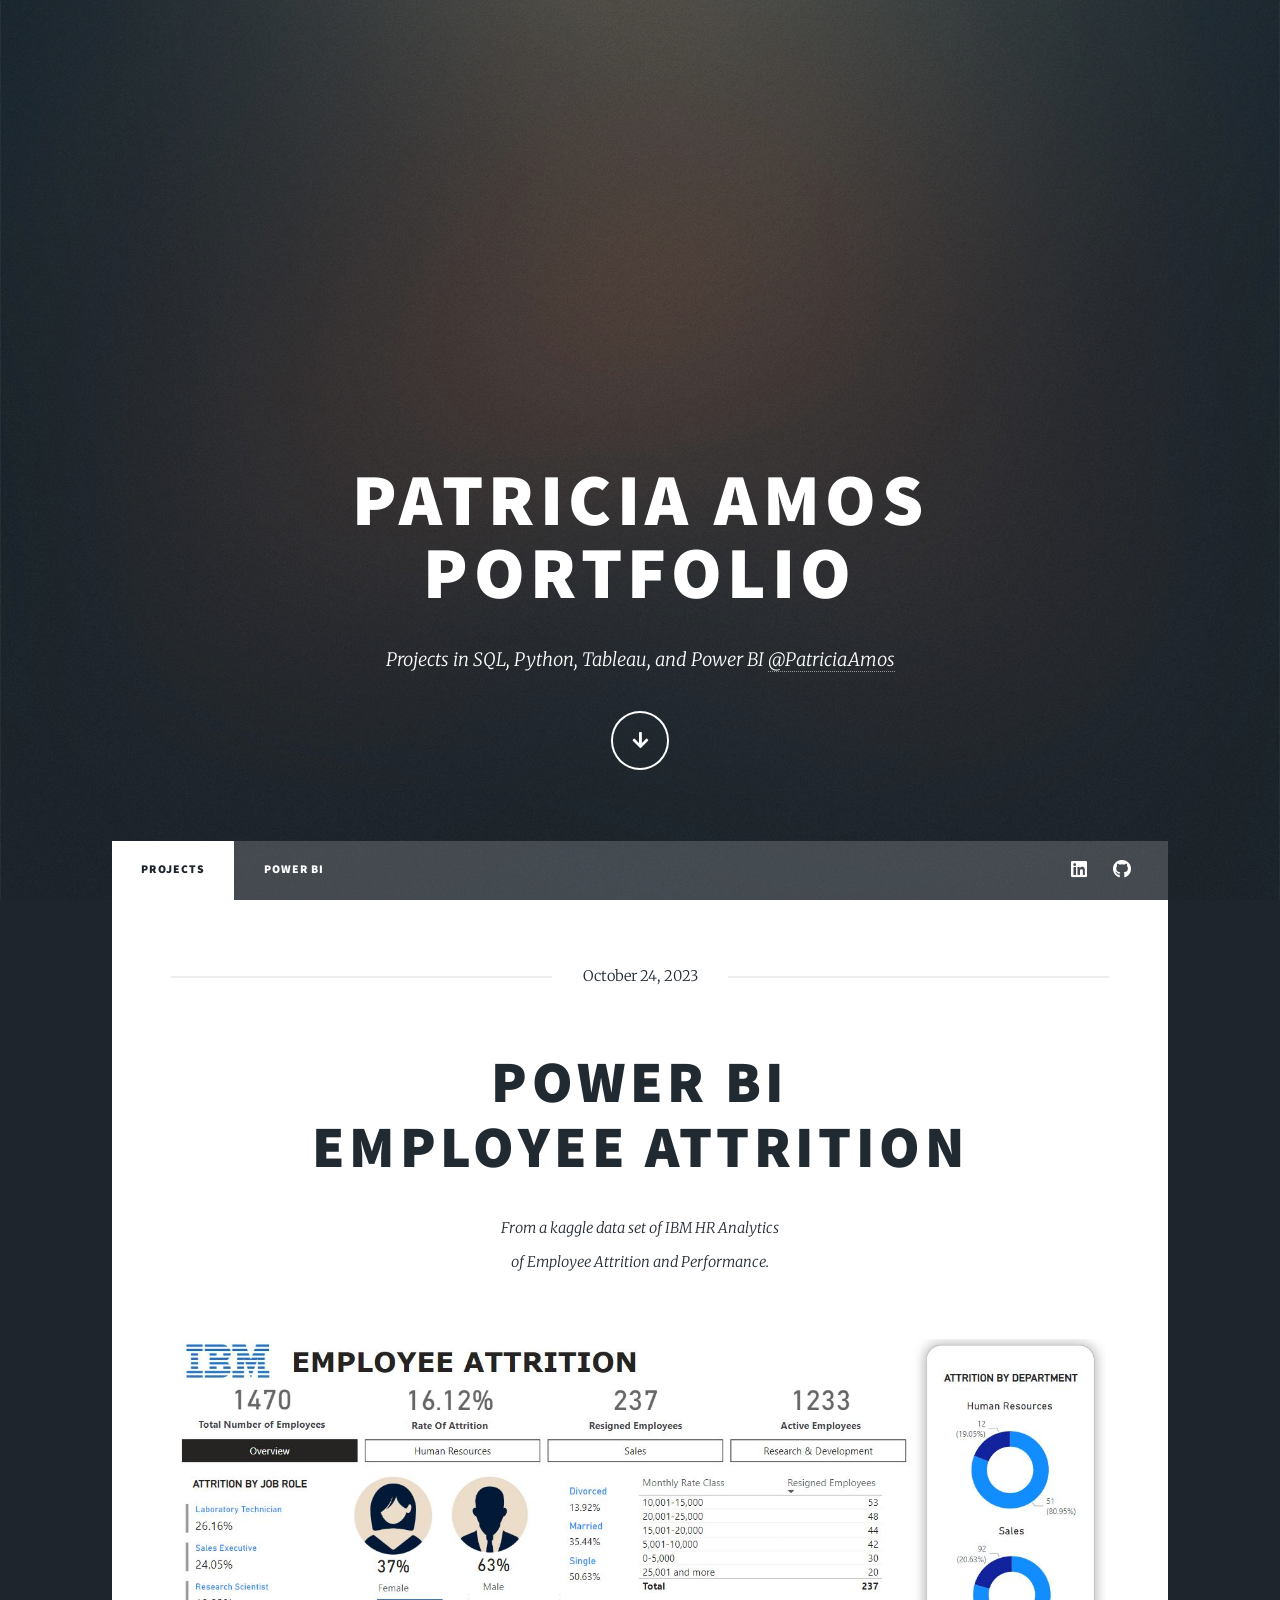
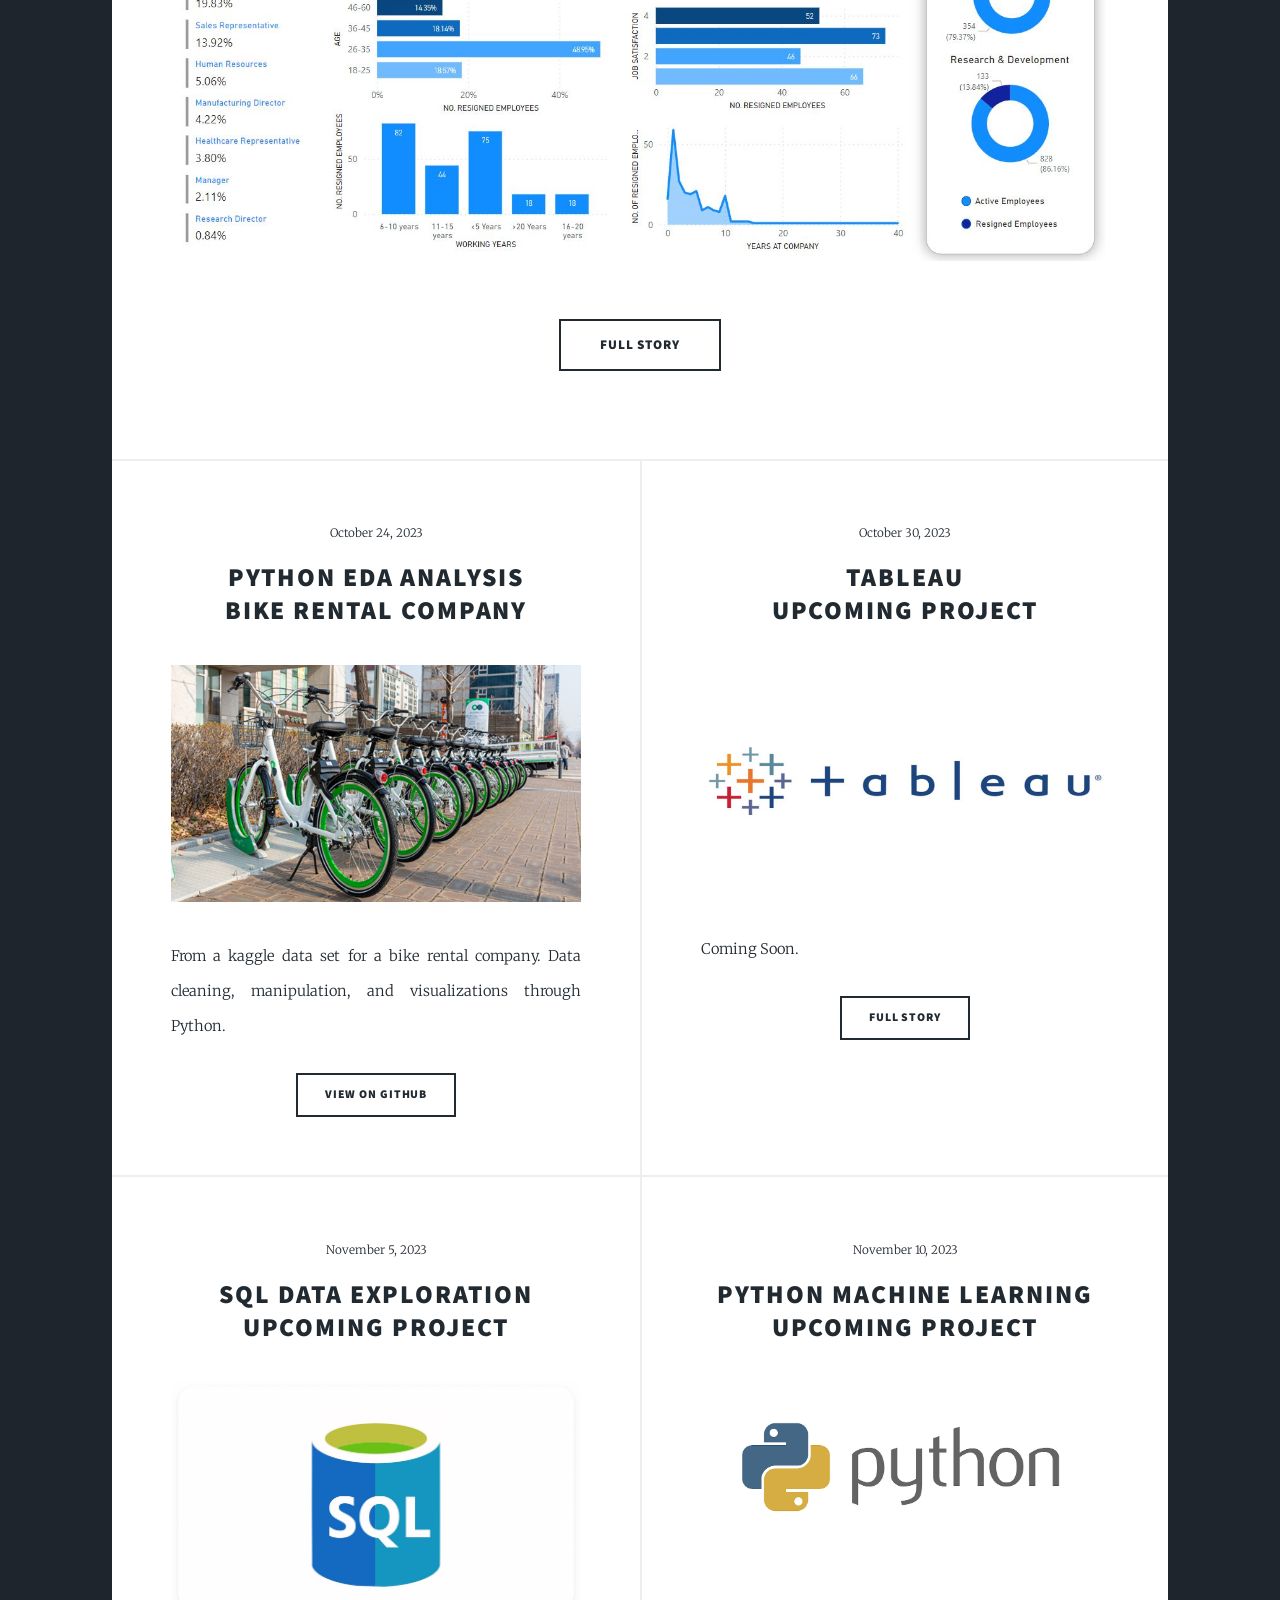
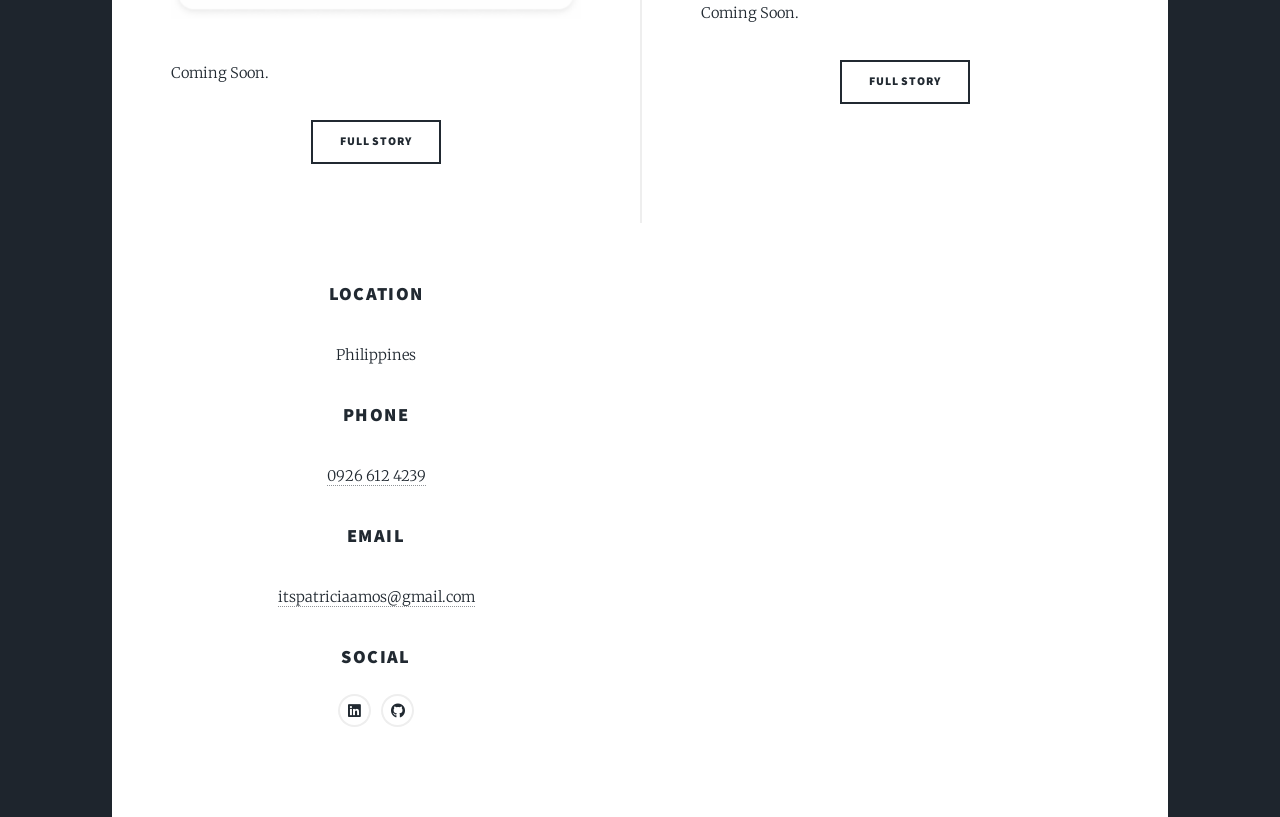
==== commit 123a7e9b: "Add files via upload" ====
--- a/index.html
+++ b/index.html
@@ -37,6 +37,7 @@
 					<nav id="nav">
 						<ul class="links">
 							<li class="active"><a href="index.html">Projects</a></li>
+							<li><a href="generic.html">Power BI</a></li>
 						</ul>
 						<ul class="icons">
 							<li><a href="https://www.linkedin.com/in/patricia-amos/" class="icon brands fa-linkedin"><span class="label">Instagram</span></a></li>
@@ -52,14 +53,14 @@
 								<header class="major">
 									<span class="date">October 24, 2023</span>
 									<h2><a href="#">POWER BI<br />
-									Employee Attrition Dashboard</a></h2>
+									Employee Attrition</a></h2>
 									<p>From a kaggle data set of IBM HR Analytics <br />
 									of Employee Attrition and Performance.<br />
 									</p>
 								</header>
-								<a href="#" class="image main"><img src="images/power bi.png" alt="" /></a>
+								<a href="#" class="image main"><img src="images/Power-BI-1.JPG" alt="" /></a>
 								<ul class="actions special">
-									<li><a href="#" class="button large">Full Story</a></li>
+									<li><a href="generic.html" class="button large">Full Story</a></li>
 								</ul>
 							</article>
 
@@ -72,9 +73,9 @@
 										Bike Rental Company</a></h2>
 									</header>
 									<a href="https://github.com/patricia-amos/Portfolio/blob/main/Seoul_Bike.ipynb" class="image fit"><img src="images/seoulbike.png" alt="" /></a>
-									<p>Donec eget ex magna. Interdum et malesuada fames ac ante ipsum primis in faucibus. Pellentesque venenatis dolor imperdiet dolor mattis sagittis magna etiam.</p>
+									<p>From a kaggle data set for a bike rental company. Data cleaning, manipulation, and visualizations through Python. </p>
 									<ul class="actions special">
-										<li><a href="https://github.com/patricia-amos/Portfolio/blob/main/Seoul_Bike.ipynb" class="button">View Project</a></li>
+										<li><a href="https://github.com/patricia-amos/Portfolio/blob/main/Seoul_Bike.ipynb" class="button">View on Github</a></li>
 									</ul>
 								</article>
 								<article>
@@ -113,10 +114,6 @@
 										<li><a href="#" class="button">Full Story</a></li>
 									</ul>
 								</article>
-
-
-
-
 
 						<section class="split contact">
 							<section class="alt">
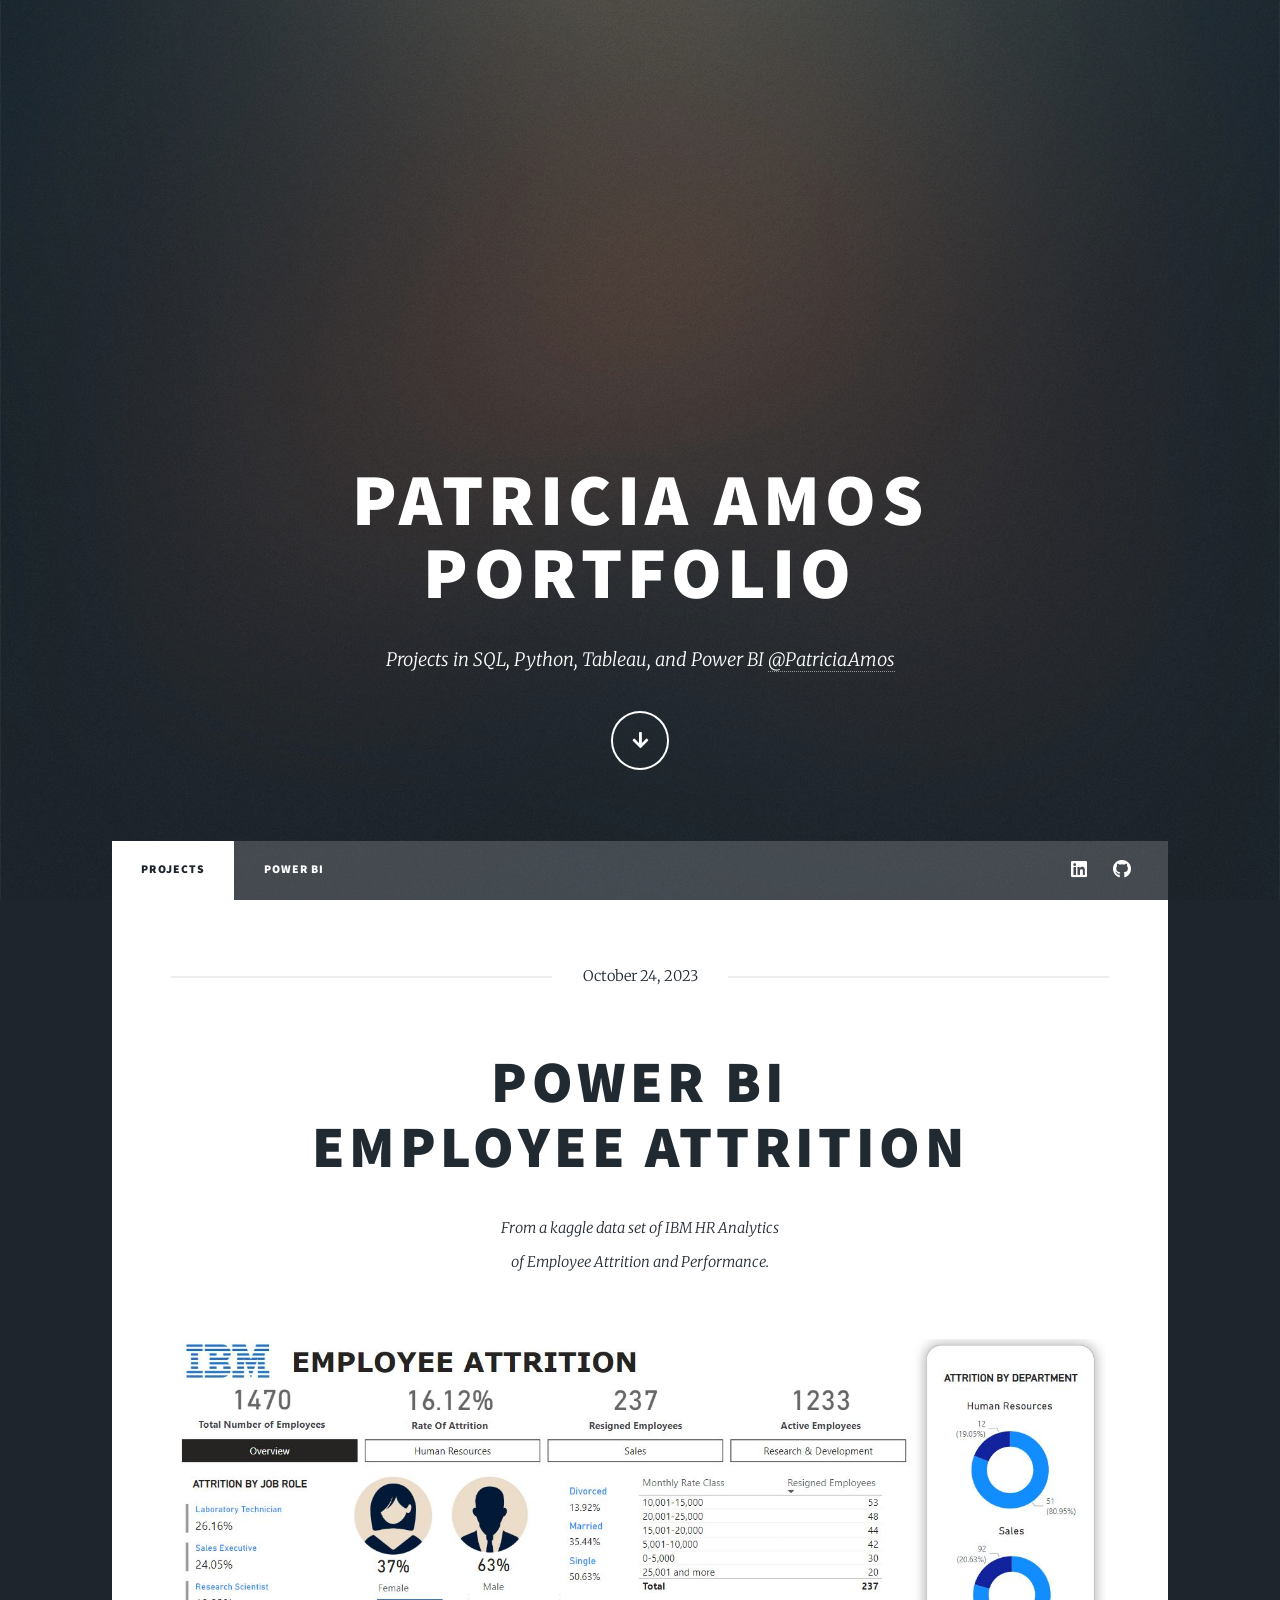
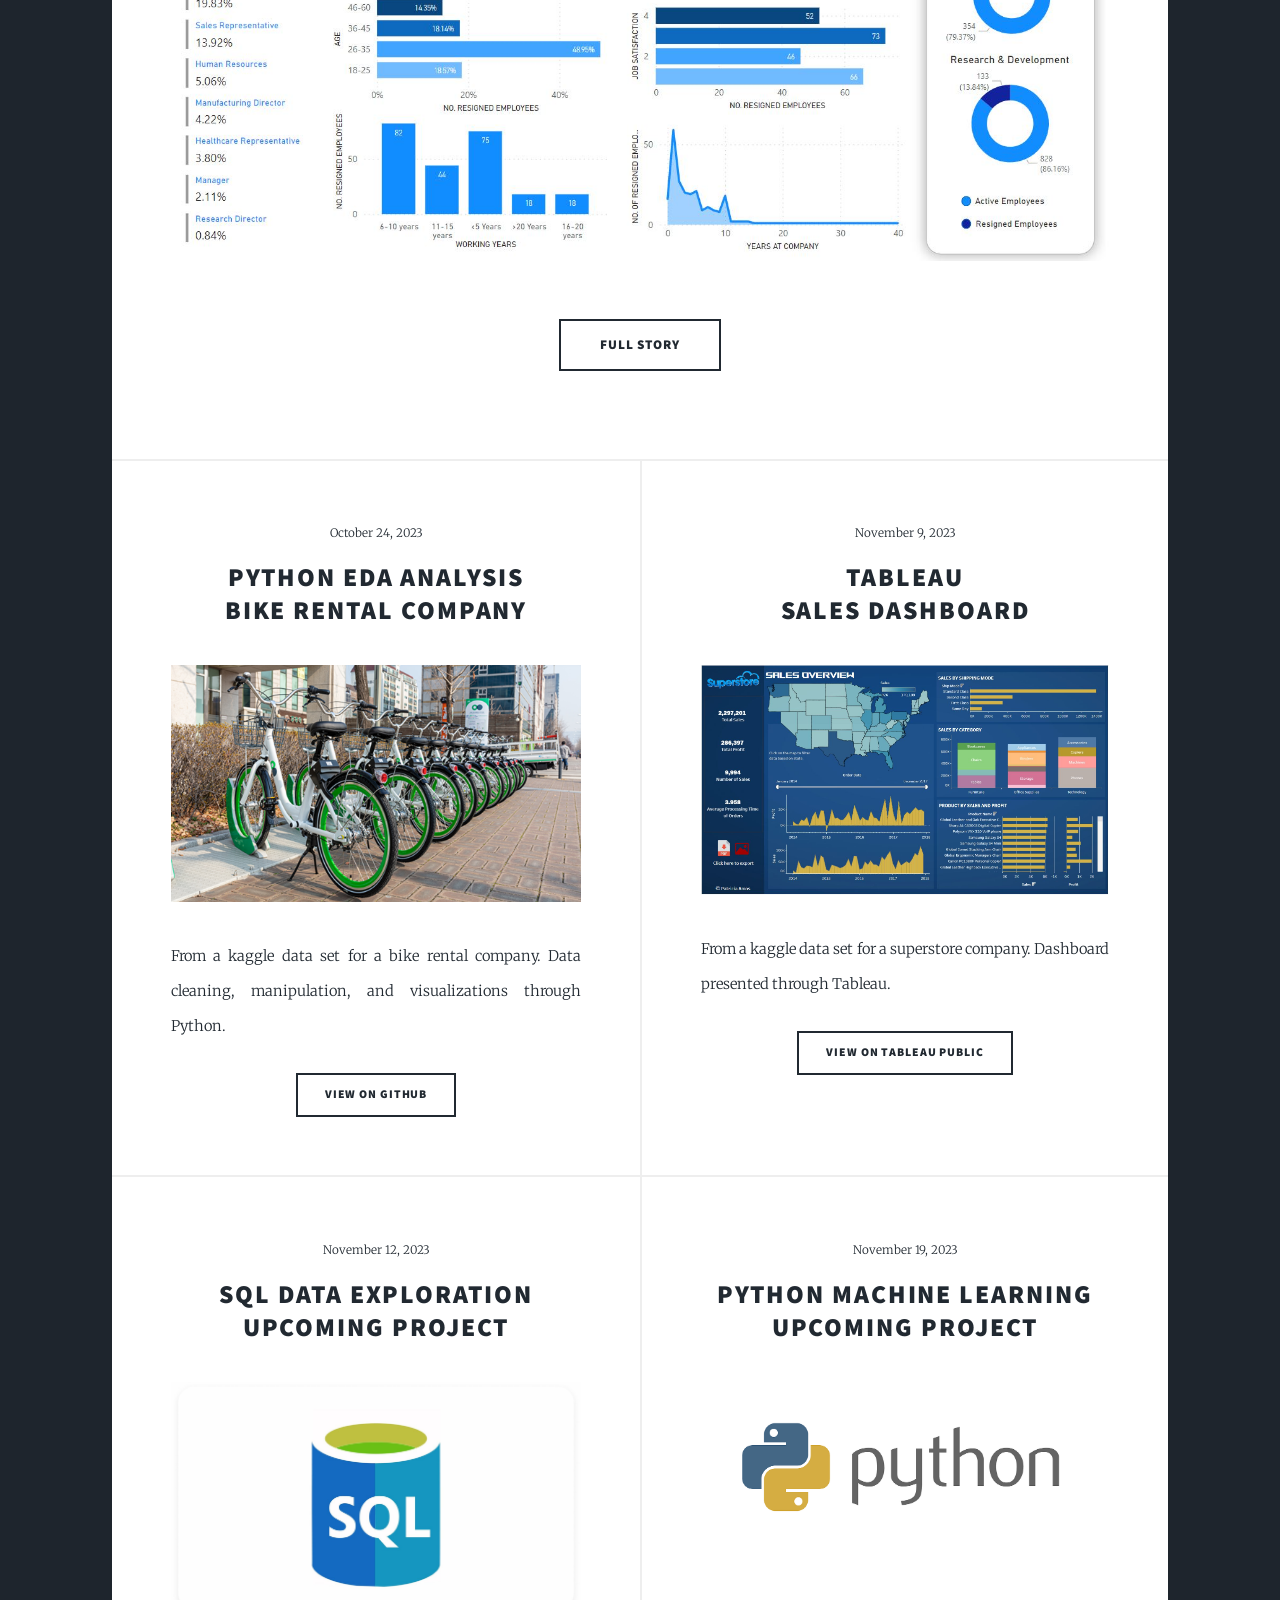
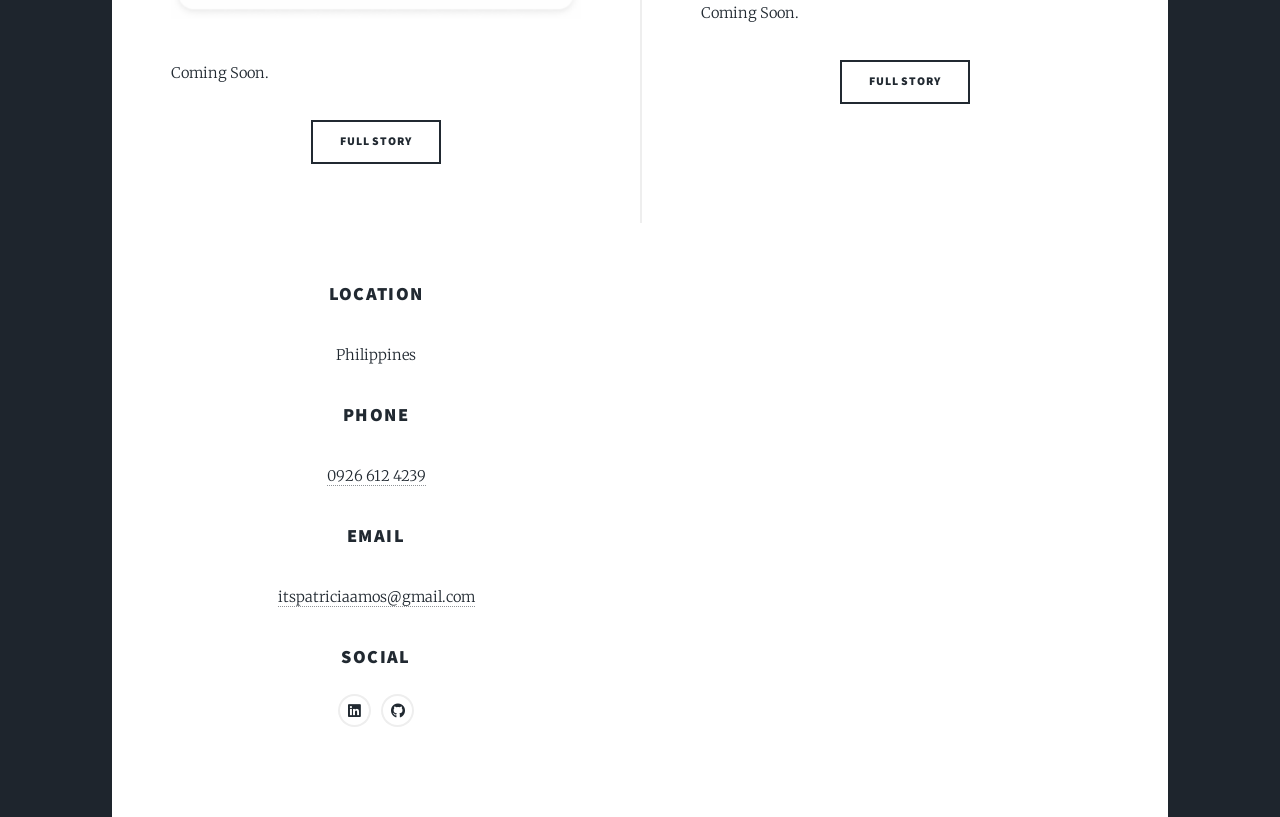
==== commit a80c9d7b: "Add files via upload" ====
--- a/index.html
+++ b/index.html
@@ -52,13 +52,13 @@
 							<article class="post featured">
 								<header class="major">
 									<span class="date">October 24, 2023</span>
-									<h2><a href="#">POWER BI<br />
+									<h2><a href="generic.html">POWER BI<br />
 									Employee Attrition</a></h2>
 									<p>From a kaggle data set of IBM HR Analytics <br />
 									of Employee Attrition and Performance.<br />
 									</p>
 								</header>
-								<a href="#" class="image main"><img src="images/Power-BI-1.JPG" alt="" /></a>
+								<a href="generic.html" class="image main"><img src="images/Power-BI-1.JPG" alt="" /></a>
 								<ul class="actions special">
 									<li><a href="generic.html" class="button large">Full Story</a></li>
 								</ul>
@@ -69,7 +69,7 @@
 								<article>
 									<header>
 										<span class="date">October 24, 2023</span>
-										<h2><a href="#">Python EDA Analysis<br />
+										<h2><a href="https://github.com/patricia-amos/Portfolio/blob/main/Seoul_Bike.ipynb">Python EDA Analysis<br />
 										Bike Rental Company</a></h2>
 									</header>
 									<a href="https://github.com/patricia-amos/Portfolio/blob/main/Seoul_Bike.ipynb" class="image fit"><img src="images/seoulbike.png" alt="" /></a>
@@ -80,19 +80,23 @@
 								</article>
 								<article>
 									<header>
-										<span class="date">October 30, 2023</span>
-										<h2><a href="#">TABLEAU<br />
-										UPCOMING PROJECT</a></h2>
+										<span class="date">November 9, 2023</span>
+										<h2><a href="https://public.tableau.com/app/profile/patricia.amos/viz/Superstore_16989387343980/Overview?publish=yes">TABLEAU<br />
+										SALES DASHBOARD</a></h2>
 									</header>
-									<a href="#" class="image fit"><img src="images/tableau.jpg" alt="" /></a>
-									<p>Coming Soon.</p>
+									<a href="https://public.tableau.com/app/profile/patricia.amos/viz/Superstore_16989387343980/Overview?publish=yes" class="image fit"><img src="images/tableau.jpg" alt="" /></a>
+									<p>From a kaggle data set for a superstore company. Dashboard presented through Tableau.
+
+										   
+										  
+									</p>
 									<ul class="actions special">
-										<li><a href="#" class="button">Full Story</a></li>
+										<li><a href="https://public.tableau.com/app/profile/patricia.amos/viz/Superstore_16989387343980/Overview?publish=yes" class="button">View on Tableau Public</a></li>
 									</ul>
 								</article>
 								<article>
 									<header>
-										<span class="date">November 5, 2023</span>
+										<span class="date">November 12, 2023</span>
 										<h2><a href="#">SQL Data Exploration<br />
 										UPCOMING PROJECT</a></h2>
 									</header>
@@ -104,7 +108,7 @@
 								</article>
 								<article>
 									<header>
-										<span class="date">November 10, 2023</span>
+										<span class="date">November 19, 2023</span>
 										<h2><a href="#">Python Machine Learning<br />
 										Upcoming Project</a></h2>
 									</header>
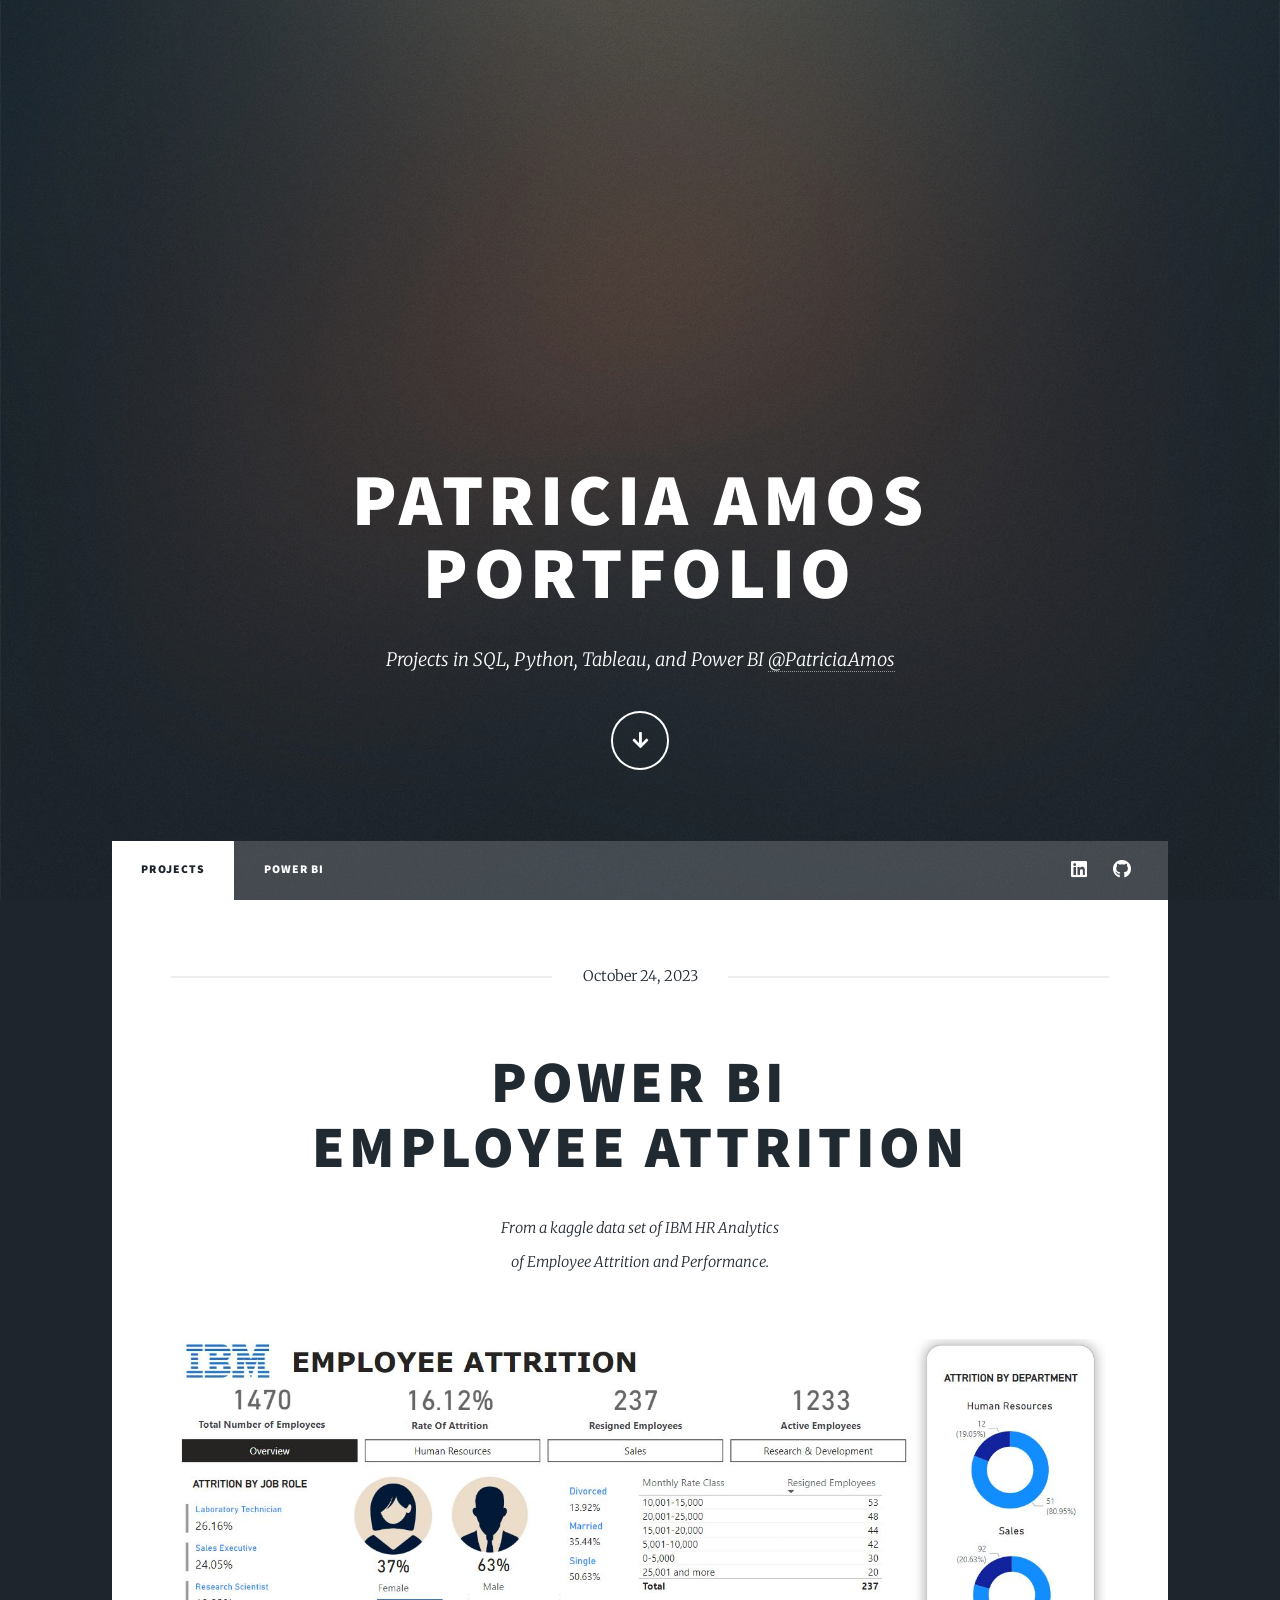
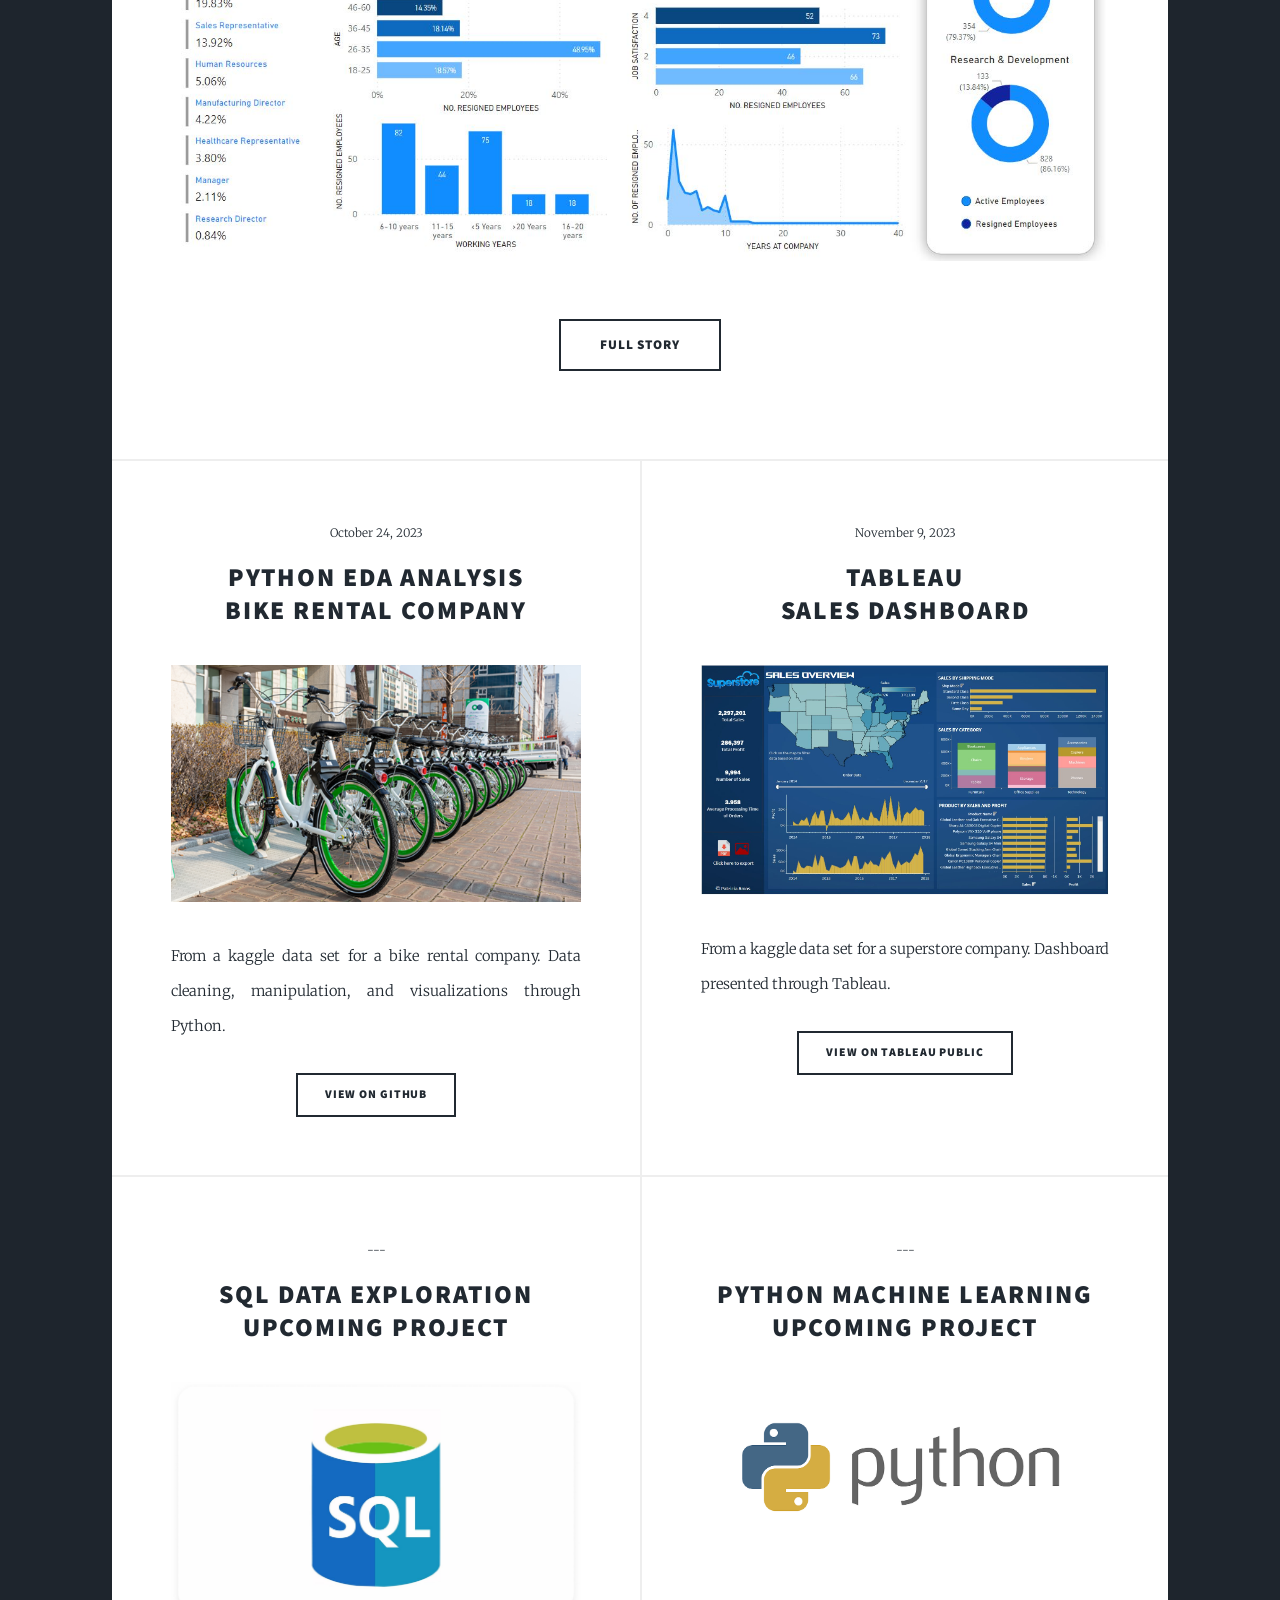
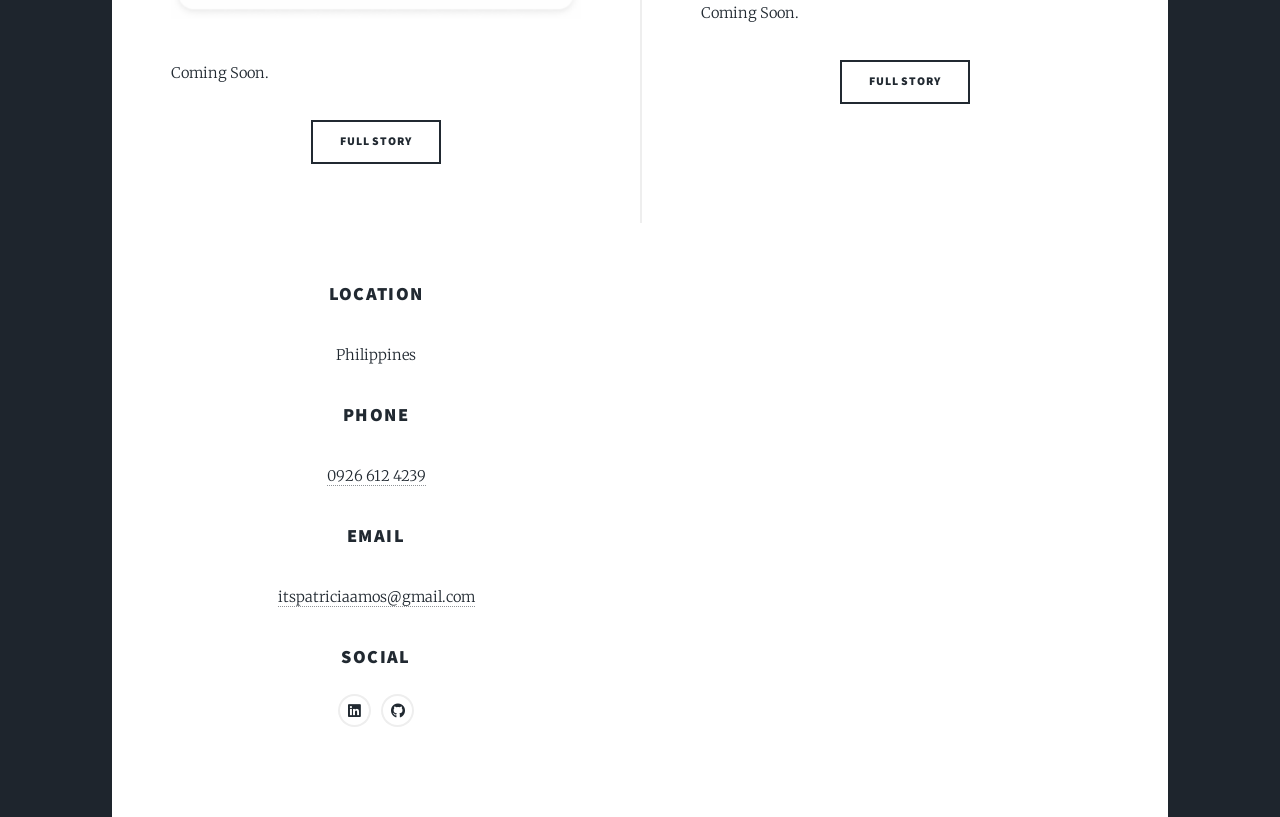
==== commit 8839ef3e: "Add files via upload" ====
--- a/index.html
+++ b/index.html
@@ -96,7 +96,7 @@
 								</article>
 								<article>
 									<header>
-										<span class="date">November 12, 2023</span>
+										<span class="date">---</span>
 										<h2><a href="#">SQL Data Exploration<br />
 										UPCOMING PROJECT</a></h2>
 									</header>
@@ -108,7 +108,7 @@
 								</article>
 								<article>
 									<header>
-										<span class="date">November 19, 2023</span>
+										<span class="date">---</span>
 										<h2><a href="#">Python Machine Learning<br />
 										Upcoming Project</a></h2>
 									</header>
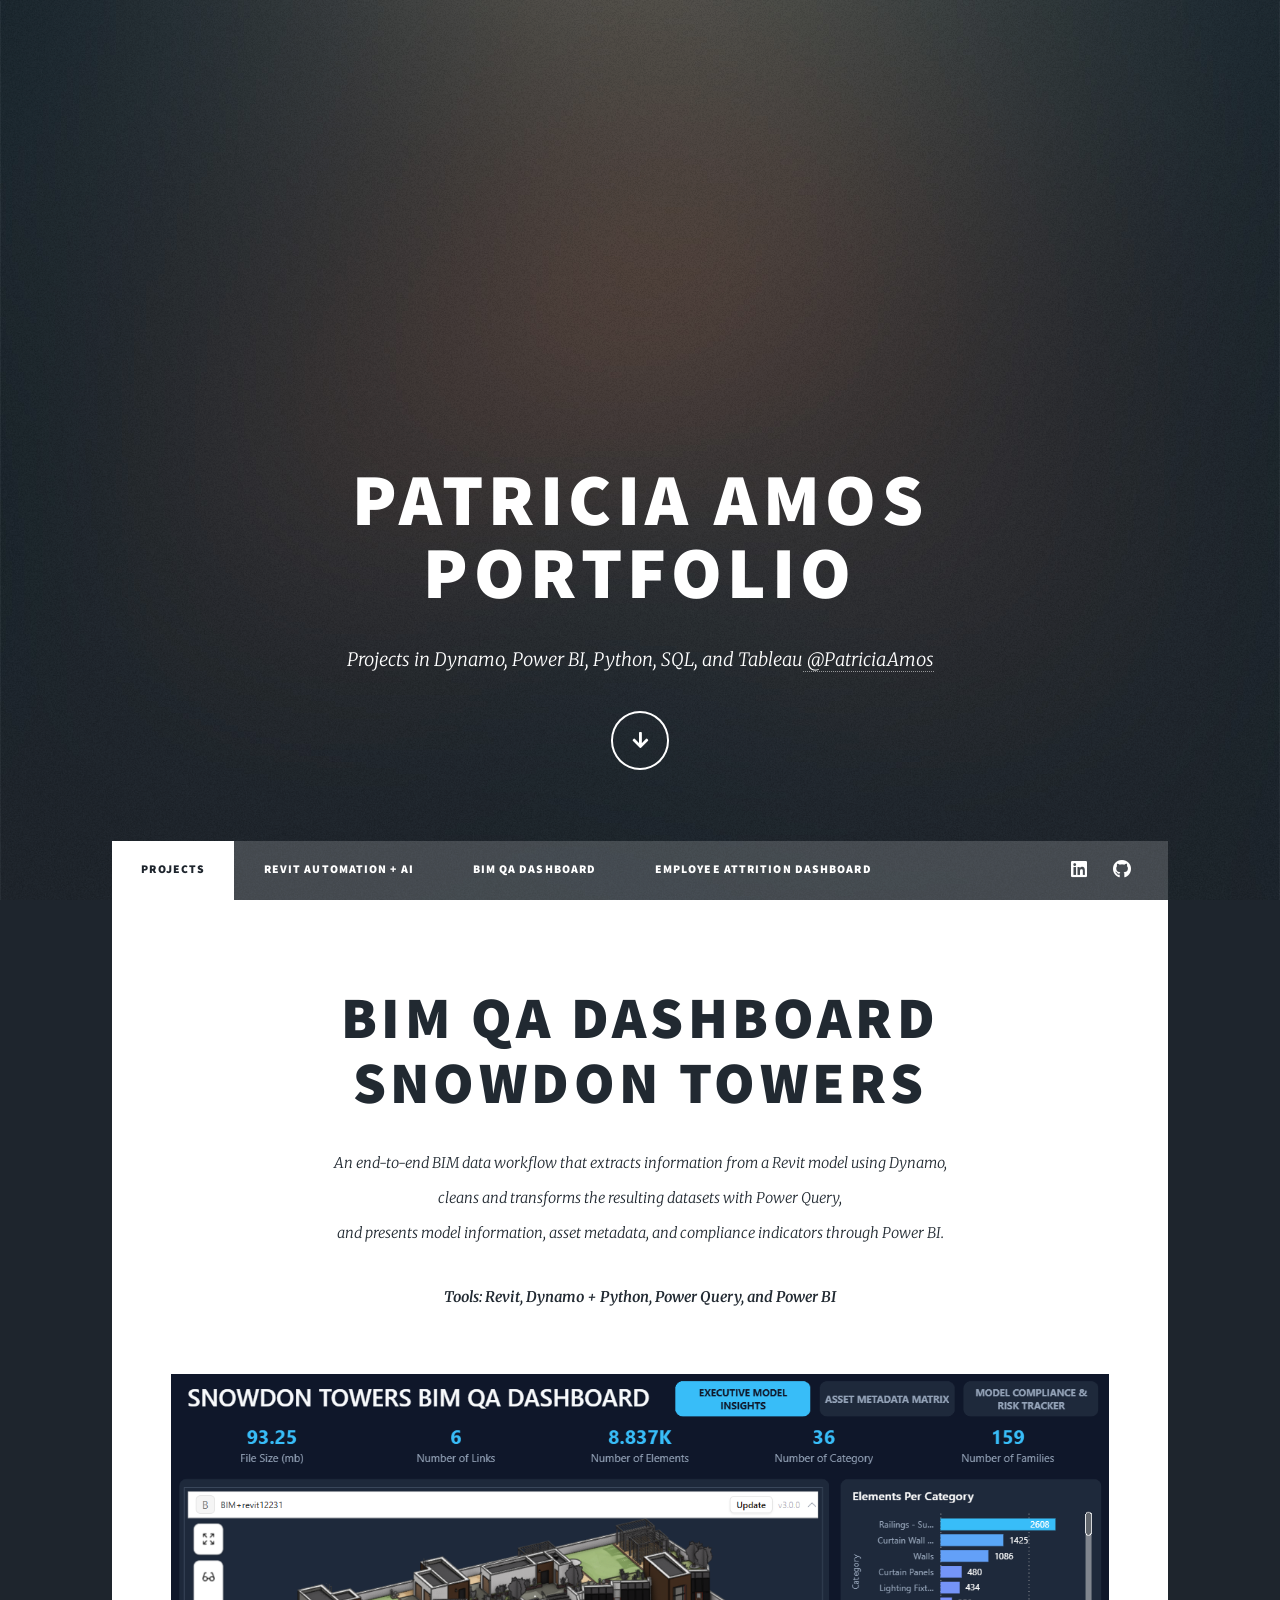
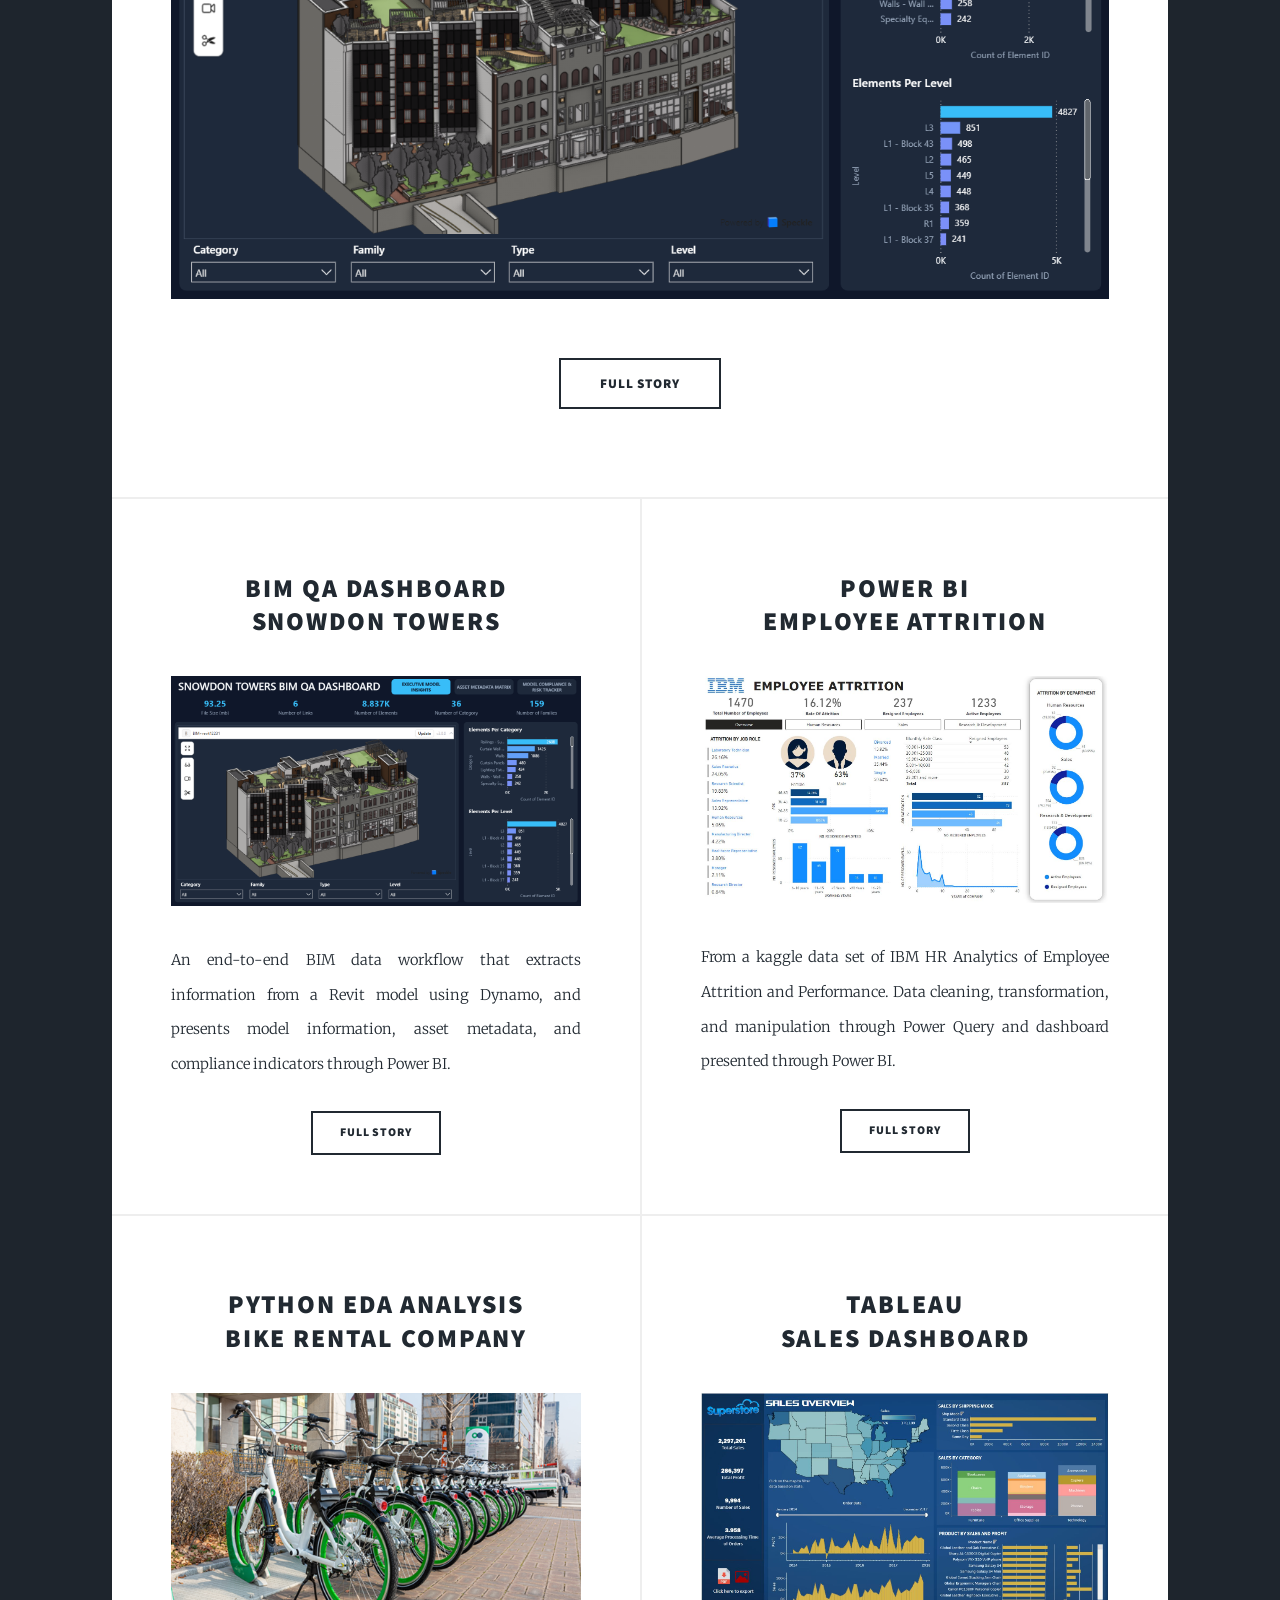
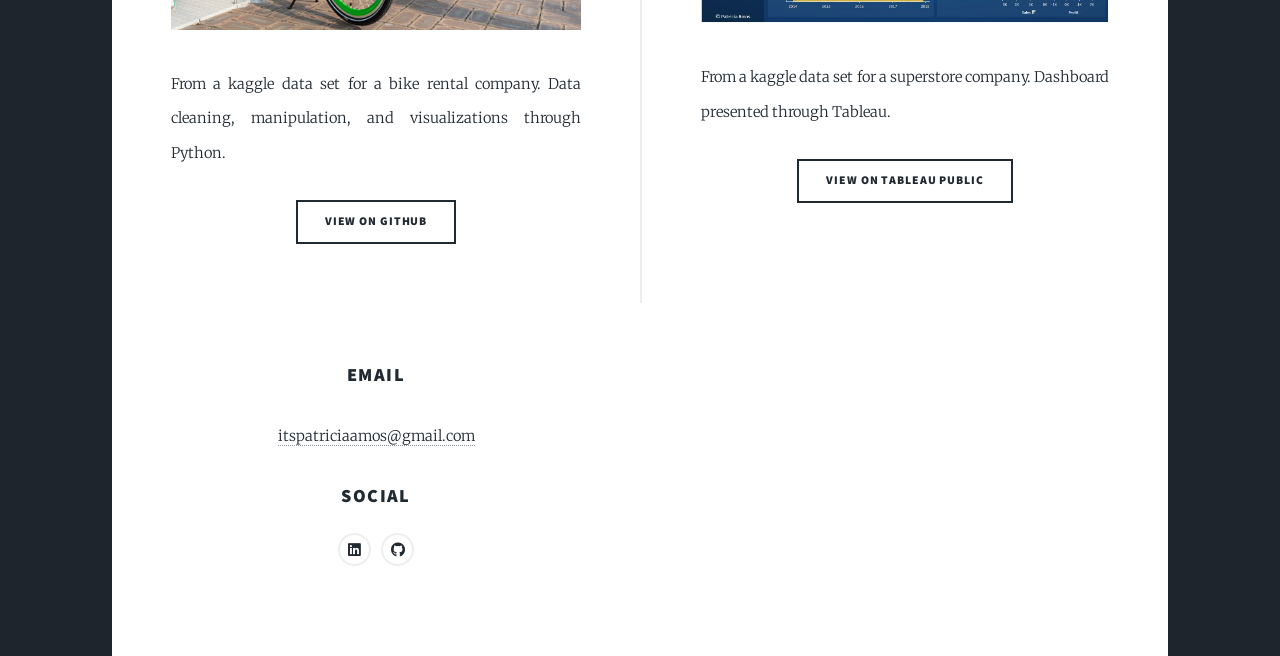
==== commit 79650f2b: "Updated files" ====
--- a/index.html
+++ b/index.html
@@ -21,7 +21,7 @@
 					<div id="intro">
 						<h1>PATRICIA AMOS <br />
 						PORTFOLIO</h1>
-						<p>Projects in SQL, Python, Tableau, and Power BI <a href="https://www.linkedin.com/in/patricia-amos/">@PatriciaAmos</a>  
+						<p>Projects in Dynamo, Power BI, Python, SQL, and Tableau<a href="https://www.linkedin.com/in/patricia-amos/"> @PatriciaAmos</a>  
 						</p>
 						<ul class="actions">
 							<li><a href="#header" class="button icon solid solo fa-arrow-down scrolly">Continue</a></li>
@@ -37,7 +37,9 @@
 					<nav id="nav">
 						<ul class="links">
 							<li class="active"><a href="index.html">Projects</a></li>
-							<li><a href="generic.html">Power BI</a></li>
+							<li><a href="Revit Automation + AI.html">Revit Automation + AI</a></li>
+							<li><a href="Snowdon.html">BIM QA Dashboard</a></li>
+							<li><a href="EmployeeAttrition.html">EMPLOYEE ATTRITION DASHBOARD</a></li>
 						</ul>
 						<ul class="icons">
 							<li><a href="https://www.linkedin.com/in/patricia-amos/" class="icon brands fa-linkedin"><span class="label">Instagram</span></a></li>
@@ -51,14 +53,18 @@
 						<!-- Featured Post -->
 							<article class="post featured">
 								<header class="major">
-									<span class="date">October 24, 2023</span>
-									<h2><a href="generic.html">POWER BI<br />
-									Employee Attrition</a></h2>
-									<p>From a kaggle data set of IBM HR Analytics <br />
-									of Employee Attrition and Performance.<br />
+									
+									<h2><a href="Snowdon.html">BIM QA DASHBOARD<br />
+									SNOWDON TOWERS</a></h2>
+									<p>An end-to-end BIM data workflow that extracts information from a Revit model using Dynamo,<br />
+									cleans and transforms the resulting datasets with Power Query, <br />
+									and presents model information, asset metadata, and compliance indicators through Power BI.<br />
+									</p>
+									<p>
+										<b>Tools: Revit, Dynamo + Python, Power Query, and Power BI </b>
 									</p>
 								</header>
-								<a href="generic.html" class="image main"><img src="images/Power-BI-1.JPG" alt="" /></a>
+								<a href="Snowdon.html" class="image main"><img src="images/SnowdonBIMQADashboard.png" alt="" /></a>
 								<ul class="actions special">
 									<li><a href="generic.html" class="button large">Full Story</a></li>
 								</ul>
@@ -68,7 +74,34 @@
 							<section class="posts">
 								<article>
 									<header>
-										<span class="date">October 24, 2023</span>
+										<span class="date"></span>
+										<h2><a href="Snowdon.html">BIM QA DASHBOARD<br />
+										SNOWDON TOWERS</a></h2>
+									</header>
+									<a href="Snowdon.html" class="image fit"><img src="images/SnowdonBIMQADashboard.png" alt="" /></a>
+									<p>An end-to-end BIM data workflow that extracts information from a Revit model using Dynamo, and presents model information, asset metadata, and compliance indicators through Power BI. </p>
+									<ul class="actions special">
+										<li><a href="Snowdon.html" class="button">Full Story</a></li>
+									</ul>
+								</article>
+								
+								<article>
+									<header>
+										<span class="date"></span>
+										<h2><a href="EmployeeAttrition.html">POWER BI<br />
+										EMPLOYEE ATTRITION</a></h2>
+									</header>
+									<a href="EmployeeAttrition.html" class="image fit"><img src="images/Power-BI-1.JPG" alt="" /></a>
+									<p>From a kaggle data set of IBM HR Analytics of Employee Attrition and Performance. Data cleaning, transformation, and manipulation through Power Query and dashboard presented through Power BI.		  
+									</p>
+									<ul class="actions special">
+										<li><a href="EmployeeAttrition.html" class="button">Full Story</a></li>
+									</ul>
+								</article>
+								
+								<article>
+									<header>
+										<span class="date"></span>
 										<h2><a href="https://github.com/patricia-amos/Portfolio/blob/main/Seoul_Bike.ipynb">Python EDA Analysis<br />
 										Bike Rental Company</a></h2>
 									</header>
@@ -78,56 +111,22 @@
 										<li><a href="https://github.com/patricia-amos/Portfolio/blob/main/Seoul_Bike.ipynb" class="button">View on Github</a></li>
 									</ul>
 								</article>
+								
 								<article>
 									<header>
-										<span class="date">November 9, 2023</span>
+										<span class="date"></span>
 										<h2><a href="https://public.tableau.com/app/profile/patricia.amos/viz/Superstore_16989387343980/Overview?publish=yes">TABLEAU<br />
 										SALES DASHBOARD</a></h2>
 									</header>
 									<a href="https://public.tableau.com/app/profile/patricia.amos/viz/Superstore_16989387343980/Overview?publish=yes" class="image fit"><img src="images/tableau.jpg" alt="" /></a>
-									<p>From a kaggle data set for a superstore company. Dashboard presented through Tableau.
-
-										   
-										  
+									<p>From a kaggle data set for a superstore company. Dashboard presented through Tableau.	  
 									</p>
 									<ul class="actions special">
 										<li><a href="https://public.tableau.com/app/profile/patricia.amos/viz/Superstore_16989387343980/Overview?publish=yes" class="button">View on Tableau Public</a></li>
 									</ul>
 								</article>
-								<article>
-									<header>
-										<span class="date">---</span>
-										<h2><a href="#">SQL Data Exploration<br />
-										UPCOMING PROJECT</a></h2>
-									</header>
-									<a href="#" class="image fit"><img src="images/sql.jpg" alt="" /></a>
-									<p>Coming Soon.</p>
-									<ul class="actions special">
-										<li><a href="#" class="button">Full Story</a></li>
-									</ul>
-								</article>
-								<article>
-									<header>
-										<span class="date">---</span>
-										<h2><a href="#">Python Machine Learning<br />
-										Upcoming Project</a></h2>
-									</header>
-									<a href="#" class="image fit"><img src="images/python.png" alt="" /></a>
-									<p>Coming Soon.</p>
-									<ul class="actions special">
-										<li><a href="#" class="button">Full Story</a></li>
-									</ul>
-								</article>
 
 						<section class="split contact">
-							<section class="alt">
-								<h3>Location</h3>
-								<p><center>Philippines</center></p>
-							</section>
-							<section>
-								<h3>Phone</h3>
-								<p><center><a href="#">0926 612 4239</a></center></p>
-							</section>
 							<section>
 								<h3>Email</h3>
 								<p><center><a href="#">itspatriciaamos@gmail.com</a></center></p>
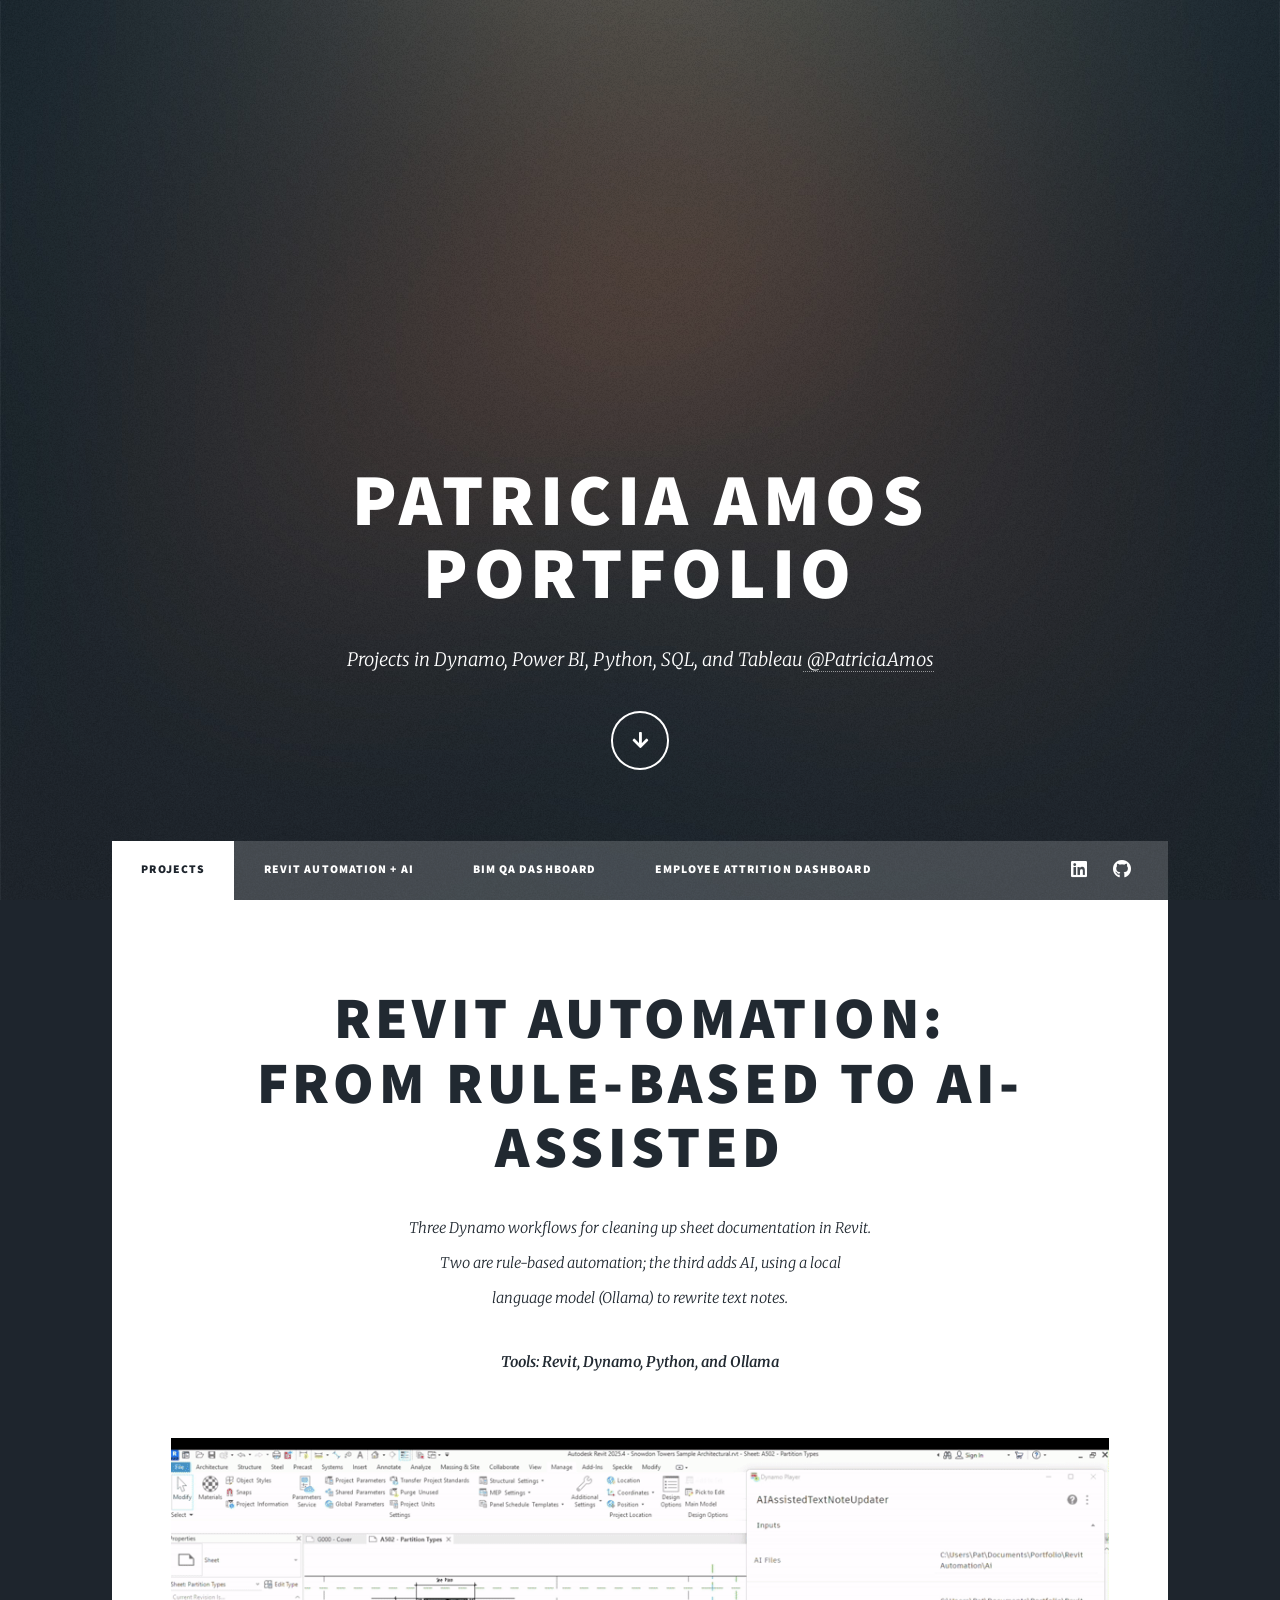
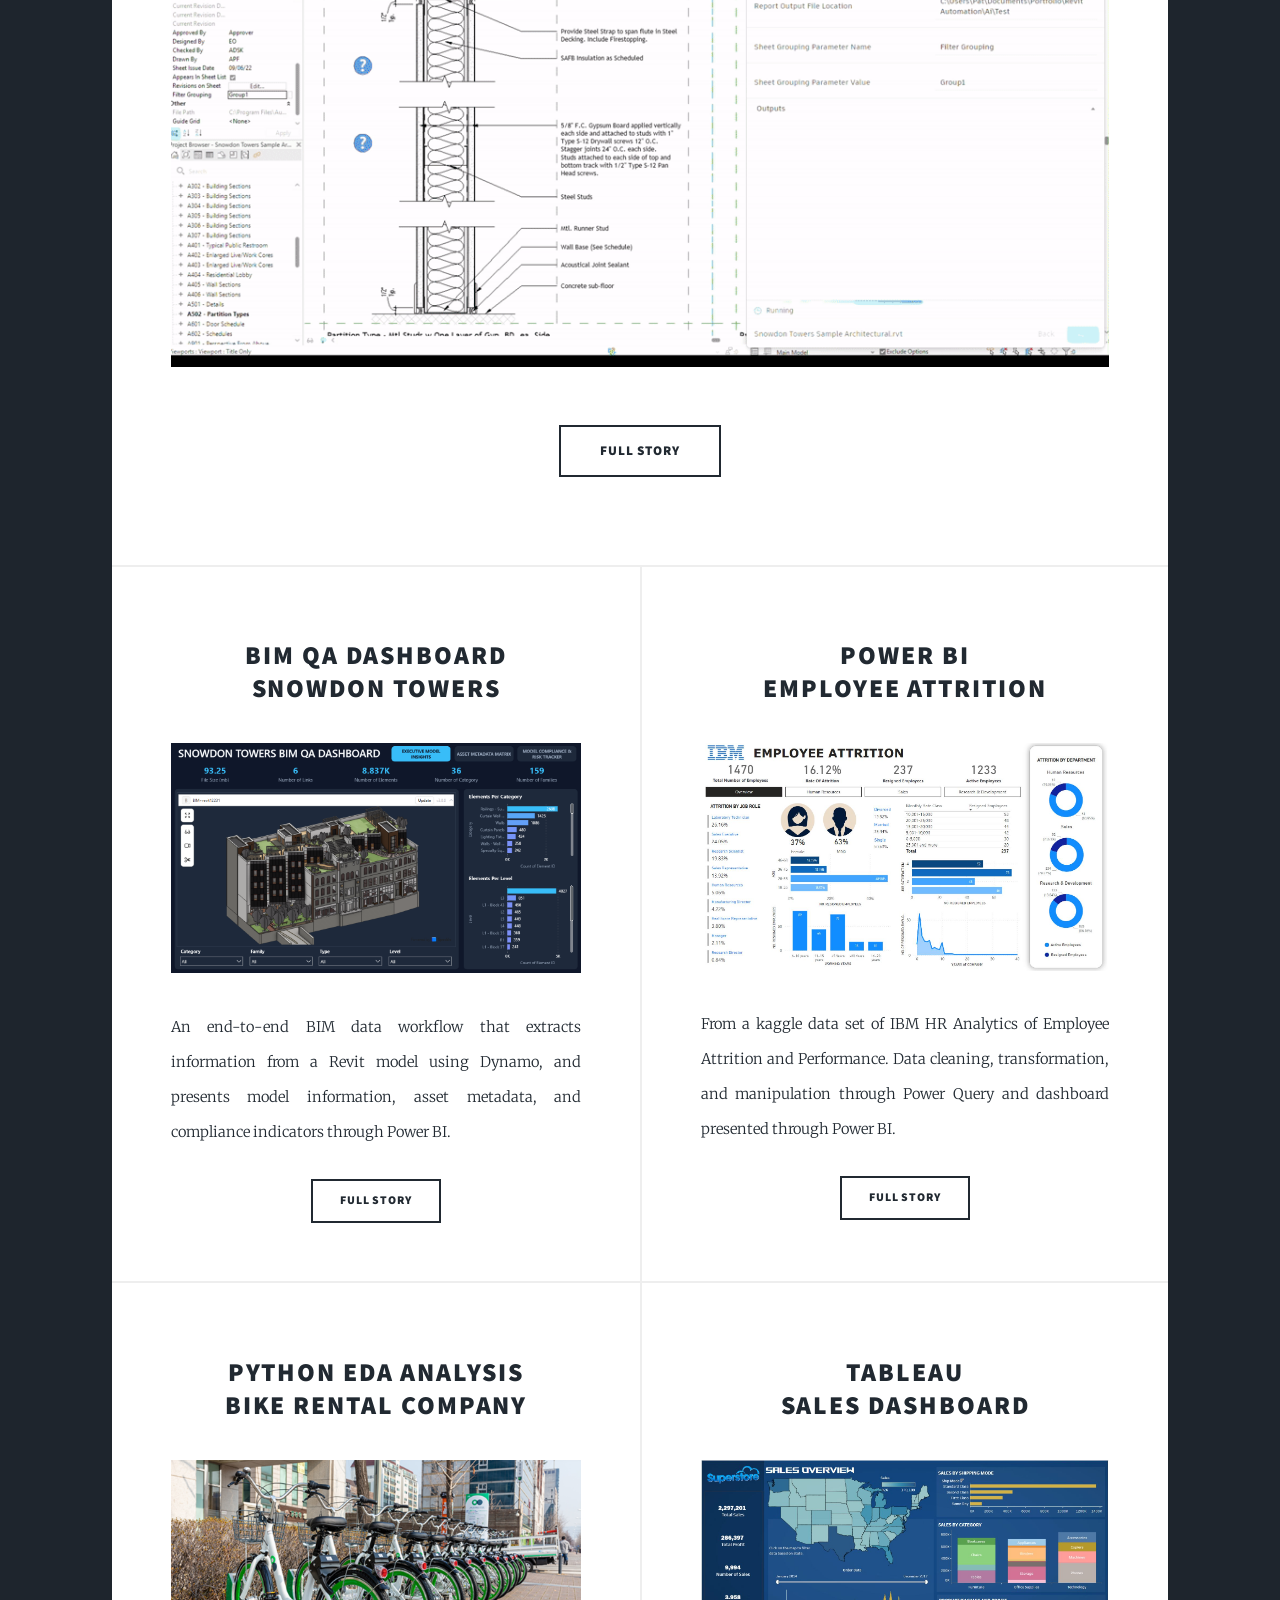
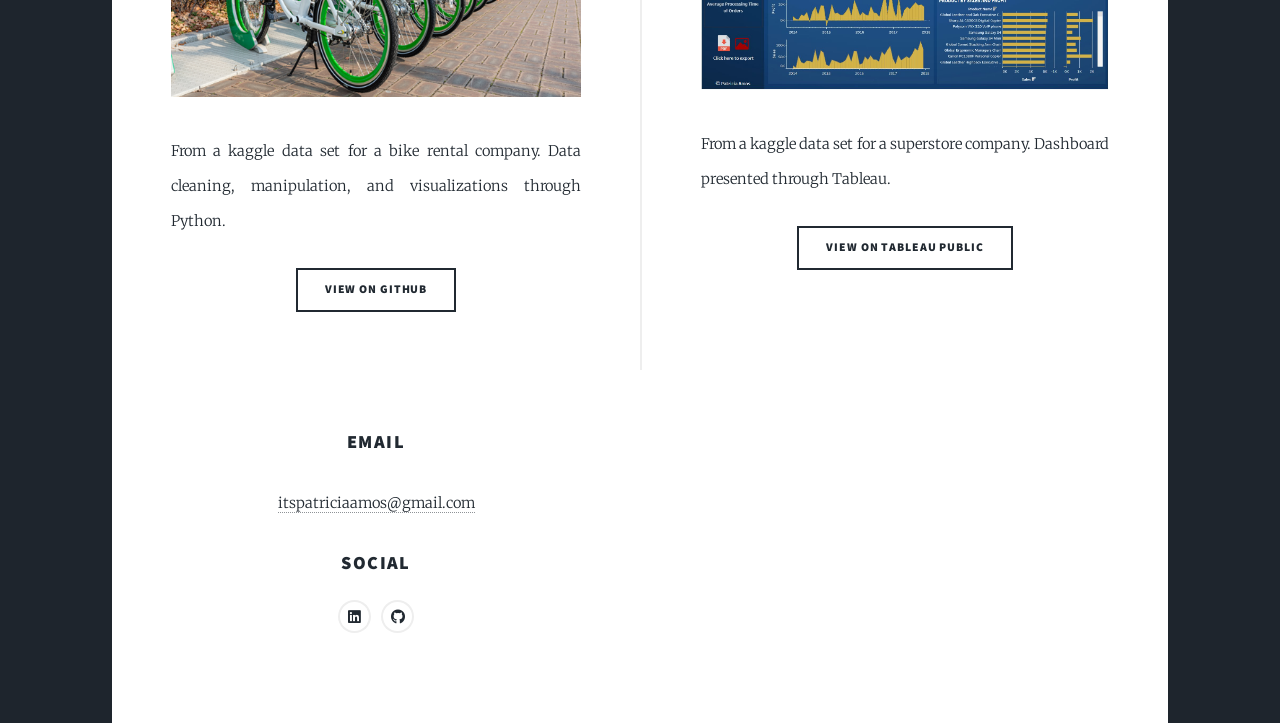
==== commit 4d43205b: "Updated files" ====
--- a/index.html
+++ b/index.html
@@ -36,9 +36,9 @@
 				<!-- Nav -->
 					<nav id="nav">
 						<ul class="links">
-							<li class="active"><a href="index.html">Projects</a></li>
-							<li><a href="Revit Automation + AI.html">Revit Automation + AI</a></li>
-							<li><a href="Snowdon.html">BIM QA Dashboard</a></li>
+							<li class="active"><a href="index.html">PROJECTS</a></li>
+							<li><a href="Revit Automation + AI.html">REVIT AUTOMATION + AI</a></li>
+							<li><a href="Snowdon.html">BIM QA DASHBOARD</a></li>
 							<li><a href="EmployeeAttrition.html">EMPLOYEE ATTRITION DASHBOARD</a></li>
 						</ul>
 						<ul class="icons">
@@ -54,19 +54,19 @@
 							<article class="post featured">
 								<header class="major">
 									
-									<h2><a href="Snowdon.html">BIM QA DASHBOARD<br />
-									SNOWDON TOWERS</a></h2>
-									<p>An end-to-end BIM data workflow that extracts information from a Revit model using Dynamo,<br />
-									cleans and transforms the resulting datasets with Power Query, <br />
-									and presents model information, asset metadata, and compliance indicators through Power BI.<br />
+									<h2><a href="Revit Automation + AI.html">Revit Automation:<br />
+									From Rule-Based to AI-Assisted</a></h2>
+									<p>Three Dynamo workflows for cleaning up sheet documentation in Revit.<br />
+									Two are rule-based automation; the third adds AI, using a local <br />
+									language model (Ollama) to rewrite text notes.<br />
 									</p>
 									<p>
-										<b>Tools: Revit, Dynamo + Python, Power Query, and Power BI </b>
+										<b>Tools: Revit, Dynamo, Python, and Ollama</b>
 									</p>
 								</header>
-								<a href="Snowdon.html" class="image main"><img src="images/SnowdonBIMQADashboard.png" alt="" /></a>
+								<a href="Revit Automation + AI.html" class="image main"><img src="images/AIAssistedTextNoteUpdater_Demo.gif" alt="" /></a>
 								<ul class="actions special">
-									<li><a href="generic.html" class="button large">Full Story</a></li>
+									<li><a href="Revit Automation + AI.html" class="button large">Full Story</a></li>
 								</ul>
 							</article>
 
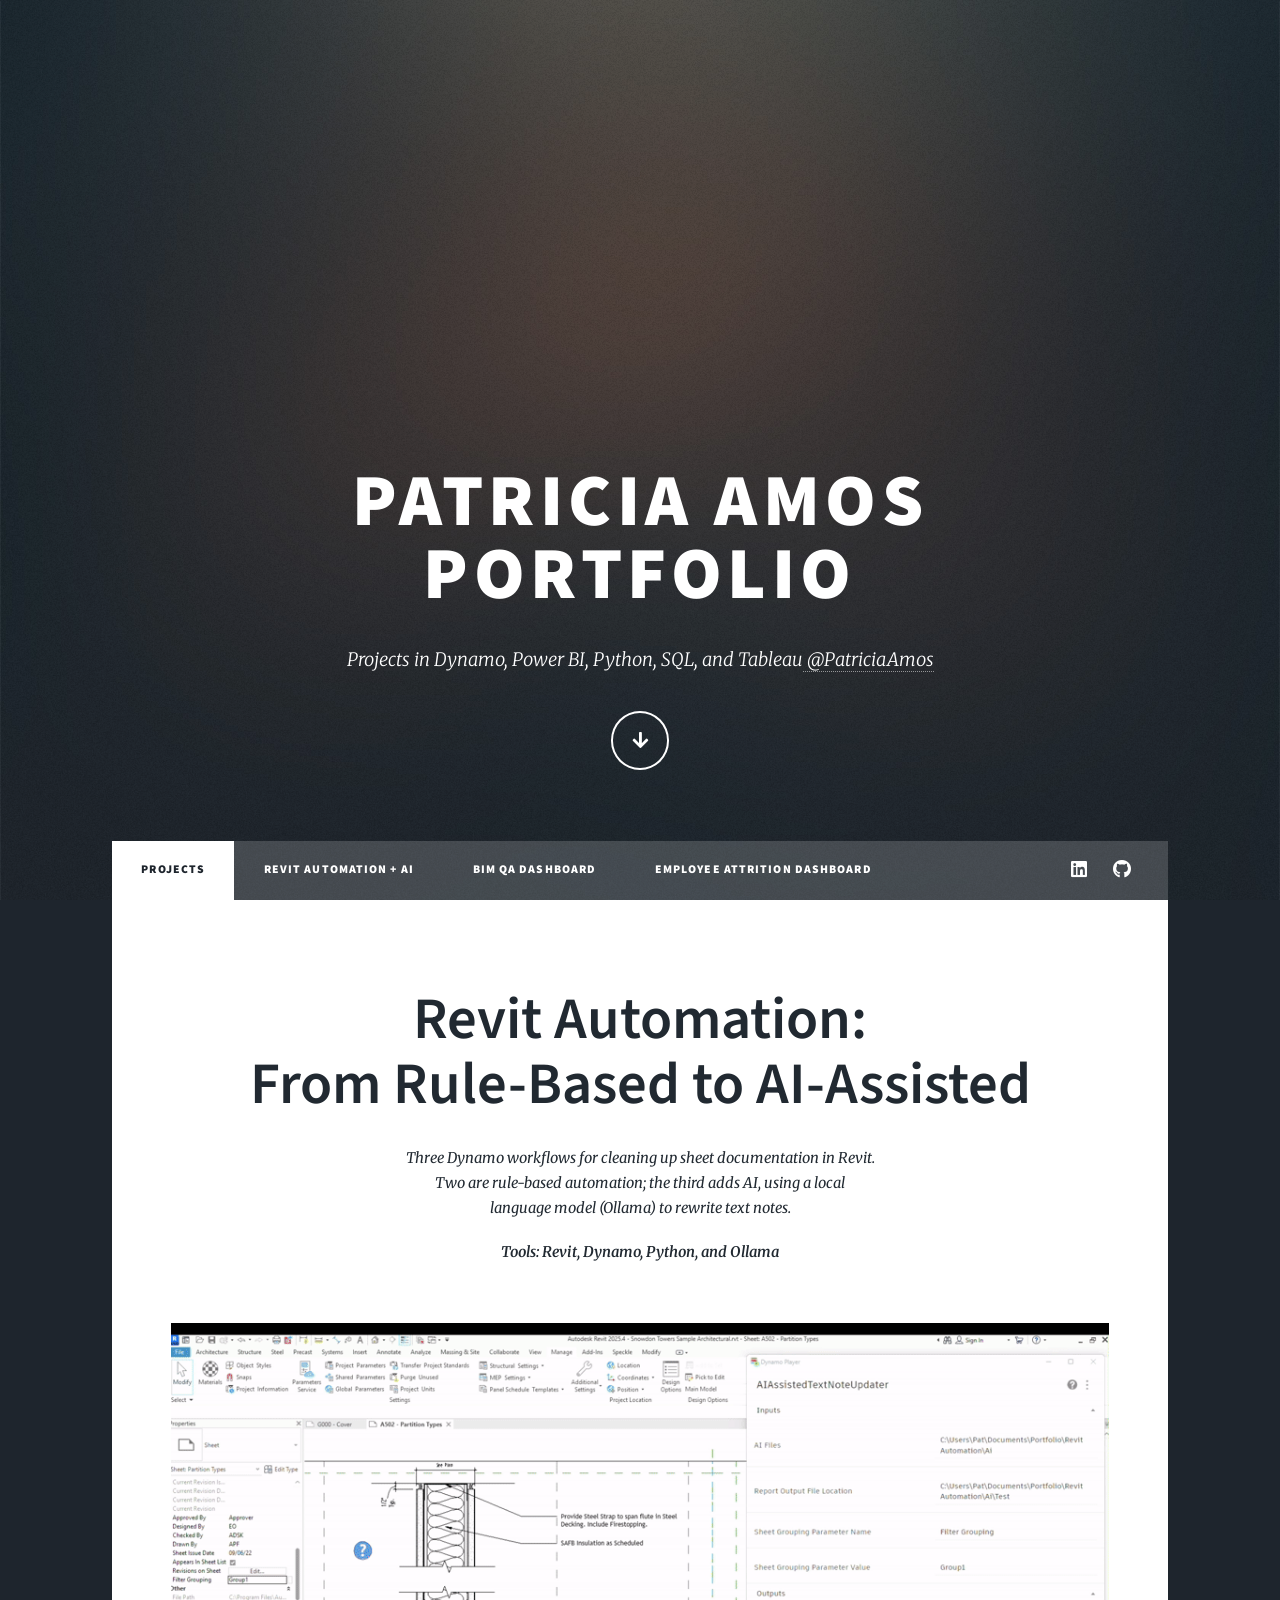
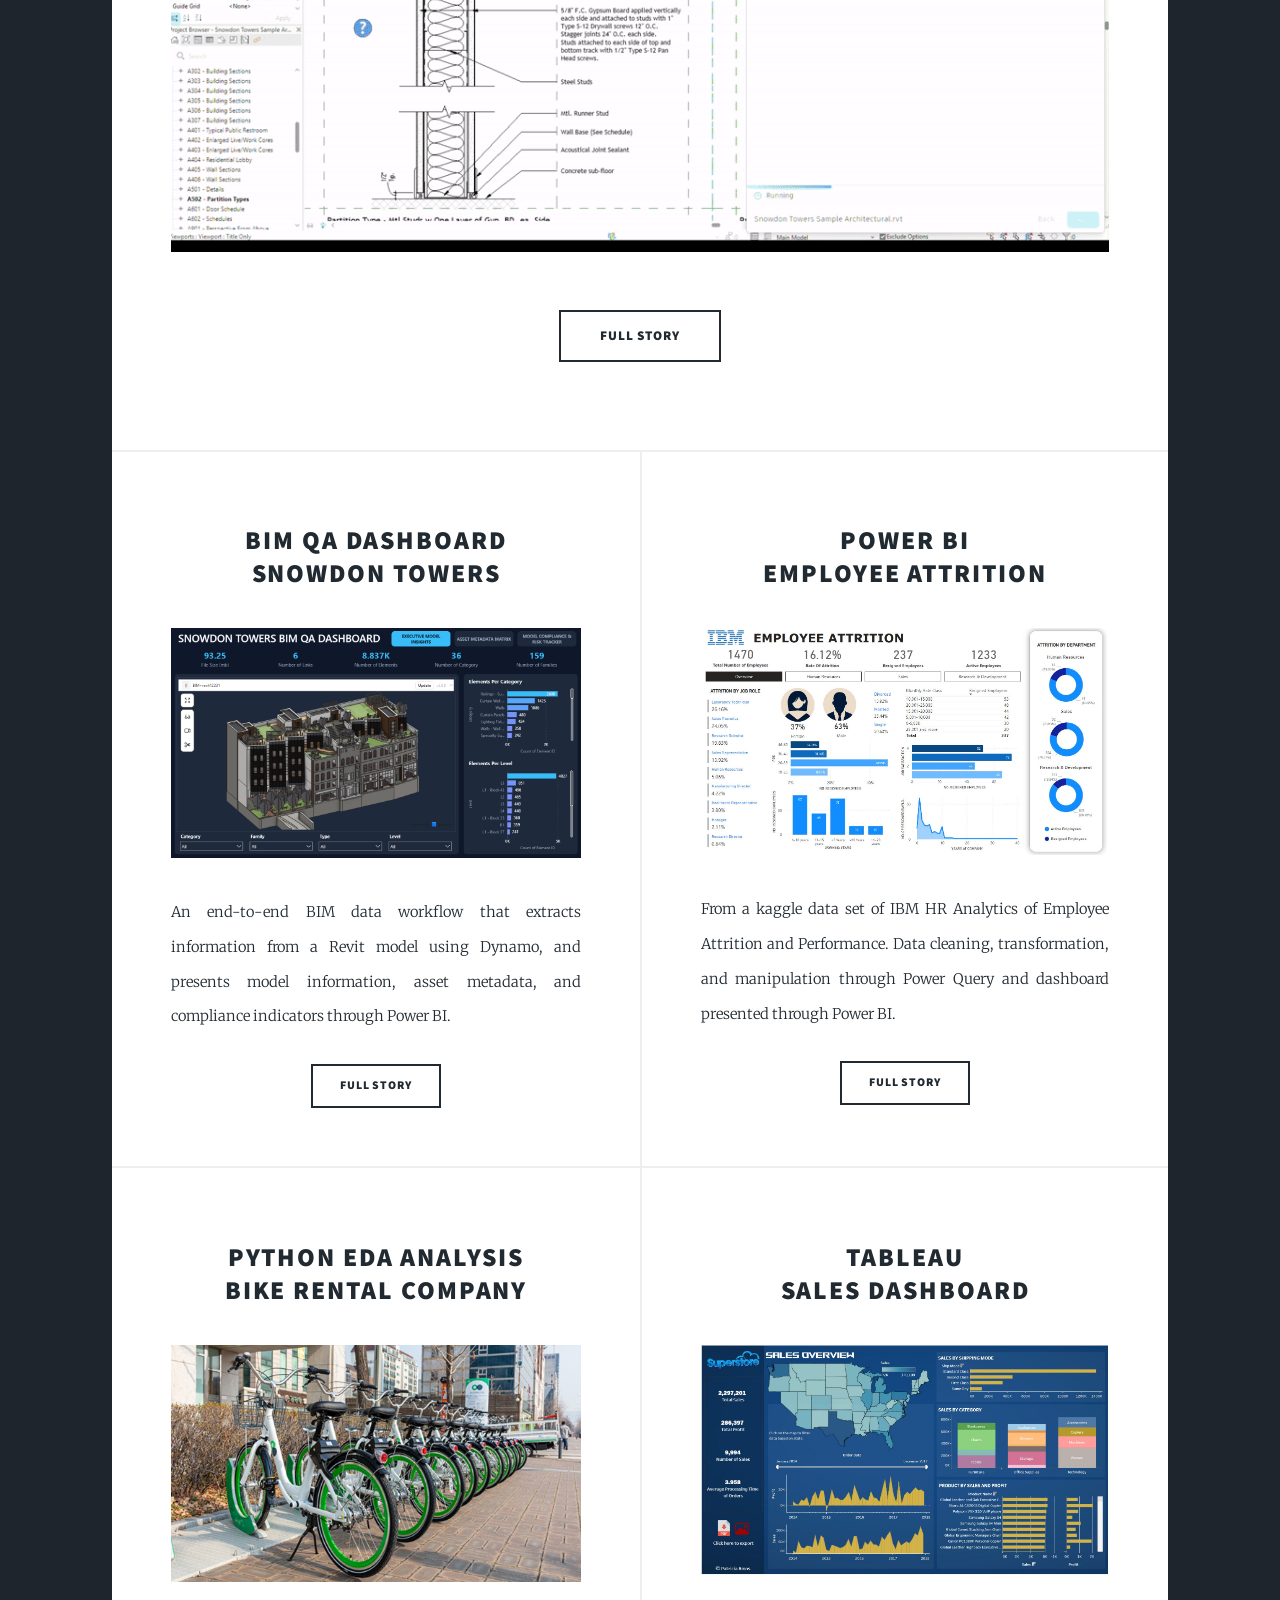
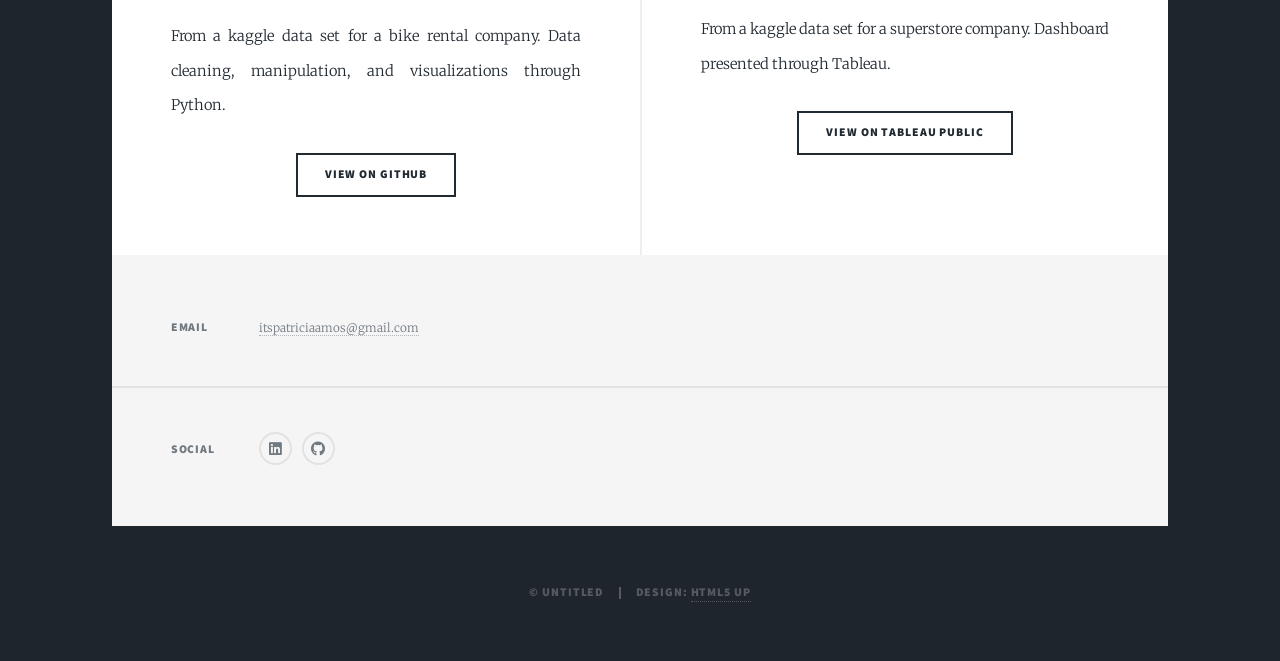
==== commit a2c24d72: "Updated index" ====
--- a/index.html
+++ b/index.html
@@ -10,6 +10,7 @@
 		<meta charset="utf-8" />
 		<meta name="viewport" content="width=device-width, initial-scale=1, user-scalable=no" />
 		<link rel="stylesheet" href="assets/css/main.css" />
+		<link rel="stylesheet" href="assets/css/bim-qa.css" />
 		<noscript><link rel="stylesheet" href="assets/css/noscript.css" /></noscript>
 	</head>
 	<body class="is-preload">
@@ -43,7 +44,7 @@
 						</ul>
 						<ul class="icons">
 							<li><a href="https://www.linkedin.com/in/patricia-amos/" class="icon brands fa-linkedin"><span class="label">Instagram</span></a></li>
-							<li><a href="https://github.com/patricia-amos" class="icon brands fa-github"><span class="label">GitHub</span></a></li>
+							<li><a href="https://github.com/patricia-amos/Portfolio" class="icon brands fa-github"><span class="label">GitHub</span></a></li>
 						</ul>
 					</nav>
 
@@ -125,20 +126,27 @@
 										<li><a href="https://public.tableau.com/app/profile/patricia.amos/viz/Superstore_16989387343980/Overview?publish=yes" class="button">View on Tableau Public</a></li>
 									</ul>
 								</article>
+							</section> <!-- Close posts -->
+                	</div> <!-- Close main -->
+		
+                <!-- Footer -->
+				
+					<footer id="footer">
 
 						<section class="split contact">
 							<section>
 								<h3>Email</h3>
-								<p><center><a href="#">itspatriciaamos@gmail.com</a></center></p>
+								<p class="contact-email"><a href="mailto:itspatriciaamos@gmail.com">itspatriciaamos@gmail.com</a></p>
 							</section>
 							<section>
 								<h3>Social</h3>
 								<ul class="icons alt">
-									<li><a href="https://www.linkedin.com/in/patricia-amos/" class="icon brands alt fa-linkedin"><span class="label">linkedin</span></a></li>
-									<li><a href="https://github.com/patricia-amos" class="icon brands alt fa-github"><span class="label">GitHub</span></a></li>
+									<li><a href="https://www.linkedin.com/in/patricia-amos/" class="icon brands alt fa-linkedin"><span class="label">LinkedIn</span></a></li>
+									<li><a href="https://github.com/patricia-amos/Portfolio" class="icon brands alt fa-github"><span class="label">GitHub</span></a></li>
 								</ul>
 							</section>
 						</section>
+					
 					</footer>
 
 				<!-- Copyright -->
--- a/assets/css/bim-qa.css
+++ b/assets/css/bim-qa.css
@@ -0,0 +1,244 @@
+/* ==========================================================
+   BIM QA Dashboard page
+   Save as assets/css/bim-qa.css (loaded after main.css)
+   ========================================================== */
+
+/* ==========================================================
+   TYPOGRAPHY
+   - Every big heading: one size, centered, sentence case, semi-bold
+   - Second line of a heading: italic, regular weight
+   - Text under a heading: left-aligned
+   Selectors start with #main so they beat the template's styles.
+   ========================================================== */
+
+/* One size for every big heading. Change it here and they all follow. */
+:root {
+    --heading-size: 1.6rem;
+}
+
+#main .post h1,
+#main .post h2,
+#main .post .intro-header h3 {
+    font-size: var(--heading-size);
+    font-weight: 600;
+    line-height: 1.35;
+    letter-spacing: 0;
+    text-transform: none;       /* sentence case, exactly as typed in the HTML */
+    text-align: center;
+    border-bottom: 0;
+    padding-bottom: 0;
+}
+
+/* Page title at the very top: the only uppercase heading */
+#main .post h1 {
+    text-transform: uppercase;
+    letter-spacing: 0.1em;
+}
+
+#main .post h1 em,
+#main .post h2 em,
+#main .post .intro-header h3 em {
+    font-weight: 400;
+    text-transform: none;
+}
+
+/* Short intro text under the page title stays centered with the title */
+#main .post header.major > p {
+    text-align: center;
+    font-size: 1rem;
+    line-height: 1.7;
+    text-transform: none;
+    letter-spacing: 0;
+    font-weight: 400;
+}
+
+/* Small headings inside cards and rows */
+.workflow > div h3,
+.qa-feature h3 {
+    font-size: 1.1rem;
+    font-weight: 600;
+    letter-spacing: 0;
+    text-transform: none;
+}
+
+/* ---------- Body text: left-aligned under the centered headings ---------- */
+.post p {
+    text-align: left;
+    line-height: 1.8;
+    margin: 0 0 1.25rem 0;
+}
+
+/* ---------- Power BI embed ---------- */
+.powerbi-container {
+    width: 100%;
+    max-width: none;            /* fills the whole text column */
+    margin: 0 auto 0.5rem;      /* small gap between the dashboard and its caption */
+    aspect-ratio: 800 / 486;    /* Power BI default embed shape; resizes with the browser */
+}
+.powerbi-container iframe {
+    width: 100%;
+    height: 100%;
+    border: 0;
+    display: block;
+}
+
+/* Caption directly under the dashboard */
+.post .embed-caption {
+    margin: 0;
+    font-size: 0.85rem;
+    line-height: 1.5;
+    text-align: left;
+    opacity: 0.65;
+}
+
+/* ---------- Heading blocks ---------- */
+.intro-header,
+.project-block header.major,
+.story-head {
+    text-align: center;
+    margin-bottom: 1.5rem;
+}
+
+/* ---------- Every section: same space above, same divider line ---------- */
+.project-block,
+.story,
+.closing {
+    margin-top: 4rem;
+    padding-top: 3rem;
+    border-top: 1px solid rgba(160, 160, 160, 0.3);
+}
+
+/* ---------- The four questions ---------- */
+.problem-questions {
+    margin: 2rem 0;
+    padding-left: 1.5rem;
+    border-left: 3px solid #18bfef;
+}
+.problem-questions p {
+    margin: 0 0 0.6rem 0;
+    font-style: italic;
+    font-weight: 400;
+    line-height: 1.5;
+}
+
+/* ---------- Question and answer pairs ---------- */
+.post .qa {
+    margin: 1.75rem 0 0;
+}
+.post .qa h3 {
+    font-size: 1.1rem;          /* same as the other small headings */
+    font-weight: 600;
+    letter-spacing: 0;
+    text-transform: none;
+    line-height: 1.4;
+    margin: 0 0 0.35rem;        /* small gap between question and answer */
+}
+.post .qa p {
+    margin: 0;
+    line-height: 1.7;
+}
+
+/* ---------- Workflow steps: 4 cards in a row ---------- */
+.workflow {
+    display: grid;
+    grid-template-columns: repeat(4, 1fr);
+    gap: 1.25rem;
+    margin: 2rem 0 0;
+}
+.workflow > div {
+    border: 1px solid rgba(160, 160, 160, 0.3);
+    padding: 1.5rem 1rem;
+    text-align: center;
+}
+.workflow > div span {
+    display: block;
+    font-size: 0.8rem;
+    font-weight: 600;
+    letter-spacing: 0.2em;
+    opacity: 0.6;
+}
+.workflow > div h3 {
+    margin: 0.5rem 0;
+}
+.workflow > div p {
+    margin: 0;
+    font-size: 0.85rem;
+    line-height: 1.4;
+    text-align: center;         /* text inside the boxes is centered */
+}
+
+/* ---------- "What does it make easier" rows ---------- */
+.qa-feature {
+    display: flex;
+    gap: 1.5rem;
+    align-items: flex-start;
+    margin-bottom: 2rem;
+}
+.qa-feature > span {
+    font-size: 1.25rem;
+    font-weight: 600;
+    opacity: 0.4;
+    min-width: 2.5rem;
+}
+.qa-feature h3 {
+    margin: 0 0 0.4rem;
+}
+.qa-feature p {
+    margin: 0;
+}
+
+/* ---------- GitHub button: centered under its text ---------- */
+.closing .actions,
+.project-block .actions {
+    display: flex;
+    justify-content: center;    /* centers the button on the page */
+    margin: 2rem 0 0;
+    padding: 0;
+    list-style: none;
+}
+.closing .actions li,
+.project-block .actions li {
+    padding: 0;                 /* removes the template's left offset so it is truly centered */
+}
+
+/* ---------- Footer email ---------- */
+.contact-email {
+    text-align: left;           /* sits next to the label, in line with the social icons */
+    margin: 0;
+}
+
+/* ---------- Phones ---------- */
+@media (max-width: 736px) {
+    :root {
+        --heading-size: 1.3rem;
+    }
+    .powerbi-container {
+        aspect-ratio: 4 / 3;    /* taller on phones so the report isn't a thin strip */
+    }
+    .workflow {
+        grid-template-columns: repeat(2, 1fr);
+    }
+}
+/* ---------- Story subtitle and tools line ---------- */
+.post .story-head h2 {
+    margin-bottom: 0.25rem;      /* pulls the subtitle up close to the title */
+}
+
+.post .story-head .story-subtitle {
+    text-align: center;
+    font-size: 1rem;
+    font-style: italic;
+    font-weight: 400;
+    line-height: 1.5;
+    opacity: 0.8;
+    margin: 0 0 0.75rem;         /* no space above, small space below */
+}
+
+.post .story-head .story-tools {
+    text-align: center;
+    font-size: 0.75rem;
+    letter-spacing: 0.15em;
+    text-transform: uppercase;
+    opacity: 0.6;
+    margin: 0;
+}
